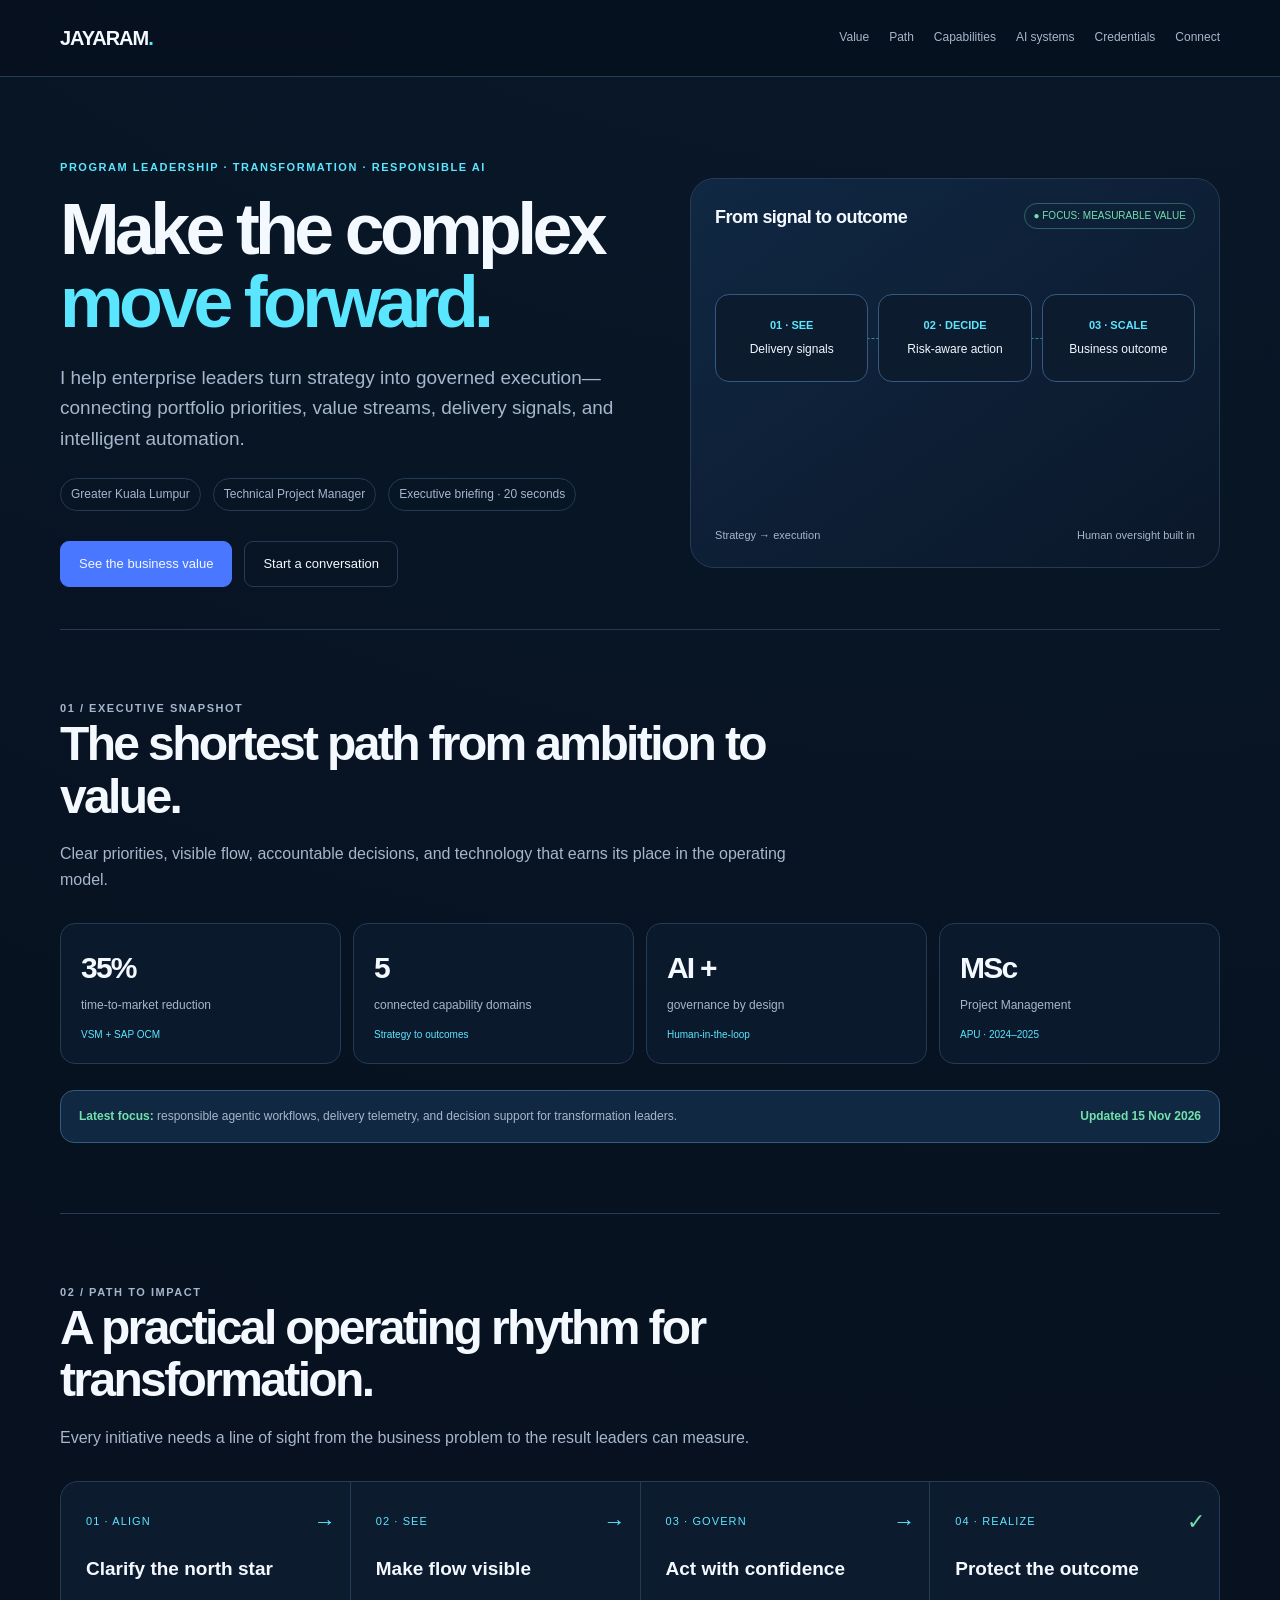
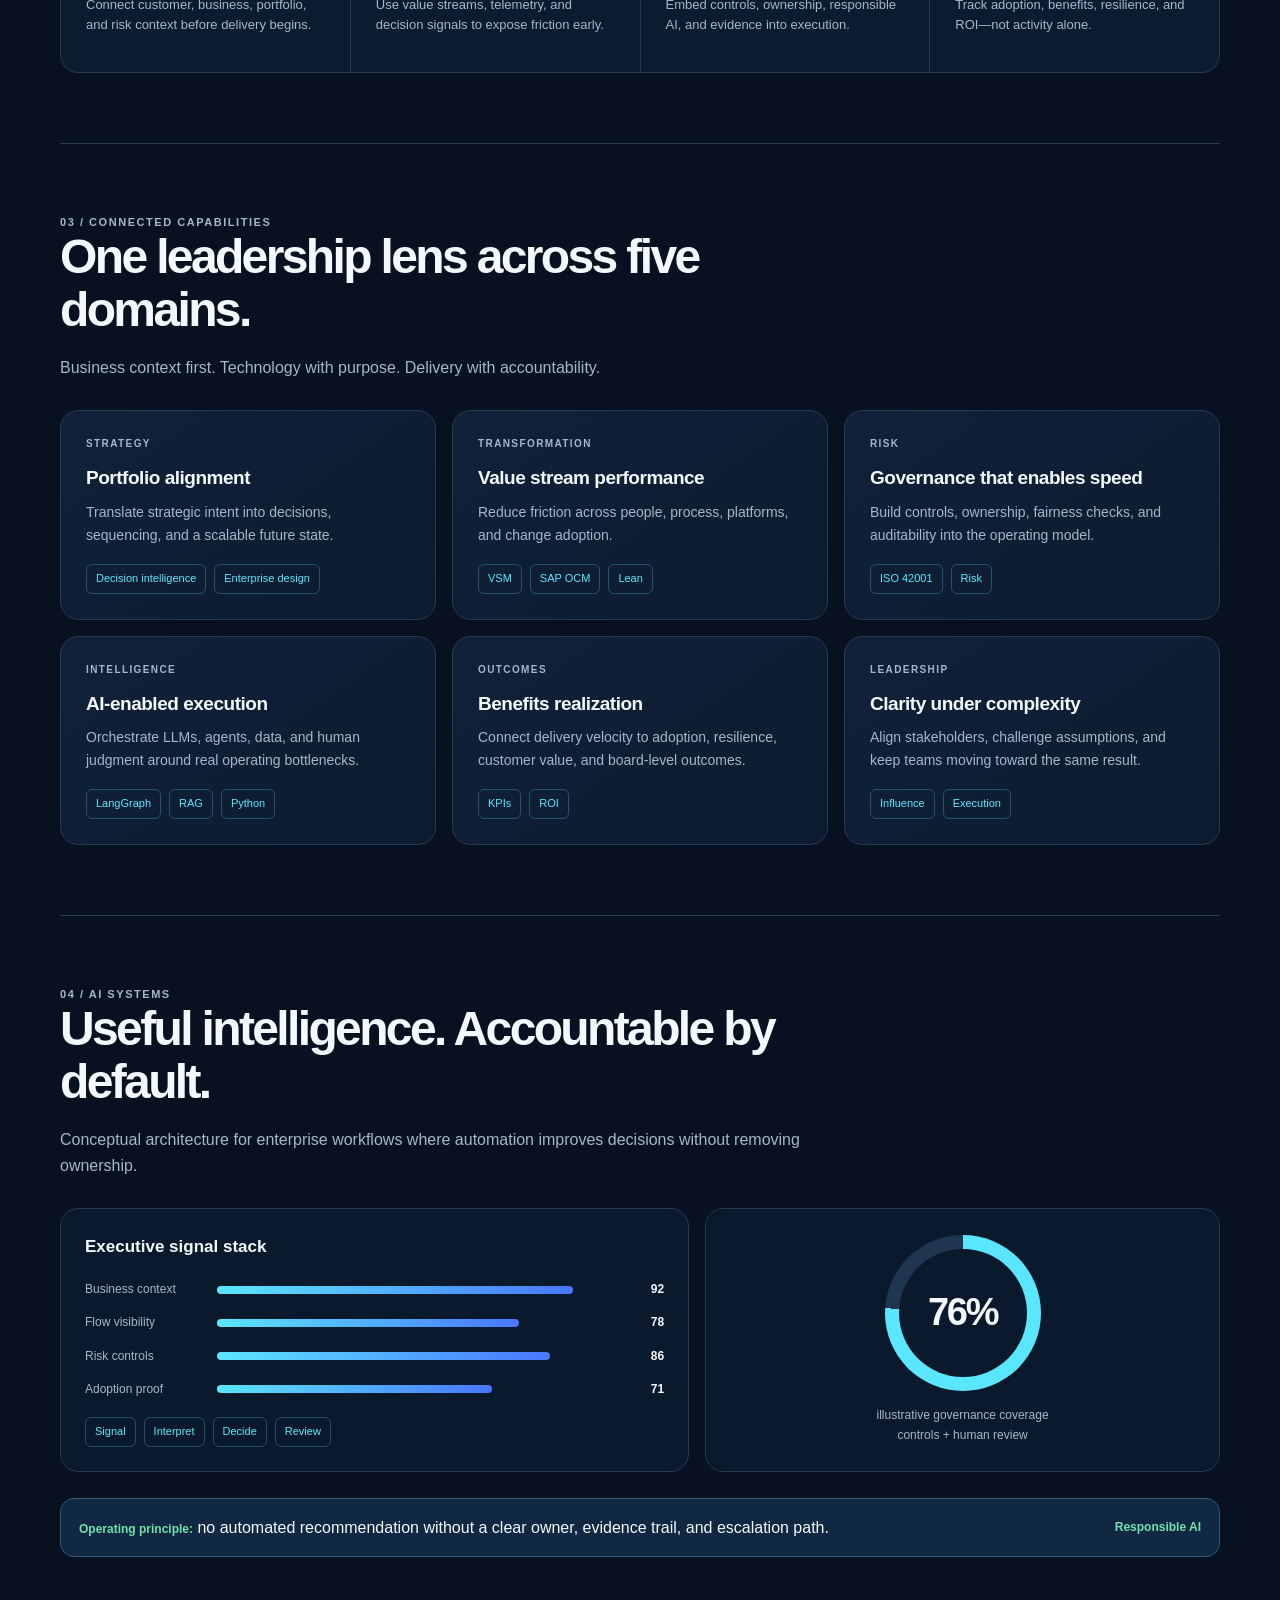
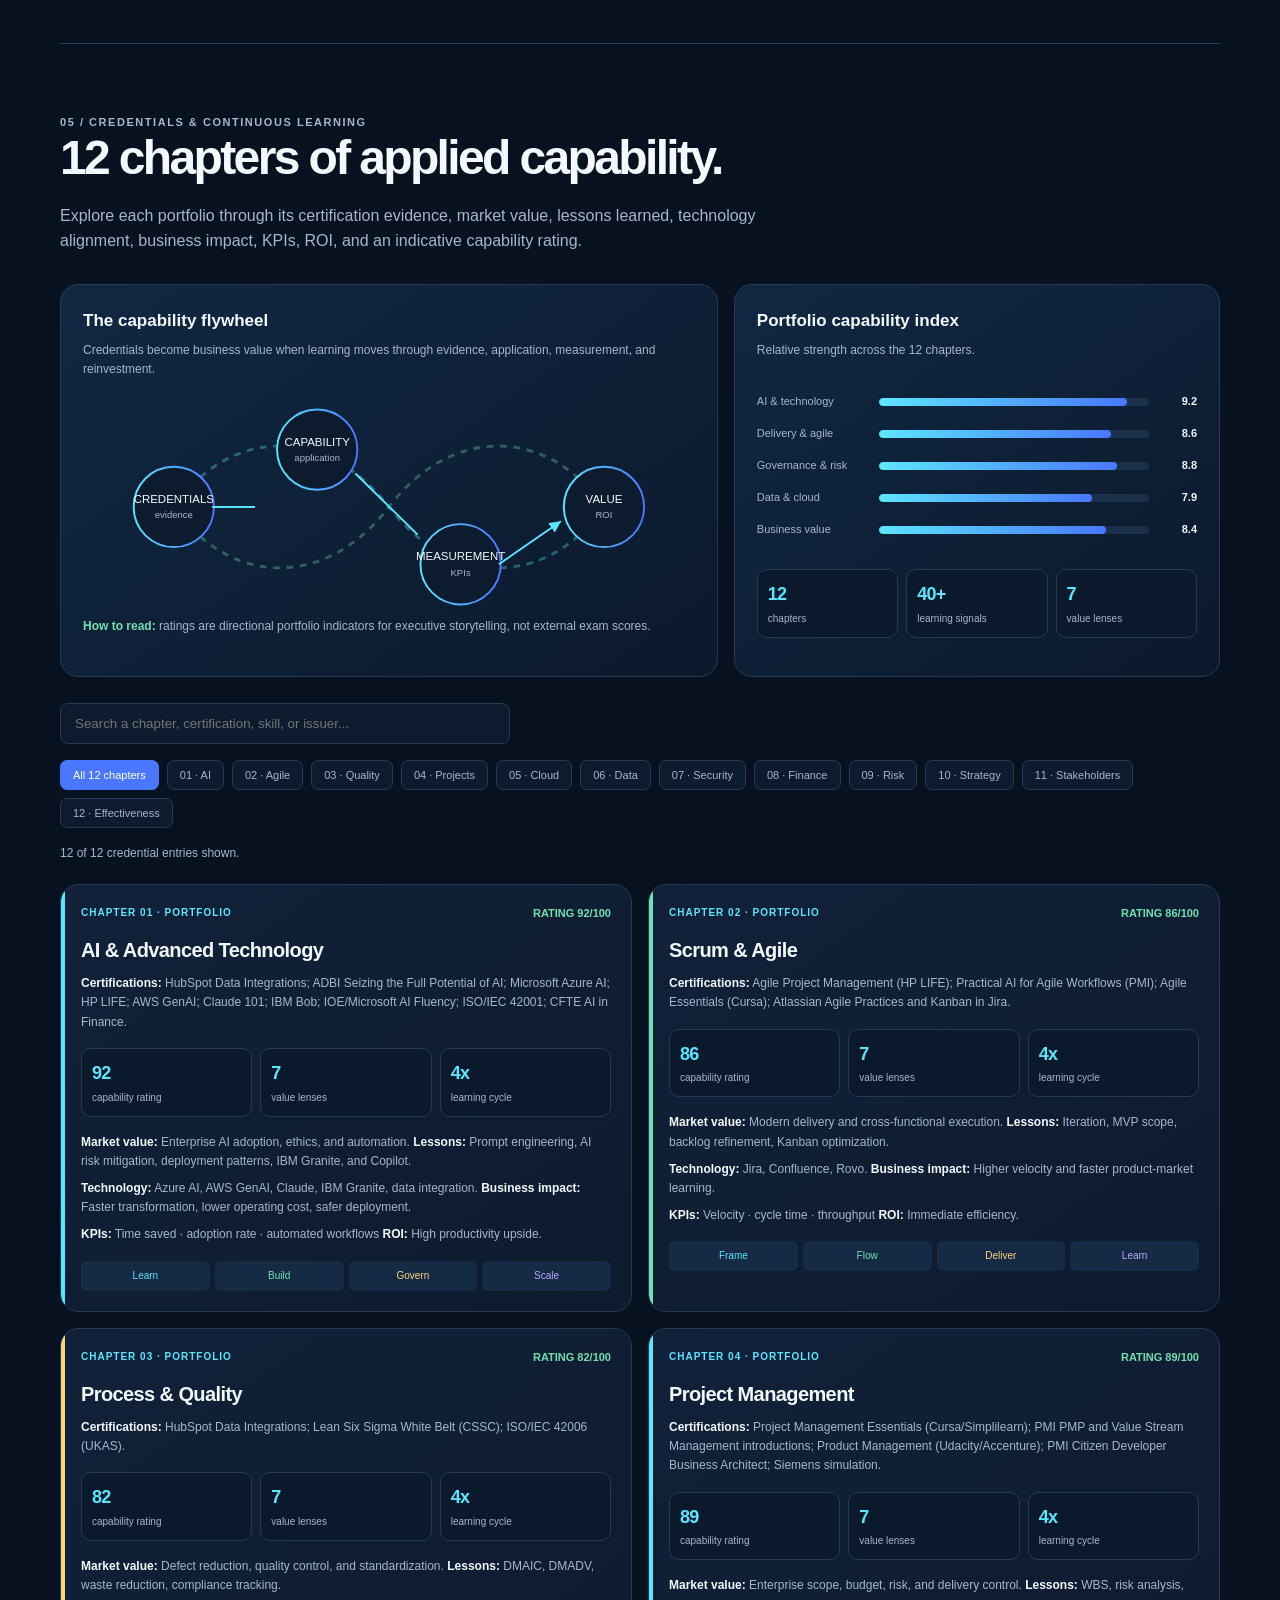
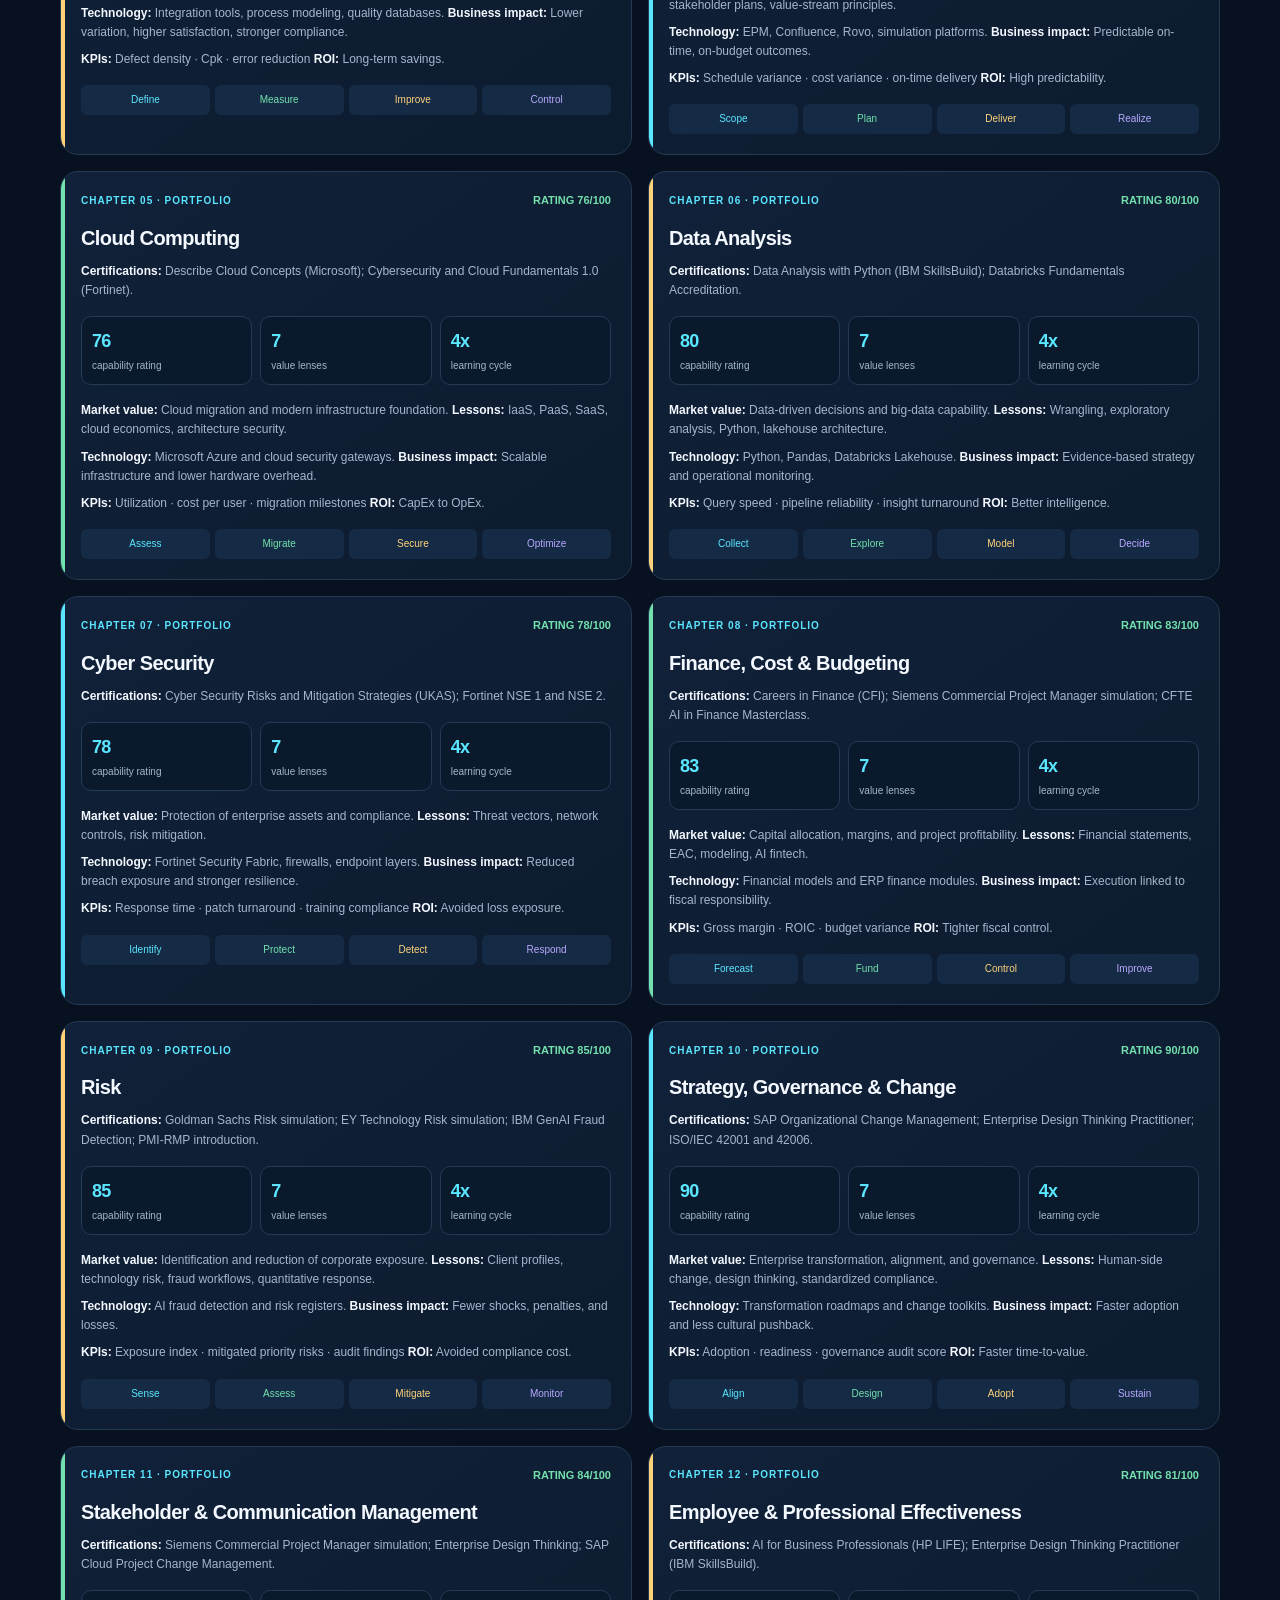
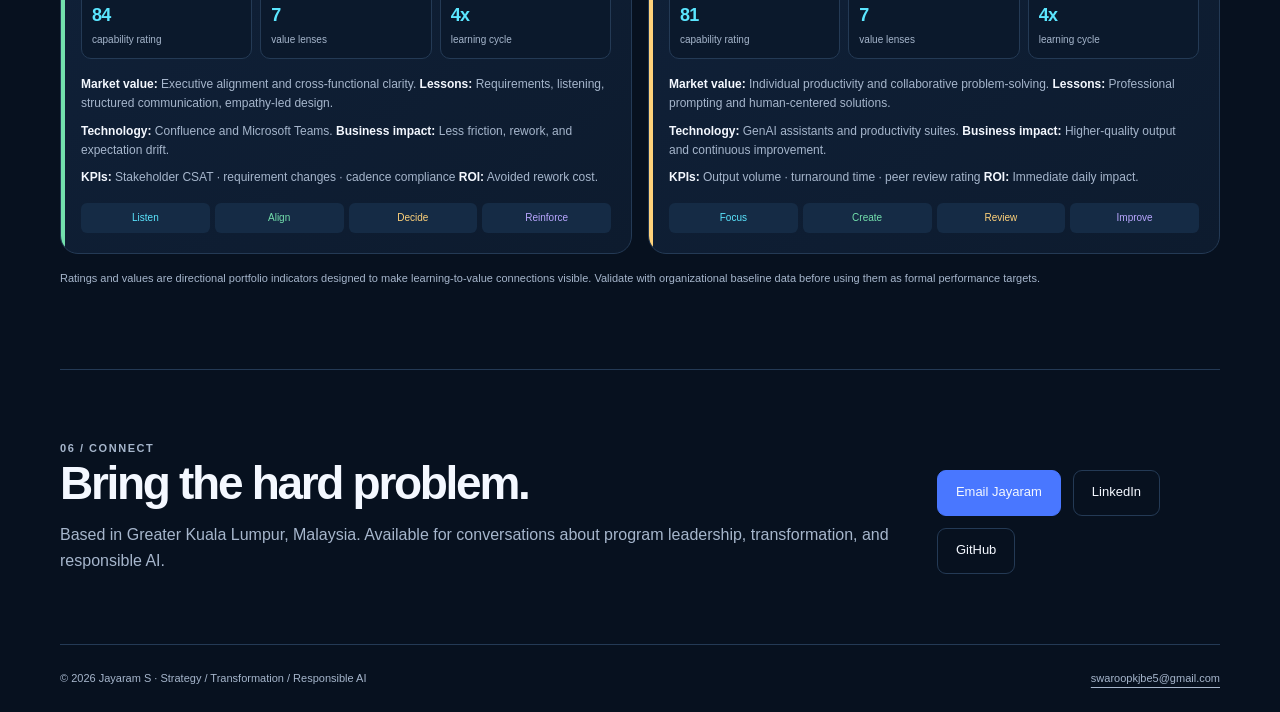
==== index.html @ bb7829cd "Add visual portfolio intelligence to credentials" ====
<!doctype html>
<html lang="en">
<head>
<meta charset="utf-8">
<meta name="viewport" content="width=device-width, initial-scale=1">
<meta name="theme-color" content="#07111f">
<meta name="description" content="Jayaram S — Program and Portfolio Lead helping leaders turn transformation complexity into measurable business value."
>
<meta property="og:type" content="website">
<meta property="og:title" content="Jayaram S | Transformation, Portfolio & Responsible AI">
<meta property="og:description" content="A concise executive view of transformation leadership, value stream performance, and responsible AI execution.">
<link rel="canonical" href="https://jayaramsrk.github.io/">
<title>Jayaram S | Transformation, Portfolio &amp; Responsible AI</title>
<style>
:root{color-scheme:dark;--bg:#07111f;--surface:#0d1b2e;--surface2:#11243c;--ink:#f4f8ff;--muted:#a6b6cc;--line:#243a55;--cyan:#5be6ff;--blue:#4977ff;--green:#73e0ad;--amber:#ffd27a;--radius:18px}*{box-sizing:border-box}html{scroll-behavior:smooth;scroll-padding-top:82px}body{margin:0;background:radial-gradient(circle at 80% -20%,#174b7433,transparent 35%),var(--bg);color:var(--ink);font:16px/1.6 Inter,"Segoe UI",Arial,sans-serif}a{color:inherit;text-underline-offset:5px}a:hover{color:var(--cyan)}a:focus-visible,button:focus-visible,input:focus-visible{outline:2px solid var(--cyan);outline-offset:4px}.wrap{width:min(1160px,calc(100% - 48px));margin:auto}.skip{position:fixed;top:-100px;left:16px;z-index:20;background:#fff;color:#07111f;padding:10px 14px}.skip:focus{top:12px}.top{position:sticky;top:0;z-index:10;background:#07111fe8;backdrop-filter:blur(18px);border-bottom:1px solid var(--line)}.nav{min-height:76px;display:flex;align-items:center;justify-content:space-between;gap:24px}.brand{font-weight:750;letter-spacing:-.05em;text-decoration:none;font-size:20px}.brand b{color:var(--cyan)}nav{display:flex;gap:20px;align-items:center;font-size:12px;white-space:nowrap;overflow:auto}nav a{text-decoration:none;color:var(--muted)}.hero{padding:82px 0 42px;display:grid;grid-template-columns:1.04fr .96fr;gap:56px;align-items:center}.kicker,.eyebrow{font-size:11px;font-weight:700;letter-spacing:.14em;text-transform:uppercase;color:var(--cyan);margin:0 0 16px}.hero h1{font-size:clamp(42px,5.6vw,72px);line-height:1.02;letter-spacing:-.065em;font-weight:650;margin:0 0 24px}.hero h1 em{font-style:normal;color:var(--cyan)}.lead{font-size:19px;color:var(--muted);max-width:620px;margin:0}.hero-meta{display:flex;gap:12px;flex-wrap:wrap;margin-top:24px;color:var(--muted);font-size:12px}.pill{border:1px solid var(--line);border-radius:999px;padding:6px 10px}.buttons{display:flex;gap:12px;flex-wrap:wrap;margin-top:30px}.button{display:inline-flex;align-items:center;justify-content:center;min-height:46px;padding:11px 18px;border:1px solid var(--line);border-radius:9px;text-decoration:none;font-size:13px;transition:transform .2s,background .2s,border-color .2s}.button:hover{transform:translateY(-3px);background:#19304d;color:#fff;border-color:#41648b}.primary{background:var(--blue);border-color:var(--blue)}.signal{border:1px solid var(--line);border-radius:24px;background:linear-gradient(145deg,#102843,#0b1729);padding:24px;min-height:390px;position:relative;overflow:hidden}.signal:before{content:"";position:absolute;inset:0;background:linear-gradient(90deg,transparent 49.5%,#ffffff08 50%,transparent 50.5%),linear-gradient(transparent 49.5%,#ffffff08 50%,transparent 50.5%);background-size:42px 42px;mask-image:linear-gradient(#000,transparent)}.signal-head{position:relative;display:flex;justify-content:space-between;gap:15px;align-items:flex-start}.signal-head strong{font-size:18px;letter-spacing:-.03em}.live{font-size:10px;color:var(--green);border:1px solid #73e0ad55;border-radius:999px;padding:4px 8px;white-space:nowrap}.flow{position:relative;display:grid;grid-template-columns:repeat(3,1fr);gap:10px;align-items:center;margin-top:62px}.flow:before{content:"";position:absolute;left:16%;right:16%;top:50%;border-top:1px dashed #5be6ff88}.flow-node{position:relative;z-index:1;min-height:88px;border:1px solid #345a80;border-radius:14px;background:#0d1b2e;display:grid;place-items:center;text-align:center;padding:12px;font-size:12px}.flow-node b{display:block;color:var(--cyan);font-size:11px;margin-bottom:5px}.signal-foot{position:absolute;left:24px;right:24px;bottom:22px;display:flex;justify-content:space-between;color:var(--muted);font-size:11px}.section{border-top:1px solid var(--line);padding:70px 0}.section-intro{max-width:760px;margin-bottom:30px}.section-intro h2{font-size:clamp(30px,4vw,48px);line-height:1.1;letter-spacing:-.055em;font-weight:600;margin:0 0 18px}.section-intro p{color:var(--muted);margin:0}.proof{display:grid;grid-template-columns:repeat(4,1fr);gap:12px}.proof-card{border:1px solid var(--line);border-radius:15px;background:#0b192c;padding:20px}.proof-card strong{display:block;font-size:30px;letter-spacing:-.06em}.proof-card span{display:block;color:var(--muted);font-size:12px;margin-top:4px}.proof-card small{display:block;color:var(--cyan);font-size:10px;margin-top:12px}.path{display:grid;grid-template-columns:repeat(4,1fr);gap:1px;background:var(--line);border:1px solid var(--line);border-radius:18px;overflow:hidden}.path-step{background:var(--surface);padding:25px;min-height:190px;position:relative}.path-step:after{content:"→";position:absolute;right:14px;top:22px;color:var(--cyan);font-size:22px}.path-step:last-child:after{content:"✓";color:var(--green)}.path-step span{font-size:11px;color:var(--cyan);letter-spacing:.1em}.path-step h3{margin:22px 0 10px;font-size:19px}.path-step p{color:var(--muted);font-size:13px;margin:0}.grid{display:grid;grid-template-columns:repeat(3,minmax(0,1fr));gap:16px}.grid.two{grid-template-columns:repeat(2,minmax(0,1fr))}.card{background:linear-gradient(145deg,#102139,#0d1b2e);border:1px solid var(--line);border-radius:var(--radius);padding:25px}.card h3{font-size:19px;line-height:1.25;letter-spacing:-.025em;margin:0 0 11px}.card p{color:var(--muted);font-size:14px;margin:0}.card .eyebrow{font-size:10px;margin-bottom:14px}.dashboard{display:grid;grid-template-columns:1.1fr .9fr;gap:16px}.chart-card{border:1px solid var(--line);border-radius:var(--radius);background:#0b192c;padding:24px}.chart-card h3{margin:0 0 20px;font-size:17px}.bar{display:grid;grid-template-columns:120px 1fr 48px;align-items:center;gap:12px;margin:14px 0;font-size:12px;color:var(--muted)}.bar i{display:block;height:8px;border-radius:99px;background:linear-gradient(90deg,var(--cyan),var(--blue));transform-origin:left;animation:grow 1.1s both}.bar b{font-size:12px;color:var(--ink);text-align:right}.ring-wrap{display:grid;place-items:center;min-height:220px}.ring{width:156px;height:156px;border-radius:50%;background:conic-gradient(var(--cyan) 0 76%,#203550 76% 100%);display:grid;place-items:center;position:relative}.ring:before{content:"";position:absolute;inset:14px;border-radius:50%;background:#0b192c}.ring strong{position:relative;font-size:38px;letter-spacing:-.06em}.ring-label{text-align:center;color:var(--muted);font-size:12px;margin-top:12px}.tags{display:flex;flex-wrap:wrap;gap:8px;margin-top:18px}.tag{border:1px solid #5be6ff44;color:var(--cyan);border-radius:6px;padding:5px 9px;font-size:11px}.update{display:flex;justify-content:space-between;gap:20px;align-items:center;border:1px solid #345a80;border-radius:14px;padding:16px 18px;background:#102842;margin-top:26px}.update p{font-size:12px;color:var(--muted);margin:0}.update strong{font-size:12px;color:var(--green);white-space:nowrap}.credentials{margin-top:24px}.search{width:100%;max-width:450px;background:var(--surface);border:1px solid var(--line);padding:12px 14px;border-radius:8px;color:#fff}.filters{display:flex;gap:8px;flex-wrap:wrap;margin:16px 0}.filter{border:1px solid var(--line);background:var(--surface);color:var(--muted);padding:8px 12px;border-radius:7px;font-size:11px;cursor:pointer}.filter[aria-pressed=true]{background:var(--blue);color:#fff;border-color:var(--blue)}.status{font-size:12px;color:var(--muted);margin:12px 0 20px}.credential{border:1px solid var(--line);border-radius:12px;padding:19px;background:var(--surface)}.credential h3{font-size:16px;margin:14px 0 8px}.credential p{font-size:12px;color:var(--muted);margin:0}[hidden]{display:none!important}.contact{display:flex;justify-content:space-between;align-items:center;gap:30px}.contact h2{font-size:clamp(30px,4vw,46px);margin:0 0 14px;line-height:1.1;letter-spacing:-.05em}.contact p{color:var(--muted);margin:0}footer{border-top:1px solid var(--line);padding:25px 0;display:flex;justify-content:space-between;gap:20px;color:var(--muted);font-size:11px}.email{overflow-wrap:anywhere}.visually-hidden{position:absolute;width:1px;height:1px;margin:-1px;overflow:hidden;clip:rect(0,0,0,0)}@keyframes grow{from{transform:scaleX(0)}to{transform:scaleX(1)}}@media(max-width:900px){.hero,.dashboard{grid-template-columns:1fr}.proof{grid-template-columns:repeat(2,1fr)}.path{grid-template-columns:repeat(2,1fr)}.grid{grid-template-columns:repeat(2,minmax(0,1fr))}}@media(max-width:650px){.wrap{width:calc(100% - 32px)}.nav{align-items:flex-start;flex-direction:column;padding:14px 0;gap:10px}.hero{padding:54px 0 35px}.hero h1{font-size:44px}.lead{font-size:17px}.signal{min-height:350px}.flow{margin-top:50px;grid-template-columns:1fr}.flow:before{left:50%;right:auto;top:10%;bottom:10%;border-top:0;border-left:1px dashed #5be6ff88}.path,.grid,.grid.two,.proof{grid-template-columns:1fr}.path-step{min-height:auto}.path-step:after{content:"↓";top:auto;right:18px;bottom:10px}.path-step:last-child:after{content:"✓"}.section{padding:52px 0}.contact{align-items:flex-start;flex-direction:column}footer{flex-direction:column}.bar{grid-template-columns:100px 1fr 42px}}@media(prefers-reduced-motion:reduce){html{scroll-behavior:auto}*,*:before,*:after{animation:none!important;transition:none!important}}
 .portfolio-overview{display:grid;grid-template-columns:1.15fr .85fr;gap:16px;margin:26px 0}.visual-panel{border:1px solid var(--line);border-radius:18px;background:linear-gradient(145deg,#102842,#0b192c);padding:22px;overflow:hidden}.visual-panel h3{margin:0 0 7px;font-size:17px}.visual-panel p{color:var(--muted);font-size:12px;margin:0 0 18px}.portfolio-map{width:100%;height:auto;display:block}.portfolio-map text{font-family:Inter,"Segoe UI",Arial,sans-serif}.rating-panel{display:grid;gap:14px}.rating-row{display:grid;grid-template-columns:112px 1fr 38px;align-items:center;gap:10px;font-size:11px;color:var(--muted)}.rating-track{height:8px;background:#1a304a;border-radius:99px;overflow:hidden}.rating-fill{height:100%;border-radius:inherit;background:linear-gradient(90deg,var(--cyan),var(--blue))}.rating-score{color:var(--ink);font-weight:700;text-align:right}.portfolio-grid{display:grid;grid-template-columns:repeat(2,minmax(0,1fr));gap:16px;margin-top:18px}.portfolio-card{border:1px solid var(--line);border-radius:18px;background:linear-gradient(145deg,#102139,#0d1b2e);padding:20px;position:relative;overflow:hidden}.portfolio-card:before{content:"";position:absolute;inset:0 auto 0 0;width:4px;background:var(--cyan)}.portfolio-card:nth-child(3n+2):before{background:var(--green)}.portfolio-card:nth-child(3n):before{background:var(--amber)}.portfolio-card h3{margin:0 0 8px;font-size:20px;letter-spacing:-.03em}.chapter-kicker{display:flex;justify-content:space-between;gap:12px;align-items:center;color:var(--cyan);font-size:10px;font-weight:700;letter-spacing:.1em;text-transform:uppercase;margin-bottom:12px}.chapter-rating{color:var(--green);font-size:11px;letter-spacing:0}.portfolio-card>p{color:var(--muted);font-size:12px;margin:8px 0 0}.portfolio-card strong{color:var(--ink)}.portfolio-metrics{display:grid;grid-template-columns:repeat(3,1fr);gap:8px;margin:16px 0}.portfolio-metric{border:1px solid var(--line);border-radius:10px;background:#0b192c;padding:10px}.portfolio-metric b{display:block;color:var(--cyan);font-size:18px;letter-spacing:-.04em}.portfolio-metric span{display:block;color:var(--muted);font-size:10px;margin-top:2px}.cycle{display:grid;grid-template-columns:repeat(4,1fr);gap:5px;margin-top:16px}.cycle span{padding:7px 4px;border-radius:6px;background:#152b45;text-align:center;color:var(--muted);font-size:10px}.cycle span:nth-child(1){color:var(--cyan)}.cycle span:nth-child(2){color:var(--green)}.cycle span:nth-child(3){color:var(--amber)}.cycle span:nth-child(4){color:#b9a7ff}.portfolio-card[hidden]{display:none!important}.portfolio-note{margin-top:16px;color:var(--muted);font-size:11px}.portfolio-note b{color:var(--green)}@media(max-width:850px){.portfolio-overview,.portfolio-grid{grid-template-columns:1fr}}@media(max-width:560px){.portfolio-metrics{grid-template-columns:1fr 1fr}.rating-row{grid-template-columns:95px 1fr 32px}.cycle{grid-template-columns:repeat(2,1fr)}}</style>
</head>
<body>
<a class="skip" href="#main">Skip to content</a>
<header class="top"><div class="wrap nav"><a class="brand" href="#main">JAYARAM<b>.</b></a><nav aria-label="Main navigation"><a href="#value">Value</a><a href="#path">Path</a><a href="#capabilities">Capabilities</a><a href="#ai">AI systems</a><a href="#credentials">Credentials</a><a href="#contact">Connect</a></nav></div></header>
<main id="main" class="wrap">
<section class="hero"><div><p class="kicker">Program leadership · Transformation · Responsible AI</p><h1>Make the complex<br><em>move forward.</em></h1><p class="lead">I help enterprise leaders turn strategy into governed execution—connecting portfolio priorities, value streams, delivery signals, and intelligent automation.</p><div class="hero-meta"><span class="pill">Greater Kuala Lumpur</span><span class="pill">Technical Project Manager</span><span class="pill">Executive briefing · 20 seconds</span></div><div class="buttons"><a class="button primary" href="#value">See the business value</a><a class="button" href="mailto:swaroopkjbe5@gmail.com">Start a conversation</a></div></div><div class="signal" aria-label="Executive value flow infographic"><div class="signal-head"><strong>From signal to outcome</strong><span class="live">● FOCUS: MEASURABLE VALUE</span></div><div class="flow"><div class="flow-node"><div><b>01 · SEE</b>Delivery signals</div></div><div class="flow-node"><div><b>02 · DECIDE</b>Risk-aware action</div></div><div class="flow-node"><div><b>03 · SCALE</b>Business outcome</div></div></div><div class="signal-foot"><span>Strategy → execution</span><span>Human oversight built in</span></div></div></section>
<section id="value" class="section"><div class="section-intro"><p class="eyebrow">01 / Executive snapshot</p><h2>The shortest path from ambition to value.</h2><p>Clear priorities, visible flow, accountable decisions, and technology that earns its place in the operating model.</p></div><div class="proof"><div class="proof-card"><strong>35%</strong><span>time-to-market reduction</span><small>VSM + SAP OCM</small></div><div class="proof-card"><strong>5</strong><span>connected capability domains</span><small>Strategy to outcomes</small></div><div class="proof-card"><strong>AI +</strong><span>governance by design</span><small>Human-in-the-loop</small></div><div class="proof-card"><strong>MSc</strong><span>Project Management</span><small>APU · 2024–2025</small></div></div><div class="update"><p><strong>Latest focus:</strong> responsible agentic workflows, delivery telemetry, and decision support for transformation leaders.</p><strong>Updated 15 Nov 2026</strong></div></section>
<section id="path" class="section"><div class="section-intro"><p class="eyebrow">02 / Path to impact</p><h2>A practical operating rhythm for transformation.</h2><p>Every initiative needs a line of sight from the business problem to the result leaders can measure.</p></div><div class="path"><article class="path-step"><span>01 · ALIGN</span><h3>Clarify the north star</h3><p>Connect customer, business, portfolio, and risk context before delivery begins.</p></article><article class="path-step"><span>02 · SEE</span><h3>Make flow visible</h3><p>Use value streams, telemetry, and decision signals to expose friction early.</p></article><article class="path-step"><span>03 · GOVERN</span><h3>Act with confidence</h3><p>Embed controls, ownership, responsible AI, and evidence into execution.</p></article><article class="path-step"><span>04 · REALIZE</span><h3>Protect the outcome</h3><p>Track adoption, benefits, resilience, and ROI—not activity alone.</p></article></div></section>
<section id="capabilities" class="section"><div class="section-intro"><p class="eyebrow">03 / Connected capabilities</p><h2>One leadership lens across five domains.</h2><p>Business context first. Technology with purpose. Delivery with accountability.</p></div><div class="grid"><article class="card"><p class="eyebrow">Strategy</p><h3>Portfolio alignment</h3><p>Translate strategic intent into decisions, sequencing, and a scalable future state.</p><div class="tags"><span class="tag">Decision intelligence</span><span class="tag">Enterprise design</span></div></article><article class="card"><p class="eyebrow">Transformation</p><h3>Value stream performance</h3><p>Reduce friction across people, process, platforms, and change adoption.</p><div class="tags"><span class="tag">VSM</span><span class="tag">SAP OCM</span><span class="tag">Lean</span></div></article><article class="card"><p class="eyebrow">Risk</p><h3>Governance that enables speed</h3><p>Build controls, ownership, fairness checks, and auditability into the operating model.</p><div class="tags"><span class="tag">ISO 42001</span><span class="tag">Risk</span></div></article><article class="card"><p class="eyebrow">Intelligence</p><h3>AI-enabled execution</h3><p>Orchestrate LLMs, agents, data, and human judgment around real operating bottlenecks.</p><div class="tags"><span class="tag">LangGraph</span><span class="tag">RAG</span><span class="tag">Python</span></div></article><article class="card"><p class="eyebrow">Outcomes</p><h3>Benefits realization</h3><p>Connect delivery velocity to adoption, resilience, customer value, and board-level outcomes.</p><div class="tags"><span class="tag">KPIs</span><span class="tag">ROI</span></div></article><article class="card"><p class="eyebrow">Leadership</p><h3>Clarity under complexity</h3><p>Align stakeholders, challenge assumptions, and keep teams moving toward the same result.</p><div class="tags"><span class="tag">Influence</span><span class="tag">Execution</span></div></article></div></section>
<section id="ai" class="section"><div class="section-intro"><p class="eyebrow">04 / AI systems</p><h2>Useful intelligence. Accountable by default.</h2><p>Conceptual architecture for enterprise workflows where automation improves decisions without removing ownership.</p></div><div class="dashboard"><div class="chart-card"><h3>Executive signal stack</h3><div class="bar"><span>Business context</span><i style="width:92%"></i><b>92</b></div><div class="bar"><span>Flow visibility</span><i style="width:78%"></i><b>78</b></div><div class="bar"><span>Risk controls</span><i style="width:86%"></i><b>86</b></div><div class="bar"><span>Adoption proof</span><i style="width:71%"></i><b>71</b></div><div class="tags"><span class="tag">Signal</span><span class="tag">Interpret</span><span class="tag">Decide</span><span class="tag">Review</span></div></div><div class="chart-card ring-wrap"><div class="ring"><strong>76%</strong></div><div class="ring-label">illustrative governance coverage<br><span>controls + human review</span></div></div></div><p class="update"><span><strong>Operating principle:</strong> no automated recommendation without a clear owner, evidence trail, and escalation path.</span><strong>Responsible AI</strong></p></section>
<section id="credentials" class="section"><div class="section-intro"><p class="eyebrow">05 / Credentials &amp; continuous learning</p><h2>12 chapters of applied capability.</h2><p>Explore each portfolio through its certification evidence, market value, lessons learned, technology alignment, business impact, KPIs, ROI, and an indicative capability rating.</p></div><div class="portfolio-overview"><div class="visual-panel"><h3>The capability flywheel</h3><p>Credentials become business value when learning moves through evidence, application, measurement, and reinvestment.</p><svg class="portfolio-map" viewBox="0 0 640 230" role="img" aria-label="Capability flywheel from credentials to business value"><defs><linearGradient id="fly" x1="0" x2="1"><stop offset="0" stop-color="#5be6ff"/><stop offset="1" stop-color="#4977ff"/></linearGradient></defs><path d="M95 115 C155 30 255 30 320 115 S485 200 545 115" fill="none" stroke="#5be6ff55" stroke-width="3" stroke-dasharray="7 7"/><path d="M95 115 C155 200 255 200 320 115 S485 30 545 115" fill="none" stroke="#73e0ad55" stroke-width="3" stroke-dasharray="7 7"/><g fill="#0d1b2e" stroke="url(#fly)" stroke-width="2"><circle cx="95" cy="115" r="42"/><circle cx="245" cy="55" r="42"/><circle cx="395" cy="175" r="42"/><circle cx="545" cy="115" r="42"/></g><g fill="#f4f8ff" text-anchor="middle" font-size="12"><text x="95" y="111">CREDENTIALS</text><text x="95" y="127" fill="#a6b6cc" font-size="10">evidence</text><text x="245" y="51">CAPABILITY</text><text x="245" y="67" fill="#a6b6cc" font-size="10">application</text><text x="395" y="171">MEASUREMENT</text><text x="395" y="187" fill="#a6b6cc" font-size="10">KPIs</text><text x="545" y="111">VALUE</text><text x="545" y="127" fill="#a6b6cc" font-size="10">ROI</text></g><path d="M135 115h45M285 80l65 64M435 175l65-45" stroke="#5be6ff" stroke-width="2" marker-end="url(#arrow)"/><defs><marker id="arrow" markerWidth="8" markerHeight="8" refX="6" refY="3" orient="auto"><path d="M0 0L6 3L0 6Z" fill="#5be6ff"/></marker></defs></svg><p class="portfolio-note"><b>How to read:</b> ratings are directional portfolio indicators for executive storytelling, not external exam scores.</p></div><div class="visual-panel rating-panel"><div><h3>Portfolio capability index</h3><p>Relative strength across the 12 chapters.</p></div><div class="rating-row"><span>AI &amp; technology</span><div class="rating-track"><div class="rating-fill" style="width:92%"></div></div><b class="rating-score">9.2</b></div><div class="rating-row"><span>Delivery &amp; agile</span><div class="rating-track"><div class="rating-fill" style="width:86%"></div></div><b class="rating-score">8.6</b></div><div class="rating-row"><span>Governance &amp; risk</span><div class="rating-track"><div class="rating-fill" style="width:88%"></div></div><b class="rating-score">8.8</b></div><div class="rating-row"><span>Data &amp; cloud</span><div class="rating-track"><div class="rating-fill" style="width:79%"></div></div><b class="rating-score">7.9</b></div><div class="rating-row"><span>Business value</span><div class="rating-track"><div class="rating-fill" style="width:84%"></div></div><b class="rating-score">8.4</b></div><div class="portfolio-metrics"><div class="portfolio-metric"><b>12</b><span>chapters</span></div><div class="portfolio-metric"><b>40+</b><span>learning signals</span></div><div class="portfolio-metric"><b>7</b><span>value lenses</span></div></div></div></div><label class="visually-hidden" for="credential-search">Search credentials</label><input class="search" id="credential-search" type="search" placeholder="Search a chapter, certification, skill, or issuer..." autocomplete="off"><div class="filters" role="group" aria-label="Filter credential chapters"><button class="filter" type="button" aria-pressed="true" data-filter="All">All 12 chapters</button><button class="filter" type="button" aria-pressed="false" data-filter="AI &amp; Advanced Technology">01 · AI</button><button class="filter" type="button" aria-pressed="false" data-filter="Scrum &amp; Agile">02 · Agile</button><button class="filter" type="button" aria-pressed="false" data-filter="Process &amp; Quality">03 · Quality</button><button class="filter" type="button" aria-pressed="false" data-filter="Project Management">04 · Projects</button><button class="filter" type="button" aria-pressed="false" data-filter="Cloud Computing">05 · Cloud</button><button class="filter" type="button" aria-pressed="false" data-filter="Data Analysis">06 · Data</button><button class="filter" type="button" aria-pressed="false" data-filter="Cyber Security">07 · Security</button><button class="filter" type="button" aria-pressed="false" data-filter="Finance &amp; Budgeting">08 · Finance</button><button class="filter" type="button" aria-pressed="false" data-filter="Risk">09 · Risk</button><button class="filter" type="button" aria-pressed="false" data-filter="Strategy, Governance &amp; Change">10 · Strategy</button><button class="filter" type="button" aria-pressed="false" data-filter="Stakeholder Management">11 · Stakeholders</button><button class="filter" type="button" aria-pressed="false" data-filter="Professional Effectiveness">12 · Effectiveness</button></div><p class="status" id="credential-status" role="status" aria-live="polite"></p><div class="portfolio-grid" id="credential-grid"><article class="portfolio-card credential" data-category="AI &amp; Advanced Technology" data-search="ai and advanced technology hubspot data integrations; adbi seizing the full potential of ai; microsoft azure ai; hp life; aws genai; claude 101; ibm bob; ioe/microsoft ai fluency; iso/iec 42001; cfte ai in finance. enterprise ai adoption, ethics, and automation. prompt engineering, ai risk mitigation, deployment patterns, ibm granite, and copilot. azure ai, aws genai, claude, ibm granite, data integration. faster transformation, lower operating cost, safer deployment. time saved · adoption rate · automated workflows high productivity upside"><div class="chapter-kicker"><span>Chapter 01 · Portfolio</span><span class="chapter-rating">Rating 92/100</span></div><h3>AI &amp; Advanced Technology</h3><p><strong>Certifications:</strong> HubSpot Data Integrations; ADBI Seizing the Full Potential of AI; Microsoft Azure AI; HP LIFE; AWS GenAI; Claude 101; IBM Bob; IOE/Microsoft AI Fluency; ISO/IEC 42001; CFTE AI in Finance.</p><div class="portfolio-metrics"><div class="portfolio-metric"><b>92</b><span>capability rating</span></div><div class="portfolio-metric"><b>7</b><span>value lenses</span></div><div class="portfolio-metric"><b>4x</b><span>learning cycle</span></div></div><p><strong>Market value:</strong> Enterprise AI adoption, ethics, and automation. <strong>Lessons:</strong> Prompt engineering, AI risk mitigation, deployment patterns, IBM Granite, and Copilot.</p><p><strong>Technology:</strong> Azure AI, AWS GenAI, Claude, IBM Granite, data integration. <strong>Business impact:</strong> Faster transformation, lower operating cost, safer deployment.</p><p><strong>KPIs:</strong> Time saved · adoption rate · automated workflows <strong>ROI:</strong> High productivity upside.</p><div class="cycle" aria-label="Capability cycle"><span>Learn</span><span>Build</span><span>Govern</span><span>Scale</span></div></article><article class="portfolio-card credential" data-category="Scrum &amp; Agile" data-search="scrum and agile agile project management (hp life); practical ai for agile workflows (pmi); agile essentials (cursa); atlassian agile practices and kanban in jira. modern delivery and cross-functional execution. iteration, mvp scope, backlog refinement, kanban optimization. jira, confluence, rovo. higher velocity and faster product-market learning. velocity · cycle time · throughput immediate efficiency"><div class="chapter-kicker"><span>Chapter 02 · Portfolio</span><span class="chapter-rating">Rating 86/100</span></div><h3>Scrum &amp; Agile</h3><p><strong>Certifications:</strong> Agile Project Management (HP LIFE); Practical AI for Agile Workflows (PMI); Agile Essentials (Cursa); Atlassian Agile Practices and Kanban in Jira.</p><div class="portfolio-metrics"><div class="portfolio-metric"><b>86</b><span>capability rating</span></div><div class="portfolio-metric"><b>7</b><span>value lenses</span></div><div class="portfolio-metric"><b>4x</b><span>learning cycle</span></div></div><p><strong>Market value:</strong> Modern delivery and cross-functional execution. <strong>Lessons:</strong> Iteration, MVP scope, backlog refinement, Kanban optimization.</p><p><strong>Technology:</strong> Jira, Confluence, Rovo. <strong>Business impact:</strong> Higher velocity and faster product-market learning.</p><p><strong>KPIs:</strong> Velocity · cycle time · throughput <strong>ROI:</strong> Immediate efficiency.</p><div class="cycle" aria-label="Capability cycle"><span>Frame</span><span>Flow</span><span>Deliver</span><span>Learn</span></div></article><article class="portfolio-card credential" data-category="Process &amp; Quality" data-search="process and quality hubspot data integrations; lean six sigma white belt (cssc); iso/iec 42006 (ukas). defect reduction, quality control, and standardization. dmaic, dmadv, waste reduction, compliance tracking. integration tools, process modeling, quality databases. lower variation, higher satisfaction, stronger compliance. defect density · cpk · error reduction long-term savings"><div class="chapter-kicker"><span>Chapter 03 · Portfolio</span><span class="chapter-rating">Rating 82/100</span></div><h3>Process &amp; Quality</h3><p><strong>Certifications:</strong> HubSpot Data Integrations; Lean Six Sigma White Belt (CSSC); ISO/IEC 42006 (UKAS).</p><div class="portfolio-metrics"><div class="portfolio-metric"><b>82</b><span>capability rating</span></div><div class="portfolio-metric"><b>7</b><span>value lenses</span></div><div class="portfolio-metric"><b>4x</b><span>learning cycle</span></div></div><p><strong>Market value:</strong> Defect reduction, quality control, and standardization. <strong>Lessons:</strong> DMAIC, DMADV, waste reduction, compliance tracking.</p><p><strong>Technology:</strong> Integration tools, process modeling, quality databases. <strong>Business impact:</strong> Lower variation, higher satisfaction, stronger compliance.</p><p><strong>KPIs:</strong> Defect density · Cpk · error reduction <strong>ROI:</strong> Long-term savings.</p><div class="cycle" aria-label="Capability cycle"><span>Define</span><span>Measure</span><span>Improve</span><span>Control</span></div></article><article class="portfolio-card credential" data-category="Project Management" data-search="project management project management essentials (cursa/simplilearn); pmi pmp and value stream management introductions; product management (udacity/accenture); pmi citizen developer business architect; siemens simulation. enterprise scope, budget, risk, and delivery control. wbs, risk analysis, stakeholder plans, value-stream principles. epm, confluence, rovo, simulation platforms. predictable on-time, on-budget outcomes. schedule variance · cost variance · on-time delivery high predictability"><div class="chapter-kicker"><span>Chapter 04 · Portfolio</span><span class="chapter-rating">Rating 89/100</span></div><h3>Project Management</h3><p><strong>Certifications:</strong> Project Management Essentials (Cursa/Simplilearn); PMI PMP and Value Stream Management introductions; Product Management (Udacity/Accenture); PMI Citizen Developer Business Architect; Siemens simulation.</p><div class="portfolio-metrics"><div class="portfolio-metric"><b>89</b><span>capability rating</span></div><div class="portfolio-metric"><b>7</b><span>value lenses</span></div><div class="portfolio-metric"><b>4x</b><span>learning cycle</span></div></div><p><strong>Market value:</strong> Enterprise scope, budget, risk, and delivery control. <strong>Lessons:</strong> WBS, risk analysis, stakeholder plans, value-stream principles.</p><p><strong>Technology:</strong> EPM, Confluence, Rovo, simulation platforms. <strong>Business impact:</strong> Predictable on-time, on-budget outcomes.</p><p><strong>KPIs:</strong> Schedule variance · cost variance · on-time delivery <strong>ROI:</strong> High predictability.</p><div class="cycle" aria-label="Capability cycle"><span>Scope</span><span>Plan</span><span>Deliver</span><span>Realize</span></div></article><article class="portfolio-card credential" data-category="Cloud Computing" data-search="cloud computing describe cloud concepts (microsoft); cybersecurity and cloud fundamentals 1.0 (fortinet). cloud migration and modern infrastructure foundation. iaas, paas, saas, cloud economics, architecture security. microsoft azure and cloud security gateways. scalable infrastructure and lower hardware overhead. utilization · cost per user · migration milestones capex to opex"><div class="chapter-kicker"><span>Chapter 05 · Portfolio</span><span class="chapter-rating">Rating 76/100</span></div><h3>Cloud Computing</h3><p><strong>Certifications:</strong> Describe Cloud Concepts (Microsoft); Cybersecurity and Cloud Fundamentals 1.0 (Fortinet).</p><div class="portfolio-metrics"><div class="portfolio-metric"><b>76</b><span>capability rating</span></div><div class="portfolio-metric"><b>7</b><span>value lenses</span></div><div class="portfolio-metric"><b>4x</b><span>learning cycle</span></div></div><p><strong>Market value:</strong> Cloud migration and modern infrastructure foundation. <strong>Lessons:</strong> IaaS, PaaS, SaaS, cloud economics, architecture security.</p><p><strong>Technology:</strong> Microsoft Azure and cloud security gateways. <strong>Business impact:</strong> Scalable infrastructure and lower hardware overhead.</p><p><strong>KPIs:</strong> Utilization · cost per user · migration milestones <strong>ROI:</strong> CapEx to OpEx.</p><div class="cycle" aria-label="Capability cycle"><span>Assess</span><span>Migrate</span><span>Secure</span><span>Optimize</span></div></article><article class="portfolio-card credential" data-category="Data Analysis" data-search="data analysis data analysis with python (ibm skillsbuild); databricks fundamentals accreditation. data-driven decisions and big-data capability. wrangling, exploratory analysis, python, lakehouse architecture. python, pandas, databricks lakehouse. evidence-based strategy and operational monitoring. query speed · pipeline reliability · insight turnaround better intelligence"><div class="chapter-kicker"><span>Chapter 06 · Portfolio</span><span class="chapter-rating">Rating 80/100</span></div><h3>Data Analysis</h3><p><strong>Certifications:</strong> Data Analysis with Python (IBM SkillsBuild); Databricks Fundamentals Accreditation.</p><div class="portfolio-metrics"><div class="portfolio-metric"><b>80</b><span>capability rating</span></div><div class="portfolio-metric"><b>7</b><span>value lenses</span></div><div class="portfolio-metric"><b>4x</b><span>learning cycle</span></div></div><p><strong>Market value:</strong> Data-driven decisions and big-data capability. <strong>Lessons:</strong> Wrangling, exploratory analysis, Python, lakehouse architecture.</p><p><strong>Technology:</strong> Python, Pandas, Databricks Lakehouse. <strong>Business impact:</strong> Evidence-based strategy and operational monitoring.</p><p><strong>KPIs:</strong> Query speed · pipeline reliability · insight turnaround <strong>ROI:</strong> Better intelligence.</p><div class="cycle" aria-label="Capability cycle"><span>Collect</span><span>Explore</span><span>Model</span><span>Decide</span></div></article><article class="portfolio-card credential" data-category="Cyber Security" data-search="cyber security cyber security risks and mitigation strategies (ukas); fortinet nse 1 and nse 2. protection of enterprise assets and compliance. threat vectors, network controls, risk mitigation. fortinet security fabric, firewalls, endpoint layers. reduced breach exposure and stronger resilience. response time · patch turnaround · training compliance avoided loss exposure"><div class="chapter-kicker"><span>Chapter 07 · Portfolio</span><span class="chapter-rating">Rating 78/100</span></div><h3>Cyber Security</h3><p><strong>Certifications:</strong> Cyber Security Risks and Mitigation Strategies (UKAS); Fortinet NSE 1 and NSE 2.</p><div class="portfolio-metrics"><div class="portfolio-metric"><b>78</b><span>capability rating</span></div><div class="portfolio-metric"><b>7</b><span>value lenses</span></div><div class="portfolio-metric"><b>4x</b><span>learning cycle</span></div></div><p><strong>Market value:</strong> Protection of enterprise assets and compliance. <strong>Lessons:</strong> Threat vectors, network controls, risk mitigation.</p><p><strong>Technology:</strong> Fortinet Security Fabric, firewalls, endpoint layers. <strong>Business impact:</strong> Reduced breach exposure and stronger resilience.</p><p><strong>KPIs:</strong> Response time · patch turnaround · training compliance <strong>ROI:</strong> Avoided loss exposure.</p><div class="cycle" aria-label="Capability cycle"><span>Identify</span><span>Protect</span><span>Detect</span><span>Respond</span></div></article><article class="portfolio-card credential" data-category="Finance &amp; Budgeting" data-search="finance, cost and budgeting careers in finance (cfi); siemens commercial project manager simulation; cfte ai in finance masterclass. capital allocation, margins, and project profitability. financial statements, eac, modeling, ai fintech. financial models and erp finance modules. execution linked to fiscal responsibility. gross margin · roic · budget variance tighter fiscal control"><div class="chapter-kicker"><span>Chapter 08 · Portfolio</span><span class="chapter-rating">Rating 83/100</span></div><h3>Finance, Cost &amp; Budgeting</h3><p><strong>Certifications:</strong> Careers in Finance (CFI); Siemens Commercial Project Manager simulation; CFTE AI in Finance Masterclass.</p><div class="portfolio-metrics"><div class="portfolio-metric"><b>83</b><span>capability rating</span></div><div class="portfolio-metric"><b>7</b><span>value lenses</span></div><div class="portfolio-metric"><b>4x</b><span>learning cycle</span></div></div><p><strong>Market value:</strong> Capital allocation, margins, and project profitability. <strong>Lessons:</strong> Financial statements, EAC, modeling, AI fintech.</p><p><strong>Technology:</strong> Financial models and ERP finance modules. <strong>Business impact:</strong> Execution linked to fiscal responsibility.</p><p><strong>KPIs:</strong> Gross margin · ROIC · budget variance <strong>ROI:</strong> Tighter fiscal control.</p><div class="cycle" aria-label="Capability cycle"><span>Forecast</span><span>Fund</span><span>Control</span><span>Improve</span></div></article><article class="portfolio-card credential" data-category="Risk" data-search="risk goldman sachs risk simulation; ey technology risk simulation; ibm genai fraud detection; pmi-rmp introduction. identification and reduction of corporate exposure. client profiles, technology risk, fraud workflows, quantitative response. ai fraud detection and risk registers. fewer shocks, penalties, and losses. exposure index · mitigated priority risks · audit findings avoided compliance cost"><div class="chapter-kicker"><span>Chapter 09 · Portfolio</span><span class="chapter-rating">Rating 85/100</span></div><h3>Risk</h3><p><strong>Certifications:</strong> Goldman Sachs Risk simulation; EY Technology Risk simulation; IBM GenAI Fraud Detection; PMI-RMP introduction.</p><div class="portfolio-metrics"><div class="portfolio-metric"><b>85</b><span>capability rating</span></div><div class="portfolio-metric"><b>7</b><span>value lenses</span></div><div class="portfolio-metric"><b>4x</b><span>learning cycle</span></div></div><p><strong>Market value:</strong> Identification and reduction of corporate exposure. <strong>Lessons:</strong> Client profiles, technology risk, fraud workflows, quantitative response.</p><p><strong>Technology:</strong> AI fraud detection and risk registers. <strong>Business impact:</strong> Fewer shocks, penalties, and losses.</p><p><strong>KPIs:</strong> Exposure index · mitigated priority risks · audit findings <strong>ROI:</strong> Avoided compliance cost.</p><div class="cycle" aria-label="Capability cycle"><span>Sense</span><span>Assess</span><span>Mitigate</span><span>Monitor</span></div></article><article class="portfolio-card credential" data-category="Strategy, Governance &amp; Change" data-search="strategy, governance and change sap organizational change management; enterprise design thinking practitioner; iso/iec 42001 and 42006. enterprise transformation, alignment, and governance. human-side change, design thinking, standardized compliance. transformation roadmaps and change toolkits. faster adoption and less cultural pushback. adoption · readiness · governance audit score faster time-to-value"><div class="chapter-kicker"><span>Chapter 10 · Portfolio</span><span class="chapter-rating">Rating 90/100</span></div><h3>Strategy, Governance &amp; Change</h3><p><strong>Certifications:</strong> SAP Organizational Change Management; Enterprise Design Thinking Practitioner; ISO/IEC 42001 and 42006.</p><div class="portfolio-metrics"><div class="portfolio-metric"><b>90</b><span>capability rating</span></div><div class="portfolio-metric"><b>7</b><span>value lenses</span></div><div class="portfolio-metric"><b>4x</b><span>learning cycle</span></div></div><p><strong>Market value:</strong> Enterprise transformation, alignment, and governance. <strong>Lessons:</strong> Human-side change, design thinking, standardized compliance.</p><p><strong>Technology:</strong> Transformation roadmaps and change toolkits. <strong>Business impact:</strong> Faster adoption and less cultural pushback.</p><p><strong>KPIs:</strong> Adoption · readiness · governance audit score <strong>ROI:</strong> Faster time-to-value.</p><div class="cycle" aria-label="Capability cycle"><span>Align</span><span>Design</span><span>Adopt</span><span>Sustain</span></div></article><article class="portfolio-card credential" data-category="Stakeholder Management" data-search="stakeholder and communication management siemens commercial project manager simulation; enterprise design thinking; sap cloud project change management. executive alignment and cross-functional clarity. requirements, listening, structured communication, empathy-led design. confluence and microsoft teams. less friction, rework, and expectation drift. stakeholder csat · requirement changes · cadence compliance avoided rework cost"><div class="chapter-kicker"><span>Chapter 11 · Portfolio</span><span class="chapter-rating">Rating 84/100</span></div><h3>Stakeholder &amp; Communication Management</h3><p><strong>Certifications:</strong> Siemens Commercial Project Manager simulation; Enterprise Design Thinking; SAP Cloud Project Change Management.</p><div class="portfolio-metrics"><div class="portfolio-metric"><b>84</b><span>capability rating</span></div><div class="portfolio-metric"><b>7</b><span>value lenses</span></div><div class="portfolio-metric"><b>4x</b><span>learning cycle</span></div></div><p><strong>Market value:</strong> Executive alignment and cross-functional clarity. <strong>Lessons:</strong> Requirements, listening, structured communication, empathy-led design.</p><p><strong>Technology:</strong> Confluence and Microsoft Teams. <strong>Business impact:</strong> Less friction, rework, and expectation drift.</p><p><strong>KPIs:</strong> Stakeholder CSAT · requirement changes · cadence compliance <strong>ROI:</strong> Avoided rework cost.</p><div class="cycle" aria-label="Capability cycle"><span>Listen</span><span>Align</span><span>Decide</span><span>Reinforce</span></div></article><article class="portfolio-card credential" data-category="Professional Effectiveness" data-search="employee and professional effectiveness ai for business professionals (hp life); enterprise design thinking practitioner (ibm skillsbuild). individual productivity and collaborative problem-solving. professional prompting and human-centered solutions. genai assistants and productivity suites. higher-quality output and continuous improvement. output volume · turnaround time · peer review rating immediate daily impact"><div class="chapter-kicker"><span>Chapter 12 · Portfolio</span><span class="chapter-rating">Rating 81/100</span></div><h3>Employee &amp; Professional Effectiveness</h3><p><strong>Certifications:</strong> AI for Business Professionals (HP LIFE); Enterprise Design Thinking Practitioner (IBM SkillsBuild).</p><div class="portfolio-metrics"><div class="portfolio-metric"><b>81</b><span>capability rating</span></div><div class="portfolio-metric"><b>7</b><span>value lenses</span></div><div class="portfolio-metric"><b>4x</b><span>learning cycle</span></div></div><p><strong>Market value:</strong> Individual productivity and collaborative problem-solving. <strong>Lessons:</strong> Professional prompting and human-centered solutions.</p><p><strong>Technology:</strong> GenAI assistants and productivity suites. <strong>Business impact:</strong> Higher-quality output and continuous improvement.</p><p><strong>KPIs:</strong> Output volume · turnaround time · peer review rating <strong>ROI:</strong> Immediate daily impact.</p><div class="cycle" aria-label="Capability cycle"><span>Focus</span><span>Create</span><span>Review</span><span>Improve</span></div></article></div><p class="portfolio-note">Ratings and values are directional portfolio indicators designed to make learning-to-value connections visible. Validate with organizational baseline data before using them as formal performance targets.</p></section>
<section id="contact" class="section contact"><div><p class="eyebrow">06 / Connect</p><h2>Bring the hard problem.</h2><p>Based in Greater Kuala Lumpur, Malaysia. Available for conversations about program leadership, transformation, and responsible AI.</p></div><div class="buttons"><a class="button primary email" href="mailto:swaroopkjbe5@gmail.com">Email Jayaram</a><a class="button" href="https://www.linkedin.com/in/jayaramsreddy/" target="_blank" rel="noopener noreferrer">LinkedIn</a><a class="button" href="https://github.com/JayaramSRK/JayaramSRK.github.io" target="_blank" rel="noopener noreferrer">GitHub</a></div></section>
<footer><span>© 2026 Jayaram S · Strategy / Transformation / Responsible AI</span><a class="email" href="mailto:swaroopkjbe5@gmail.com">swaroopkjbe5@gmail.com</a></footer>
</main>
<script>(function(){var selected="All",input=document.getElementById("credential-search"),cards=Array.from(document.querySelectorAll(".credential")),buttons=Array.from(document.querySelectorAll("[data-filter]")),status=document.getElementById("credential-status");function filter(){var q=input.value.trim().toLowerCase(),count=0;cards.forEach(function(card){var show=(selected==="All"||card.dataset.category===selected)&&card.dataset.search.includes(q);card.hidden=!show;if(show)count++});status.textContent=count+" of "+cards.length+" credential entries shown"+(count===0?". Try another topic or category":".")}buttons.forEach(function(button){button.addEventListener("click",function(){selected=button.dataset.filter;buttons.forEach(function(b){b.setAttribute("aria-pressed",String(b===button))});filter()})});input.addEventListener("input",filter);filter()})();</script>
</body>
</html>
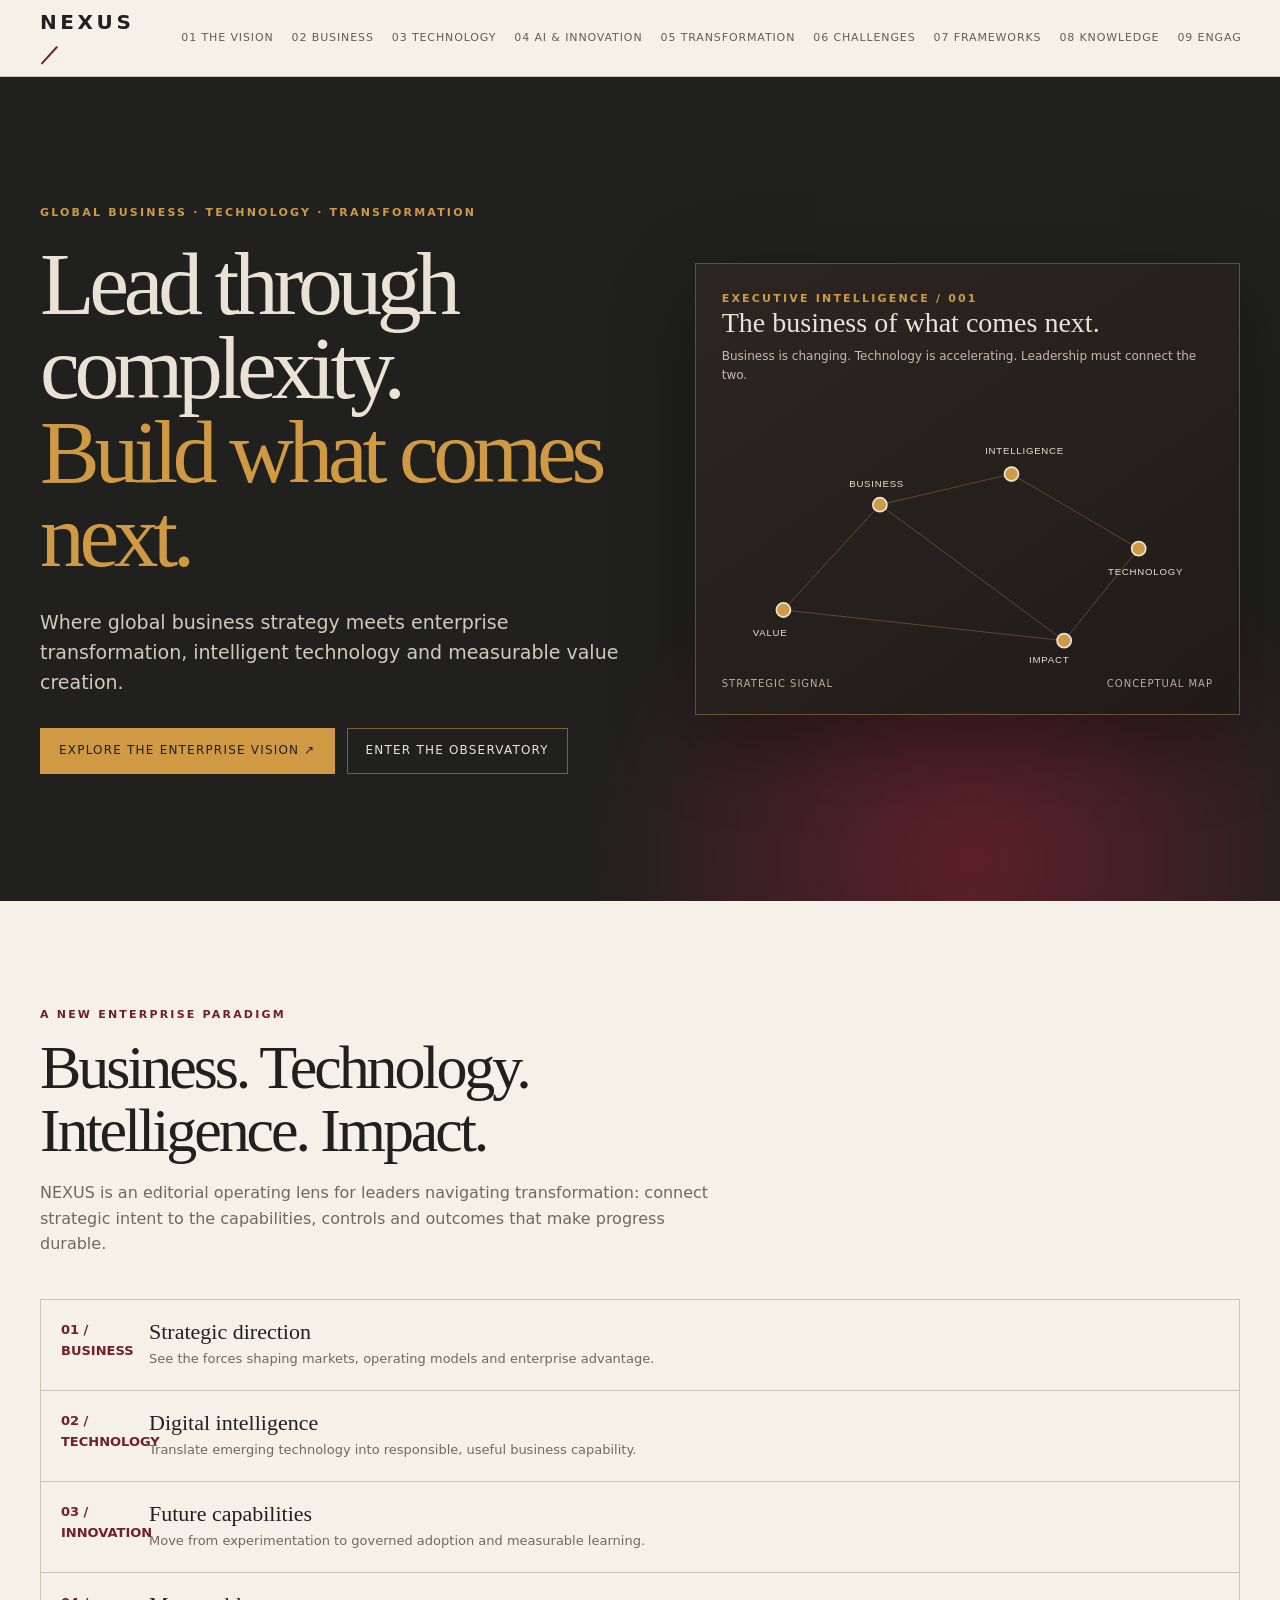
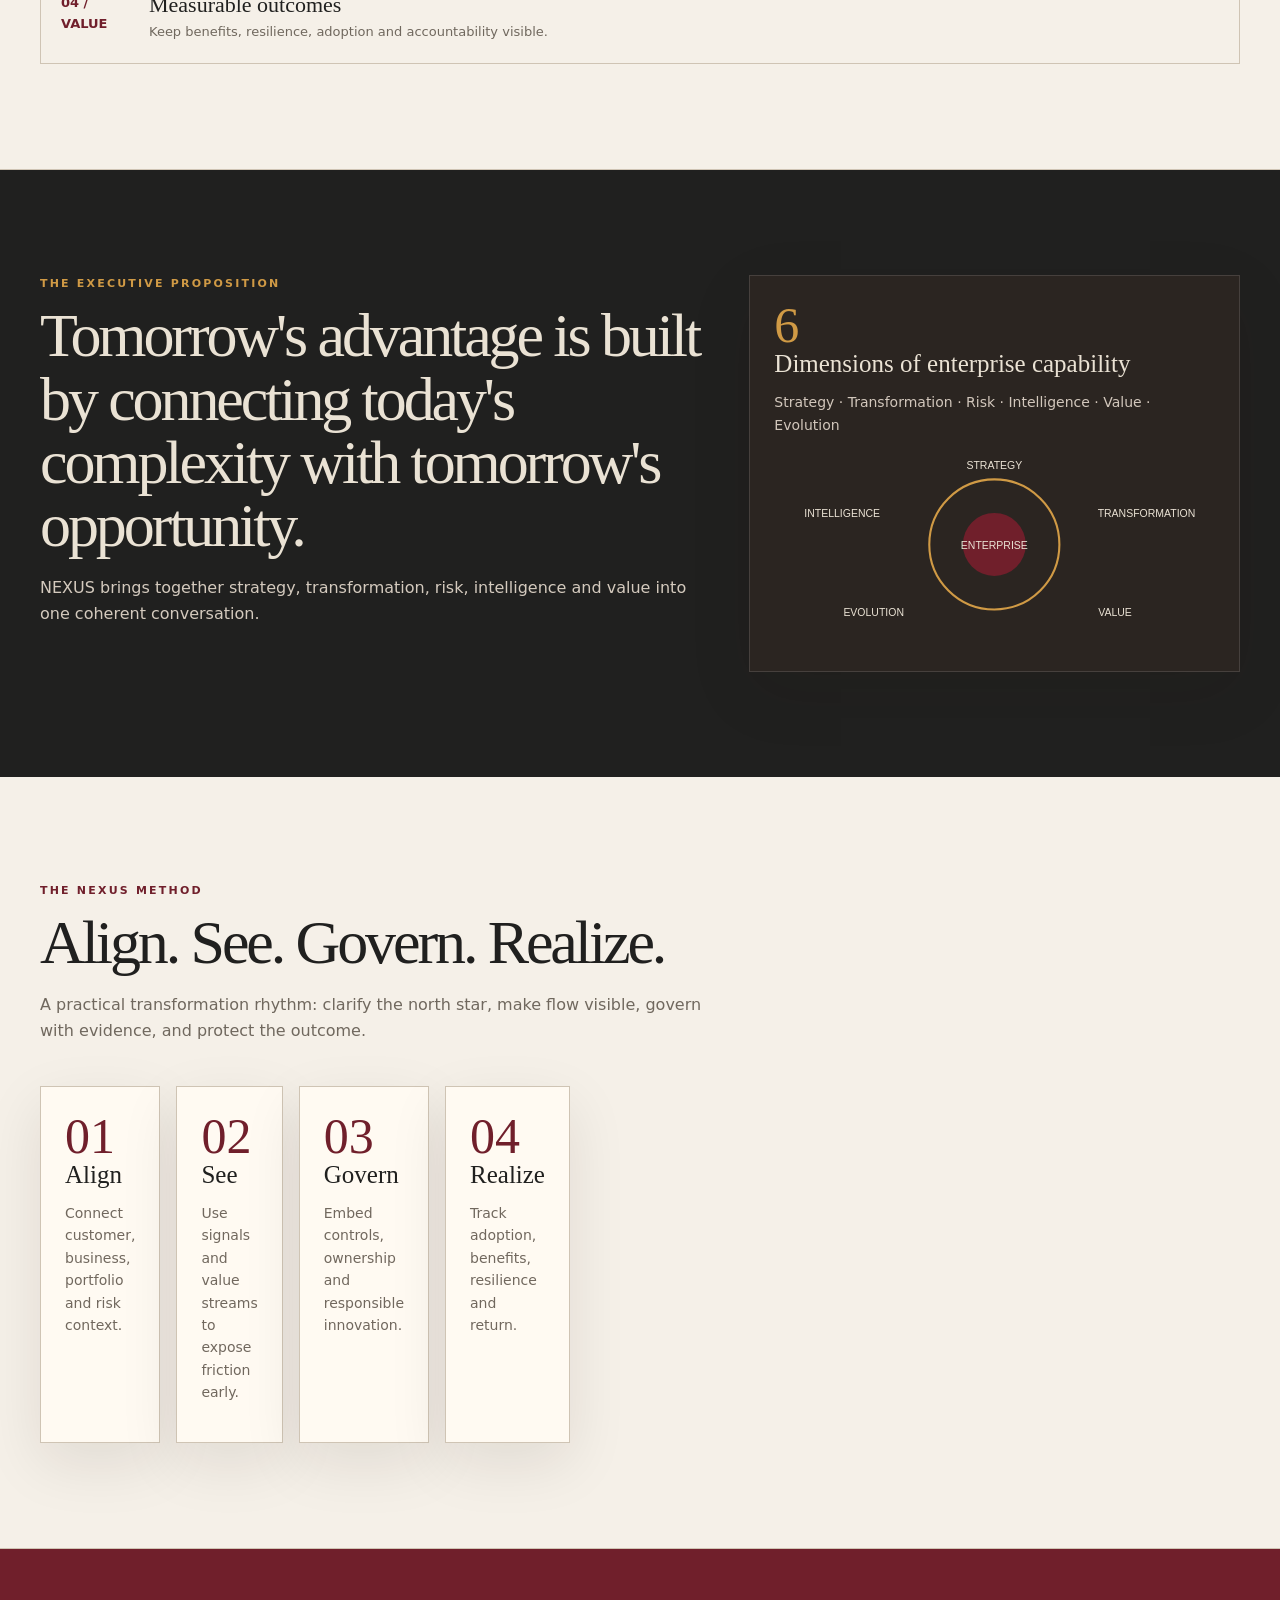
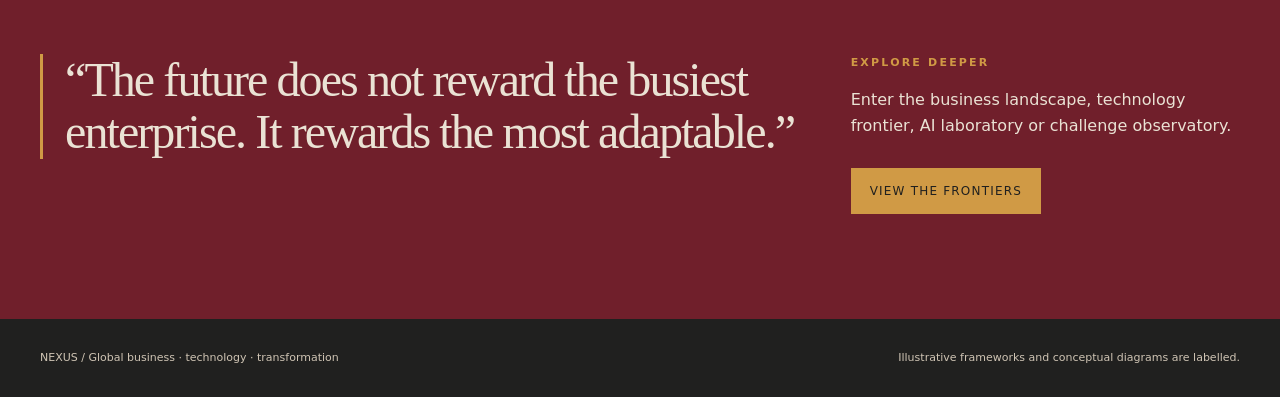
==== commit 941d3113: "Launch NEXUS executive experience" ====
--- a/index.html
+++ b/index.html
@@ -1,33 +1,8 @@
 <!doctype html>
-<html lang="en">
-<head>
-<meta charset="utf-8">
-<meta name="viewport" content="width=device-width, initial-scale=1">
-<meta name="theme-color" content="#07111f">
-<meta name="description" content="Jayaram S — Program and Portfolio Lead helping leaders turn transformation complexity into measurable business value."
->
-<meta property="og:type" content="website">
-<meta property="og:title" content="Jayaram S | Transformation, Portfolio & Responsible AI">
-<meta property="og:description" content="A concise executive view of transformation leadership, value stream performance, and responsible AI execution.">
-<link rel="canonical" href="https://jayaramsrk.github.io/">
-<title>Jayaram S | Transformation, Portfolio &amp; Responsible AI</title>
-<style>
-:root{color-scheme:dark;--bg:#07111f;--surface:#0d1b2e;--surface2:#11243c;--ink:#f4f8ff;--muted:#a6b6cc;--line:#243a55;--cyan:#5be6ff;--blue:#4977ff;--green:#73e0ad;--amber:#ffd27a;--radius:18px}*{box-sizing:border-box}html{scroll-behavior:smooth;scroll-padding-top:82px}body{margin:0;background:radial-gradient(circle at 80% -20%,#174b7433,transparent 35%),var(--bg);color:var(--ink);font:16px/1.6 Inter,"Segoe UI",Arial,sans-serif}a{color:inherit;text-underline-offset:5px}a:hover{color:var(--cyan)}a:focus-visible,button:focus-visible,input:focus-visible{outline:2px solid var(--cyan);outline-offset:4px}.wrap{width:min(1160px,calc(100% - 48px));margin:auto}.skip{position:fixed;top:-100px;left:16px;z-index:20;background:#fff;color:#07111f;padding:10px 14px}.skip:focus{top:12px}.top{position:sticky;top:0;z-index:10;background:#07111fe8;backdrop-filter:blur(18px);border-bottom:1px solid var(--line)}.nav{min-height:76px;display:flex;align-items:center;justify-content:space-between;gap:24px}.brand{font-weight:750;letter-spacing:-.05em;text-decoration:none;font-size:20px}.brand b{color:var(--cyan)}nav{display:flex;gap:20px;align-items:center;font-size:12px;white-space:nowrap;overflow:auto}nav a{text-decoration:none;color:var(--muted)}.hero{padding:82px 0 42px;display:grid;grid-template-columns:1.04fr .96fr;gap:56px;align-items:center}.kicker,.eyebrow{font-size:11px;font-weight:700;letter-spacing:.14em;text-transform:uppercase;color:var(--cyan);margin:0 0 16px}.hero h1{font-size:clamp(42px,5.6vw,72px);line-height:1.02;letter-spacing:-.065em;font-weight:650;margin:0 0 24px}.hero h1 em{font-style:normal;color:var(--cyan)}.lead{font-size:19px;color:var(--muted);max-width:620px;margin:0}.hero-meta{display:flex;gap:12px;flex-wrap:wrap;margin-top:24px;color:var(--muted);font-size:12px}.pill{border:1px solid var(--line);border-radius:999px;padding:6px 10px}.buttons{display:flex;gap:12px;flex-wrap:wrap;margin-top:30px}.button{display:inline-flex;align-items:center;justify-content:center;min-height:46px;padding:11px 18px;border:1px solid var(--line);border-radius:9px;text-decoration:none;font-size:13px;transition:transform .2s,background .2s,border-color .2s}.button:hover{transform:translateY(-3px);background:#19304d;color:#fff;border-color:#41648b}.primary{background:var(--blue);border-color:var(--blue)}.signal{border:1px solid var(--line);border-radius:24px;background:linear-gradient(145deg,#102843,#0b1729);padding:24px;min-height:390px;position:relative;overflow:hidden}.signal:before{content:"";position:absolute;inset:0;background:linear-gradient(90deg,transparent 49.5%,#ffffff08 50%,transparent 50.5%),linear-gradient(transparent 49.5%,#ffffff08 50%,transparent 50.5%);background-size:42px 42px;mask-image:linear-gradient(#000,transparent)}.signal-head{position:relative;display:flex;justify-content:space-between;gap:15px;align-items:flex-start}.signal-head strong{font-size:18px;letter-spacing:-.03em}.live{font-size:10px;color:var(--green);border:1px solid #73e0ad55;border-radius:999px;padding:4px 8px;white-space:nowrap}.flow{position:relative;display:grid;grid-template-columns:repeat(3,1fr);gap:10px;align-items:center;margin-top:62px}.flow:before{content:"";position:absolute;left:16%;right:16%;top:50%;border-top:1px dashed #5be6ff88}.flow-node{position:relative;z-index:1;min-height:88px;border:1px solid #345a80;border-radius:14px;background:#0d1b2e;display:grid;place-items:center;text-align:center;padding:12px;font-size:12px}.flow-node b{display:block;color:var(--cyan);font-size:11px;margin-bottom:5px}.signal-foot{position:absolute;left:24px;right:24px;bottom:22px;display:flex;justify-content:space-between;color:var(--muted);font-size:11px}.section{border-top:1px solid var(--line);padding:70px 0}.section-intro{max-width:760px;margin-bottom:30px}.section-intro h2{font-size:clamp(30px,4vw,48px);line-height:1.1;letter-spacing:-.055em;font-weight:600;margin:0 0 18px}.section-intro p{color:var(--muted);margin:0}.proof{display:grid;grid-template-columns:repeat(4,1fr);gap:12px}.proof-card{border:1px solid var(--line);border-radius:15px;background:#0b192c;padding:20px}.proof-card strong{display:block;font-size:30px;letter-spacing:-.06em}.proof-card span{display:block;color:var(--muted);font-size:12px;margin-top:4px}.proof-card small{display:block;color:var(--cyan);font-size:10px;margin-top:12px}.path{display:grid;grid-template-columns:repeat(4,1fr);gap:1px;background:var(--line);border:1px solid var(--line);border-radius:18px;overflow:hidden}.path-step{background:var(--surface);padding:25px;min-height:190px;position:relative}.path-step:after{content:"→";position:absolute;right:14px;top:22px;color:var(--cyan);font-size:22px}.path-step:last-child:after{content:"✓";color:var(--green)}.path-step span{font-size:11px;color:var(--cyan);letter-spacing:.1em}.path-step h3{margin:22px 0 10px;font-size:19px}.path-step p{color:var(--muted);font-size:13px;margin:0}.grid{display:grid;grid-template-columns:repeat(3,minmax(0,1fr));gap:16px}.grid.two{grid-template-columns:repeat(2,minmax(0,1fr))}.card{background:linear-gradient(145deg,#102139,#0d1b2e);border:1px solid var(--line);border-radius:var(--radius);padding:25px}.card h3{font-size:19px;line-height:1.25;letter-spacing:-.025em;margin:0 0 11px}.card p{color:var(--muted);font-size:14px;margin:0}.card .eyebrow{font-size:10px;margin-bottom:14px}.dashboard{display:grid;grid-template-columns:1.1fr .9fr;gap:16px}.chart-card{border:1px solid var(--line);border-radius:var(--radius);background:#0b192c;padding:24px}.chart-card h3{margin:0 0 20px;font-size:17px}.bar{display:grid;grid-template-columns:120px 1fr 48px;align-items:center;gap:12px;margin:14px 0;font-size:12px;color:var(--muted)}.bar i{display:block;height:8px;border-radius:99px;background:linear-gradient(90deg,var(--cyan),var(--blue));transform-origin:left;animation:grow 1.1s both}.bar b{font-size:12px;color:var(--ink);text-align:right}.ring-wrap{display:grid;place-items:center;min-height:220px}.ring{width:156px;height:156px;border-radius:50%;background:conic-gradient(var(--cyan) 0 76%,#203550 76% 100%);display:grid;place-items:center;position:relative}.ring:before{content:"";position:absolute;inset:14px;border-radius:50%;background:#0b192c}.ring strong{position:relative;font-size:38px;letter-spacing:-.06em}.ring-label{text-align:center;color:var(--muted);font-size:12px;margin-top:12px}.tags{display:flex;flex-wrap:wrap;gap:8px;margin-top:18px}.tag{border:1px solid #5be6ff44;color:var(--cyan);border-radius:6px;padding:5px 9px;font-size:11px}.update{display:flex;justify-content:space-between;gap:20px;align-items:center;border:1px solid #345a80;border-radius:14px;padding:16px 18px;background:#102842;margin-top:26px}.update p{font-size:12px;color:var(--muted);margin:0}.update strong{font-size:12px;color:var(--green);white-space:nowrap}.credentials{margin-top:24px}.search{width:100%;max-width:450px;background:var(--surface);border:1px solid var(--line);padding:12px 14px;border-radius:8px;color:#fff}.filters{display:flex;gap:8px;flex-wrap:wrap;margin:16px 0}.filter{border:1px solid var(--line);background:var(--surface);color:var(--muted);padding:8px 12px;border-radius:7px;font-size:11px;cursor:pointer}.filter[aria-pressed=true]{background:var(--blue);color:#fff;border-color:var(--blue)}.status{font-size:12px;color:var(--muted);margin:12px 0 20px}.credential{border:1px solid var(--line);border-radius:12px;padding:19px;background:var(--surface)}.credential h3{font-size:16px;margin:14px 0 8px}.credential p{font-size:12px;color:var(--muted);margin:0}[hidden]{display:none!important}.contact{display:flex;justify-content:space-between;align-items:center;gap:30px}.contact h2{font-size:clamp(30px,4vw,46px);margin:0 0 14px;line-height:1.1;letter-spacing:-.05em}.contact p{color:var(--muted);margin:0}footer{border-top:1px solid var(--line);padding:25px 0;display:flex;justify-content:space-between;gap:20px;color:var(--muted);font-size:11px}.email{overflow-wrap:anywhere}.visually-hidden{position:absolute;width:1px;height:1px;margin:-1px;overflow:hidden;clip:rect(0,0,0,0)}@keyframes grow{from{transform:scaleX(0)}to{transform:scaleX(1)}}@media(max-width:900px){.hero,.dashboard{grid-template-columns:1fr}.proof{grid-template-columns:repeat(2,1fr)}.path{grid-template-columns:repeat(2,1fr)}.grid{grid-template-columns:repeat(2,minmax(0,1fr))}}@media(max-width:650px){.wrap{width:calc(100% - 32px)}.nav{align-items:flex-start;flex-direction:column;padding:14px 0;gap:10px}.hero{padding:54px 0 35px}.hero h1{font-size:44px}.lead{font-size:17px}.signal{min-height:350px}.flow{margin-top:50px;grid-template-columns:1fr}.flow:before{left:50%;right:auto;top:10%;bottom:10%;border-top:0;border-left:1px dashed #5be6ff88}.path,.grid,.grid.two,.proof{grid-template-columns:1fr}.path-step{min-height:auto}.path-step:after{content:"↓";top:auto;right:18px;bottom:10px}.path-step:last-child:after{content:"✓"}.section{padding:52px 0}.contact{align-items:flex-start;flex-direction:column}footer{flex-direction:column}.bar{grid-template-columns:100px 1fr 42px}}@media(prefers-reduced-motion:reduce){html{scroll-behavior:auto}*,*:before,*:after{animation:none!important;transition:none!important}}
- .portfolio-overview{display:grid;grid-template-columns:1.15fr .85fr;gap:16px;margin:26px 0}.visual-panel{border:1px solid var(--line);border-radius:18px;background:linear-gradient(145deg,#102842,#0b192c);padding:22px;overflow:hidden}.visual-panel h3{margin:0 0 7px;font-size:17px}.visual-panel p{color:var(--muted);font-size:12px;margin:0 0 18px}.portfolio-map{width:100%;height:auto;display:block}.portfolio-map text{font-family:Inter,"Segoe UI",Arial,sans-serif}.rating-panel{display:grid;gap:14px}.rating-row{display:grid;grid-template-columns:112px 1fr 38px;align-items:center;gap:10px;font-size:11px;color:var(--muted)}.rating-track{height:8px;background:#1a304a;border-radius:99px;overflow:hidden}.rating-fill{height:100%;border-radius:inherit;background:linear-gradient(90deg,var(--cyan),var(--blue))}.rating-score{color:var(--ink);font-weight:700;text-align:right}.portfolio-grid{display:grid;grid-template-columns:repeat(2,minmax(0,1fr));gap:16px;margin-top:18px}.portfolio-card{border:1px solid var(--line);border-radius:18px;background:linear-gradient(145deg,#102139,#0d1b2e);padding:20px;position:relative;overflow:hidden}.portfolio-card:before{content:"";position:absolute;inset:0 auto 0 0;width:4px;background:var(--cyan)}.portfolio-card:nth-child(3n+2):before{background:var(--green)}.portfolio-card:nth-child(3n):before{background:var(--amber)}.portfolio-card h3{margin:0 0 8px;font-size:20px;letter-spacing:-.03em}.chapter-kicker{display:flex;justify-content:space-between;gap:12px;align-items:center;color:var(--cyan);font-size:10px;font-weight:700;letter-spacing:.1em;text-transform:uppercase;margin-bottom:12px}.chapter-rating{color:var(--green);font-size:11px;letter-spacing:0}.portfolio-card>p{color:var(--muted);font-size:12px;margin:8px 0 0}.portfolio-card strong{color:var(--ink)}.portfolio-metrics{display:grid;grid-template-columns:repeat(3,1fr);gap:8px;margin:16px 0}.portfolio-metric{border:1px solid var(--line);border-radius:10px;background:#0b192c;padding:10px}.portfolio-metric b{display:block;color:var(--cyan);font-size:18px;letter-spacing:-.04em}.portfolio-metric span{display:block;color:var(--muted);font-size:10px;margin-top:2px}.cycle{display:grid;grid-template-columns:repeat(4,1fr);gap:5px;margin-top:16px}.cycle span{padding:7px 4px;border-radius:6px;background:#152b45;text-align:center;color:var(--muted);font-size:10px}.cycle span:nth-child(1){color:var(--cyan)}.cycle span:nth-child(2){color:var(--green)}.cycle span:nth-child(3){color:var(--amber)}.cycle span:nth-child(4){color:#b9a7ff}.portfolio-card[hidden]{display:none!important}.portfolio-note{margin-top:16px;color:var(--muted);font-size:11px}.portfolio-note b{color:var(--green)}@media(max-width:850px){.portfolio-overview,.portfolio-grid{grid-template-columns:1fr}}@media(max-width:560px){.portfolio-metrics{grid-template-columns:1fr 1fr}.rating-row{grid-template-columns:95px 1fr 32px}.cycle{grid-template-columns:repeat(2,1fr)}}</style>
-</head>
-<body>
-<a class="skip" href="#main">Skip to content</a>
-<header class="top"><div class="wrap nav"><a class="brand" href="#main">JAYARAM<b>.</b></a><nav aria-label="Main navigation"><a href="#value">Value</a><a href="#path">Path</a><a href="#capabilities">Capabilities</a><a href="#ai">AI systems</a><a href="#credentials">Credentials</a><a href="#contact">Connect</a></nav></div></header>
-<main id="main" class="wrap">
-<section class="hero"><div><p class="kicker">Program leadership · Transformation · Responsible AI</p><h1>Make the complex<br><em>move forward.</em></h1><p class="lead">I help enterprise leaders turn strategy into governed execution—connecting portfolio priorities, value streams, delivery signals, and intelligent automation.</p><div class="hero-meta"><span class="pill">Greater Kuala Lumpur</span><span class="pill">Technical Project Manager</span><span class="pill">Executive briefing · 20 seconds</span></div><div class="buttons"><a class="button primary" href="#value">See the business value</a><a class="button" href="mailto:swaroopkjbe5@gmail.com">Start a conversation</a></div></div><div class="signal" aria-label="Executive value flow infographic"><div class="signal-head"><strong>From signal to outcome</strong><span class="live">● FOCUS: MEASURABLE VALUE</span></div><div class="flow"><div class="flow-node"><div><b>01 · SEE</b>Delivery signals</div></div><div class="flow-node"><div><b>02 · DECIDE</b>Risk-aware action</div></div><div class="flow-node"><div><b>03 · SCALE</b>Business outcome</div></div></div><div class="signal-foot"><span>Strategy → execution</span><span>Human oversight built in</span></div></div></section>
-<section id="value" class="section"><div class="section-intro"><p class="eyebrow">01 / Executive snapshot</p><h2>The shortest path from ambition to value.</h2><p>Clear priorities, visible flow, accountable decisions, and technology that earns its place in the operating model.</p></div><div class="proof"><div class="proof-card"><strong>35%</strong><span>time-to-market reduction</span><small>VSM + SAP OCM</small></div><div class="proof-card"><strong>5</strong><span>connected capability domains</span><small>Strategy to outcomes</small></div><div class="proof-card"><strong>AI +</strong><span>governance by design</span><small>Human-in-the-loop</small></div><div class="proof-card"><strong>MSc</strong><span>Project Management</span><small>APU · 2024–2025</small></div></div><div class="update"><p><strong>Latest focus:</strong> responsible agentic workflows, delivery telemetry, and decision support for transformation leaders.</p><strong>Updated 15 Nov 2026</strong></div></section>
-<section id="path" class="section"><div class="section-intro"><p class="eyebrow">02 / Path to impact</p><h2>A practical operating rhythm for transformation.</h2><p>Every initiative needs a line of sight from the business problem to the result leaders can measure.</p></div><div class="path"><article class="path-step"><span>01 · ALIGN</span><h3>Clarify the north star</h3><p>Connect customer, business, portfolio, and risk context before delivery begins.</p></article><article class="path-step"><span>02 · SEE</span><h3>Make flow visible</h3><p>Use value streams, telemetry, and decision signals to expose friction early.</p></article><article class="path-step"><span>03 · GOVERN</span><h3>Act with confidence</h3><p>Embed controls, ownership, responsible AI, and evidence into execution.</p></article><article class="path-step"><span>04 · REALIZE</span><h3>Protect the outcome</h3><p>Track adoption, benefits, resilience, and ROI—not activity alone.</p></article></div></section>
-<section id="capabilities" class="section"><div class="section-intro"><p class="eyebrow">03 / Connected capabilities</p><h2>One leadership lens across five domains.</h2><p>Business context first. Technology with purpose. Delivery with accountability.</p></div><div class="grid"><article class="card"><p class="eyebrow">Strategy</p><h3>Portfolio alignment</h3><p>Translate strategic intent into decisions, sequencing, and a scalable future state.</p><div class="tags"><span class="tag">Decision intelligence</span><span class="tag">Enterprise design</span></div></article><article class="card"><p class="eyebrow">Transformation</p><h3>Value stream performance</h3><p>Reduce friction across people, process, platforms, and change adoption.</p><div class="tags"><span class="tag">VSM</span><span class="tag">SAP OCM</span><span class="tag">Lean</span></div></article><article class="card"><p class="eyebrow">Risk</p><h3>Governance that enables speed</h3><p>Build controls, ownership, fairness checks, and auditability into the operating model.</p><div class="tags"><span class="tag">ISO 42001</span><span class="tag">Risk</span></div></article><article class="card"><p class="eyebrow">Intelligence</p><h3>AI-enabled execution</h3><p>Orchestrate LLMs, agents, data, and human judgment around real operating bottlenecks.</p><div class="tags"><span class="tag">LangGraph</span><span class="tag">RAG</span><span class="tag">Python</span></div></article><article class="card"><p class="eyebrow">Outcomes</p><h3>Benefits realization</h3><p>Connect delivery velocity to adoption, resilience, customer value, and board-level outcomes.</p><div class="tags"><span class="tag">KPIs</span><span class="tag">ROI</span></div></article><article class="card"><p class="eyebrow">Leadership</p><h3>Clarity under complexity</h3><p>Align stakeholders, challenge assumptions, and keep teams moving toward the same result.</p><div class="tags"><span class="tag">Influence</span><span class="tag">Execution</span></div></article></div></section>
-<section id="ai" class="section"><div class="section-intro"><p class="eyebrow">04 / AI systems</p><h2>Useful intelligence. Accountable by default.</h2><p>Conceptual architecture for enterprise workflows where automation improves decisions without removing ownership.</p></div><div class="dashboard"><div class="chart-card"><h3>Executive signal stack</h3><div class="bar"><span>Business context</span><i style="width:92%"></i><b>92</b></div><div class="bar"><span>Flow visibility</span><i style="width:78%"></i><b>78</b></div><div class="bar"><span>Risk controls</span><i style="width:86%"></i><b>86</b></div><div class="bar"><span>Adoption proof</span><i style="width:71%"></i><b>71</b></div><div class="tags"><span class="tag">Signal</span><span class="tag">Interpret</span><span class="tag">Decide</span><span class="tag">Review</span></div></div><div class="chart-card ring-wrap"><div class="ring"><strong>76%</strong></div><div class="ring-label">illustrative governance coverage<br><span>controls + human review</span></div></div></div><p class="update"><span><strong>Operating principle:</strong> no automated recommendation without a clear owner, evidence trail, and escalation path.</span><strong>Responsible AI</strong></p></section>
-<section id="credentials" class="section"><div class="section-intro"><p class="eyebrow">05 / Credentials &amp; continuous learning</p><h2>12 chapters of applied capability.</h2><p>Explore each portfolio through its certification evidence, market value, lessons learned, technology alignment, business impact, KPIs, ROI, and an indicative capability rating.</p></div><div class="portfolio-overview"><div class="visual-panel"><h3>The capability flywheel</h3><p>Credentials become business value when learning moves through evidence, application, measurement, and reinvestment.</p><svg class="portfolio-map" viewBox="0 0 640 230" role="img" aria-label="Capability flywheel from credentials to business value"><defs><linearGradient id="fly" x1="0" x2="1"><stop offset="0" stop-color="#5be6ff"/><stop offset="1" stop-color="#4977ff"/></linearGradient></defs><path d="M95 115 C155 30 255 30 320 115 S485 200 545 115" fill="none" stroke="#5be6ff55" stroke-width="3" stroke-dasharray="7 7"/><path d="M95 115 C155 200 255 200 320 115 S485 30 545 115" fill="none" stroke="#73e0ad55" stroke-width="3" stroke-dasharray="7 7"/><g fill="#0d1b2e" stroke="url(#fly)" stroke-width="2"><circle cx="95" cy="115" r="42"/><circle cx="245" cy="55" r="42"/><circle cx="395" cy="175" r="42"/><circle cx="545" cy="115" r="42"/></g><g fill="#f4f8ff" text-anchor="middle" font-size="12"><text x="95" y="111">CREDENTIALS</text><text x="95" y="127" fill="#a6b6cc" font-size="10">evidence</text><text x="245" y="51">CAPABILITY</text><text x="245" y="67" fill="#a6b6cc" font-size="10">application</text><text x="395" y="171">MEASUREMENT</text><text x="395" y="187" fill="#a6b6cc" font-size="10">KPIs</text><text x="545" y="111">VALUE</text><text x="545" y="127" fill="#a6b6cc" font-size="10">ROI</text></g><path d="M135 115h45M285 80l65 64M435 175l65-45" stroke="#5be6ff" stroke-width="2" marker-end="url(#arrow)"/><defs><marker id="arrow" markerWidth="8" markerHeight="8" refX="6" refY="3" orient="auto"><path d="M0 0L6 3L0 6Z" fill="#5be6ff"/></marker></defs></svg><p class="portfolio-note"><b>How to read:</b> ratings are directional portfolio indicators for executive storytelling, not external exam scores.</p></div><div class="visual-panel rating-panel"><div><h3>Portfolio capability index</h3><p>Relative strength across the 12 chapters.</p></div><div class="rating-row"><span>AI &amp; technology</span><div class="rating-track"><div class="rating-fill" style="width:92%"></div></div><b class="rating-score">9.2</b></div><div class="rating-row"><span>Delivery &amp; agile</span><div class="rating-track"><div class="rating-fill" style="width:86%"></div></div><b class="rating-score">8.6</b></div><div class="rating-row"><span>Governance &amp; risk</span><div class="rating-track"><div class="rating-fill" style="width:88%"></div></div><b class="rating-score">8.8</b></div><div class="rating-row"><span>Data &amp; cloud</span><div class="rating-track"><div class="rating-fill" style="width:79%"></div></div><b class="rating-score">7.9</b></div><div class="rating-row"><span>Business value</span><div class="rating-track"><div class="rating-fill" style="width:84%"></div></div><b class="rating-score">8.4</b></div><div class="portfolio-metrics"><div class="portfolio-metric"><b>12</b><span>chapters</span></div><div class="portfolio-metric"><b>40+</b><span>learning signals</span></div><div class="portfolio-metric"><b>7</b><span>value lenses</span></div></div></div></div><label class="visually-hidden" for="credential-search">Search credentials</label><input class="search" id="credential-search" type="search" placeholder="Search a chapter, certification, skill, or issuer..." autocomplete="off"><div class="filters" role="group" aria-label="Filter credential chapters"><button class="filter" type="button" aria-pressed="true" data-filter="All">All 12 chapters</button><button class="filter" type="button" aria-pressed="false" data-filter="AI &amp; Advanced Technology">01 · AI</button><button class="filter" type="button" aria-pressed="false" data-filter="Scrum &amp; Agile">02 · Agile</button><button class="filter" type="button" aria-pressed="false" data-filter="Process &amp; Quality">03 · Quality</button><button class="filter" type="button" aria-pressed="false" data-filter="Project Management">04 · Projects</button><button class="filter" type="button" aria-pressed="false" data-filter="Cloud Computing">05 · Cloud</button><button class="filter" type="button" aria-pressed="false" data-filter="Data Analysis">06 · Data</button><button class="filter" type="button" aria-pressed="false" data-filter="Cyber Security">07 · Security</button><button class="filter" type="button" aria-pressed="false" data-filter="Finance &amp; Budgeting">08 · Finance</button><button class="filter" type="button" aria-pressed="false" data-filter="Risk">09 · Risk</button><button class="filter" type="button" aria-pressed="false" data-filter="Strategy, Governance &amp; Change">10 · Strategy</button><button class="filter" type="button" aria-pressed="false" data-filter="Stakeholder Management">11 · Stakeholders</button><button class="filter" type="button" aria-pressed="false" data-filter="Professional Effectiveness">12 · Effectiveness</button></div><p class="status" id="credential-status" role="status" aria-live="polite"></p><div class="portfolio-grid" id="credential-grid"><article class="portfolio-card credential" data-category="AI &amp; Advanced Technology" data-search="ai and advanced technology hubspot data integrations; adbi seizing the full potential of ai; microsoft azure ai; hp life; aws genai; claude 101; ibm bob; ioe/microsoft ai fluency; iso/iec 42001; cfte ai in finance. enterprise ai adoption, ethics, and automation. prompt engineering, ai risk mitigation, deployment patterns, ibm granite, and copilot. azure ai, aws genai, claude, ibm granite, data integration. faster transformation, lower operating cost, safer deployment. time saved · adoption rate · automated workflows high productivity upside"><div class="chapter-kicker"><span>Chapter 01 · Portfolio</span><span class="chapter-rating">Rating 92/100</span></div><h3>AI &amp; Advanced Technology</h3><p><strong>Certifications:</strong> HubSpot Data Integrations; ADBI Seizing the Full Potential of AI; Microsoft Azure AI; HP LIFE; AWS GenAI; Claude 101; IBM Bob; IOE/Microsoft AI Fluency; ISO/IEC 42001; CFTE AI in Finance.</p><div class="portfolio-metrics"><div class="portfolio-metric"><b>92</b><span>capability rating</span></div><div class="portfolio-metric"><b>7</b><span>value lenses</span></div><div class="portfolio-metric"><b>4x</b><span>learning cycle</span></div></div><p><strong>Market value:</strong> Enterprise AI adoption, ethics, and automation. <strong>Lessons:</strong> Prompt engineering, AI risk mitigation, deployment patterns, IBM Granite, and Copilot.</p><p><strong>Technology:</strong> Azure AI, AWS GenAI, Claude, IBM Granite, data integration. <strong>Business impact:</strong> Faster transformation, lower operating cost, safer deployment.</p><p><strong>KPIs:</strong> Time saved · adoption rate · automated workflows <strong>ROI:</strong> High productivity upside.</p><div class="cycle" aria-label="Capability cycle"><span>Learn</span><span>Build</span><span>Govern</span><span>Scale</span></div></article><article class="portfolio-card credential" data-category="Scrum &amp; Agile" data-search="scrum and agile agile project management (hp life); practical ai for agile workflows (pmi); agile essentials (cursa); atlassian agile practices and kanban in jira. modern delivery and cross-functional execution. iteration, mvp scope, backlog refinement, kanban optimization. jira, confluence, rovo. higher velocity and faster product-market learning. velocity · cycle time · throughput immediate efficiency"><div class="chapter-kicker"><span>Chapter 02 · Portfolio</span><span class="chapter-rating">Rating 86/100</span></div><h3>Scrum &amp; Agile</h3><p><strong>Certifications:</strong> Agile Project Management (HP LIFE); Practical AI for Agile Workflows (PMI); Agile Essentials (Cursa); Atlassian Agile Practices and Kanban in Jira.</p><div class="portfolio-metrics"><div class="portfolio-metric"><b>86</b><span>capability rating</span></div><div class="portfolio-metric"><b>7</b><span>value lenses</span></div><div class="portfolio-metric"><b>4x</b><span>learning cycle</span></div></div><p><strong>Market value:</strong> Modern delivery and cross-functional execution. <strong>Lessons:</strong> Iteration, MVP scope, backlog refinement, Kanban optimization.</p><p><strong>Technology:</strong> Jira, Confluence, Rovo. <strong>Business impact:</strong> Higher velocity and faster product-market learning.</p><p><strong>KPIs:</strong> Velocity · cycle time · throughput <strong>ROI:</strong> Immediate efficiency.</p><div class="cycle" aria-label="Capability cycle"><span>Frame</span><span>Flow</span><span>Deliver</span><span>Learn</span></div></article><article class="portfolio-card credential" data-category="Process &amp; Quality" data-search="process and quality hubspot data integrations; lean six sigma white belt (cssc); iso/iec 42006 (ukas). defect reduction, quality control, and standardization. dmaic, dmadv, waste reduction, compliance tracking. integration tools, process modeling, quality databases. lower variation, higher satisfaction, stronger compliance. defect density · cpk · error reduction long-term savings"><div class="chapter-kicker"><span>Chapter 03 · Portfolio</span><span class="chapter-rating">Rating 82/100</span></div><h3>Process &amp; Quality</h3><p><strong>Certifications:</strong> HubSpot Data Integrations; Lean Six Sigma White Belt (CSSC); ISO/IEC 42006 (UKAS).</p><div class="portfolio-metrics"><div class="portfolio-metric"><b>82</b><span>capability rating</span></div><div class="portfolio-metric"><b>7</b><span>value lenses</span></div><div class="portfolio-metric"><b>4x</b><span>learning cycle</span></div></div><p><strong>Market value:</strong> Defect reduction, quality control, and standardization. <strong>Lessons:</strong> DMAIC, DMADV, waste reduction, compliance tracking.</p><p><strong>Technology:</strong> Integration tools, process modeling, quality databases. <strong>Business impact:</strong> Lower variation, higher satisfaction, stronger compliance.</p><p><strong>KPIs:</strong> Defect density · Cpk · error reduction <strong>ROI:</strong> Long-term savings.</p><div class="cycle" aria-label="Capability cycle"><span>Define</span><span>Measure</span><span>Improve</span><span>Control</span></div></article><article class="portfolio-card credential" data-category="Project Management" data-search="project management project management essentials (cursa/simplilearn); pmi pmp and value stream management introductions; product management (udacity/accenture); pmi citizen developer business architect; siemens simulation. enterprise scope, budget, risk, and delivery control. wbs, risk analysis, stakeholder plans, value-stream principles. epm, confluence, rovo, simulation platforms. predictable on-time, on-budget outcomes. schedule variance · cost variance · on-time delivery high predictability"><div class="chapter-kicker"><span>Chapter 04 · Portfolio</span><span class="chapter-rating">Rating 89/100</span></div><h3>Project Management</h3><p><strong>Certifications:</strong> Project Management Essentials (Cursa/Simplilearn); PMI PMP and Value Stream Management introductions; Product Management (Udacity/Accenture); PMI Citizen Developer Business Architect; Siemens simulation.</p><div class="portfolio-metrics"><div class="portfolio-metric"><b>89</b><span>capability rating</span></div><div class="portfolio-metric"><b>7</b><span>value lenses</span></div><div class="portfolio-metric"><b>4x</b><span>learning cycle</span></div></div><p><strong>Market value:</strong> Enterprise scope, budget, risk, and delivery control. <strong>Lessons:</strong> WBS, risk analysis, stakeholder plans, value-stream principles.</p><p><strong>Technology:</strong> EPM, Confluence, Rovo, simulation platforms. <strong>Business impact:</strong> Predictable on-time, on-budget outcomes.</p><p><strong>KPIs:</strong> Schedule variance · cost variance · on-time delivery <strong>ROI:</strong> High predictability.</p><div class="cycle" aria-label="Capability cycle"><span>Scope</span><span>Plan</span><span>Deliver</span><span>Realize</span></div></article><article class="portfolio-card credential" data-category="Cloud Computing" data-search="cloud computing describe cloud concepts (microsoft); cybersecurity and cloud fundamentals 1.0 (fortinet). cloud migration and modern infrastructure foundation. iaas, paas, saas, cloud economics, architecture security. microsoft azure and cloud security gateways. scalable infrastructure and lower hardware overhead. utilization · cost per user · migration milestones capex to opex"><div class="chapter-kicker"><span>Chapter 05 · Portfolio</span><span class="chapter-rating">Rating 76/100</span></div><h3>Cloud Computing</h3><p><strong>Certifications:</strong> Describe Cloud Concepts (Microsoft); Cybersecurity and Cloud Fundamentals 1.0 (Fortinet).</p><div class="portfolio-metrics"><div class="portfolio-metric"><b>76</b><span>capability rating</span></div><div class="portfolio-metric"><b>7</b><span>value lenses</span></div><div class="portfolio-metric"><b>4x</b><span>learning cycle</span></div></div><p><strong>Market value:</strong> Cloud migration and modern infrastructure foundation. <strong>Lessons:</strong> IaaS, PaaS, SaaS, cloud economics, architecture security.</p><p><strong>Technology:</strong> Microsoft Azure and cloud security gateways. <strong>Business impact:</strong> Scalable infrastructure and lower hardware overhead.</p><p><strong>KPIs:</strong> Utilization · cost per user · migration milestones <strong>ROI:</strong> CapEx to OpEx.</p><div class="cycle" aria-label="Capability cycle"><span>Assess</span><span>Migrate</span><span>Secure</span><span>Optimize</span></div></article><article class="portfolio-card credential" data-category="Data Analysis" data-search="data analysis data analysis with python (ibm skillsbuild); databricks fundamentals accreditation. data-driven decisions and big-data capability. wrangling, exploratory analysis, python, lakehouse architecture. python, pandas, databricks lakehouse. evidence-based strategy and operational monitoring. query speed · pipeline reliability · insight turnaround better intelligence"><div class="chapter-kicker"><span>Chapter 06 · Portfolio</span><span class="chapter-rating">Rating 80/100</span></div><h3>Data Analysis</h3><p><strong>Certifications:</strong> Data Analysis with Python (IBM SkillsBuild); Databricks Fundamentals Accreditation.</p><div class="portfolio-metrics"><div class="portfolio-metric"><b>80</b><span>capability rating</span></div><div class="portfolio-metric"><b>7</b><span>value lenses</span></div><div class="portfolio-metric"><b>4x</b><span>learning cycle</span></div></div><p><strong>Market value:</strong> Data-driven decisions and big-data capability. <strong>Lessons:</strong> Wrangling, exploratory analysis, Python, lakehouse architecture.</p><p><strong>Technology:</strong> Python, Pandas, Databricks Lakehouse. <strong>Business impact:</strong> Evidence-based strategy and operational monitoring.</p><p><strong>KPIs:</strong> Query speed · pipeline reliability · insight turnaround <strong>ROI:</strong> Better intelligence.</p><div class="cycle" aria-label="Capability cycle"><span>Collect</span><span>Explore</span><span>Model</span><span>Decide</span></div></article><article class="portfolio-card credential" data-category="Cyber Security" data-search="cyber security cyber security risks and mitigation strategies (ukas); fortinet nse 1 and nse 2. protection of enterprise assets and compliance. threat vectors, network controls, risk mitigation. fortinet security fabric, firewalls, endpoint layers. reduced breach exposure and stronger resilience. response time · patch turnaround · training compliance avoided loss exposure"><div class="chapter-kicker"><span>Chapter 07 · Portfolio</span><span class="chapter-rating">Rating 78/100</span></div><h3>Cyber Security</h3><p><strong>Certifications:</strong> Cyber Security Risks and Mitigation Strategies (UKAS); Fortinet NSE 1 and NSE 2.</p><div class="portfolio-metrics"><div class="portfolio-metric"><b>78</b><span>capability rating</span></div><div class="portfolio-metric"><b>7</b><span>value lenses</span></div><div class="portfolio-metric"><b>4x</b><span>learning cycle</span></div></div><p><strong>Market value:</strong> Protection of enterprise assets and compliance. <strong>Lessons:</strong> Threat vectors, network controls, risk mitigation.</p><p><strong>Technology:</strong> Fortinet Security Fabric, firewalls, endpoint layers. <strong>Business impact:</strong> Reduced breach exposure and stronger resilience.</p><p><strong>KPIs:</strong> Response time · patch turnaround · training compliance <strong>ROI:</strong> Avoided loss exposure.</p><div class="cycle" aria-label="Capability cycle"><span>Identify</span><span>Protect</span><span>Detect</span><span>Respond</span></div></article><article class="portfolio-card credential" data-category="Finance &amp; Budgeting" data-search="finance, cost and budgeting careers in finance (cfi); siemens commercial project manager simulation; cfte ai in finance masterclass. capital allocation, margins, and project profitability. financial statements, eac, modeling, ai fintech. financial models and erp finance modules. execution linked to fiscal responsibility. gross margin · roic · budget variance tighter fiscal control"><div class="chapter-kicker"><span>Chapter 08 · Portfolio</span><span class="chapter-rating">Rating 83/100</span></div><h3>Finance, Cost &amp; Budgeting</h3><p><strong>Certifications:</strong> Careers in Finance (CFI); Siemens Commercial Project Manager simulation; CFTE AI in Finance Masterclass.</p><div class="portfolio-metrics"><div class="portfolio-metric"><b>83</b><span>capability rating</span></div><div class="portfolio-metric"><b>7</b><span>value lenses</span></div><div class="portfolio-metric"><b>4x</b><span>learning cycle</span></div></div><p><strong>Market value:</strong> Capital allocation, margins, and project profitability. <strong>Lessons:</strong> Financial statements, EAC, modeling, AI fintech.</p><p><strong>Technology:</strong> Financial models and ERP finance modules. <strong>Business impact:</strong> Execution linked to fiscal responsibility.</p><p><strong>KPIs:</strong> Gross margin · ROIC · budget variance <strong>ROI:</strong> Tighter fiscal control.</p><div class="cycle" aria-label="Capability cycle"><span>Forecast</span><span>Fund</span><span>Control</span><span>Improve</span></div></article><article class="portfolio-card credential" data-category="Risk" data-search="risk goldman sachs risk simulation; ey technology risk simulation; ibm genai fraud detection; pmi-rmp introduction. identification and reduction of corporate exposure. client profiles, technology risk, fraud workflows, quantitative response. ai fraud detection and risk registers. fewer shocks, penalties, and losses. exposure index · mitigated priority risks · audit findings avoided compliance cost"><div class="chapter-kicker"><span>Chapter 09 · Portfolio</span><span class="chapter-rating">Rating 85/100</span></div><h3>Risk</h3><p><strong>Certifications:</strong> Goldman Sachs Risk simulation; EY Technology Risk simulation; IBM GenAI Fraud Detection; PMI-RMP introduction.</p><div class="portfolio-metrics"><div class="portfolio-metric"><b>85</b><span>capability rating</span></div><div class="portfolio-metric"><b>7</b><span>value lenses</span></div><div class="portfolio-metric"><b>4x</b><span>learning cycle</span></div></div><p><strong>Market value:</strong> Identification and reduction of corporate exposure. <strong>Lessons:</strong> Client profiles, technology risk, fraud workflows, quantitative response.</p><p><strong>Technology:</strong> AI fraud detection and risk registers. <strong>Business impact:</strong> Fewer shocks, penalties, and losses.</p><p><strong>KPIs:</strong> Exposure index · mitigated priority risks · audit findings <strong>ROI:</strong> Avoided compliance cost.</p><div class="cycle" aria-label="Capability cycle"><span>Sense</span><span>Assess</span><span>Mitigate</span><span>Monitor</span></div></article><article class="portfolio-card credential" data-category="Strategy, Governance &amp; Change" data-search="strategy, governance and change sap organizational change management; enterprise design thinking practitioner; iso/iec 42001 and 42006. enterprise transformation, alignment, and governance. human-side change, design thinking, standardized compliance. transformation roadmaps and change toolkits. faster adoption and less cultural pushback. adoption · readiness · governance audit score faster time-to-value"><div class="chapter-kicker"><span>Chapter 10 · Portfolio</span><span class="chapter-rating">Rating 90/100</span></div><h3>Strategy, Governance &amp; Change</h3><p><strong>Certifications:</strong> SAP Organizational Change Management; Enterprise Design Thinking Practitioner; ISO/IEC 42001 and 42006.</p><div class="portfolio-metrics"><div class="portfolio-metric"><b>90</b><span>capability rating</span></div><div class="portfolio-metric"><b>7</b><span>value lenses</span></div><div class="portfolio-metric"><b>4x</b><span>learning cycle</span></div></div><p><strong>Market value:</strong> Enterprise transformation, alignment, and governance. <strong>Lessons:</strong> Human-side change, design thinking, standardized compliance.</p><p><strong>Technology:</strong> Transformation roadmaps and change toolkits. <strong>Business impact:</strong> Faster adoption and less cultural pushback.</p><p><strong>KPIs:</strong> Adoption · readiness · governance audit score <strong>ROI:</strong> Faster time-to-value.</p><div class="cycle" aria-label="Capability cycle"><span>Align</span><span>Design</span><span>Adopt</span><span>Sustain</span></div></article><article class="portfolio-card credential" data-category="Stakeholder Management" data-search="stakeholder and communication management siemens commercial project manager simulation; enterprise design thinking; sap cloud project change management. executive alignment and cross-functional clarity. requirements, listening, structured communication, empathy-led design. confluence and microsoft teams. less friction, rework, and expectation drift. stakeholder csat · requirement changes · cadence compliance avoided rework cost"><div class="chapter-kicker"><span>Chapter 11 · Portfolio</span><span class="chapter-rating">Rating 84/100</span></div><h3>Stakeholder &amp; Communication Management</h3><p><strong>Certifications:</strong> Siemens Commercial Project Manager simulation; Enterprise Design Thinking; SAP Cloud Project Change Management.</p><div class="portfolio-metrics"><div class="portfolio-metric"><b>84</b><span>capability rating</span></div><div class="portfolio-metric"><b>7</b><span>value lenses</span></div><div class="portfolio-metric"><b>4x</b><span>learning cycle</span></div></div><p><strong>Market value:</strong> Executive alignment and cross-functional clarity. <strong>Lessons:</strong> Requirements, listening, structured communication, empathy-led design.</p><p><strong>Technology:</strong> Confluence and Microsoft Teams. <strong>Business impact:</strong> Less friction, rework, and expectation drift.</p><p><strong>KPIs:</strong> Stakeholder CSAT · requirement changes · cadence compliance <strong>ROI:</strong> Avoided rework cost.</p><div class="cycle" aria-label="Capability cycle"><span>Listen</span><span>Align</span><span>Decide</span><span>Reinforce</span></div></article><article class="portfolio-card credential" data-category="Professional Effectiveness" data-search="employee and professional effectiveness ai for business professionals (hp life); enterprise design thinking practitioner (ibm skillsbuild). individual productivity and collaborative problem-solving. professional prompting and human-centered solutions. genai assistants and productivity suites. higher-quality output and continuous improvement. output volume · turnaround time · peer review rating immediate daily impact"><div class="chapter-kicker"><span>Chapter 12 · Portfolio</span><span class="chapter-rating">Rating 81/100</span></div><h3>Employee &amp; Professional Effectiveness</h3><p><strong>Certifications:</strong> AI for Business Professionals (HP LIFE); Enterprise Design Thinking Practitioner (IBM SkillsBuild).</p><div class="portfolio-metrics"><div class="portfolio-metric"><b>81</b><span>capability rating</span></div><div class="portfolio-metric"><b>7</b><span>value lenses</span></div><div class="portfolio-metric"><b>4x</b><span>learning cycle</span></div></div><p><strong>Market value:</strong> Individual productivity and collaborative problem-solving. <strong>Lessons:</strong> Professional prompting and human-centered solutions.</p><p><strong>Technology:</strong> GenAI assistants and productivity suites. <strong>Business impact:</strong> Higher-quality output and continuous improvement.</p><p><strong>KPIs:</strong> Output volume · turnaround time · peer review rating <strong>ROI:</strong> Immediate daily impact.</p><div class="cycle" aria-label="Capability cycle"><span>Focus</span><span>Create</span><span>Review</span><span>Improve</span></div></article></div><p class="portfolio-note">Ratings and values are directional portfolio indicators designed to make learning-to-value connections visible. Validate with organizational baseline data before using them as formal performance targets.</p></section>
-<section id="contact" class="section contact"><div><p class="eyebrow">06 / Connect</p><h2>Bring the hard problem.</h2><p>Based in Greater Kuala Lumpur, Malaysia. Available for conversations about program leadership, transformation, and responsible AI.</p></div><div class="buttons"><a class="button primary email" href="mailto:swaroopkjbe5@gmail.com">Email Jayaram</a><a class="button" href="https://www.linkedin.com/in/jayaramsreddy/" target="_blank" rel="noopener noreferrer">LinkedIn</a><a class="button" href="https://github.com/JayaramSRK/JayaramSRK.github.io" target="_blank" rel="noopener noreferrer">GitHub</a></div></section>
-<footer><span>© 2026 Jayaram S · Strategy / Transformation / Responsible AI</span><a class="email" href="mailto:swaroopkjbe5@gmail.com">swaroopkjbe5@gmail.com</a></footer>
-</main>
-<script>(function(){var selected="All",input=document.getElementById("credential-search"),cards=Array.from(document.querySelectorAll(".credential")),buttons=Array.from(document.querySelectorAll("[data-filter]")),status=document.getElementById("credential-status");function filter(){var q=input.value.trim().toLowerCase(),count=0;cards.forEach(function(card){var show=(selected==="All"||card.dataset.category===selected)&&card.dataset.search.includes(q);card.hidden=!show;if(show)count++});status.textContent=count+" of "+cards.length+" credential entries shown"+(count===0?". Try another topic or category":".")}buttons.forEach(function(button){button.addEventListener("click",function(){selected=button.dataset.filter;buttons.forEach(function(b){b.setAttribute("aria-pressed",String(b===button))});filter()})});input.addEventListener("input",filter);filter()})();</script>
-</body>
-</html>
+<html lang="en"><head><meta charset="utf-8"><meta name="viewport" content="width=device-width,initial-scale=1"><meta name="description" content="NEXUS — global business, technology and transformation intelligence."><meta property="og:title" content="NEXUS | The business of what comes next"><meta property="og:description" content="Strategic intelligence, enterprise transformation and responsible innovation."><link rel="stylesheet" href="styles.css"><title>NEXUS | The business of what comes next</title></head>
+<body data-page="vision"><header class="masthead"><div class="shell nav"><a class="brand" href="index.html">NEXUS<span>／</span></a><button class="menu" aria-label="Open navigation">MENU</button><nav class="navlinks"><a data-page="vision" href="index.html">01 The Vision</a><a data-page="business" href="business.html">02 Business</a><a data-page="technology" href="technology.html">03 Technology</a><a data-page="ai" href="ai.html">04 AI &amp; Innovation</a><a data-page="transformation" href="transformation.html">05 Transformation</a><a data-page="challenges" href="challenges.html">06 Challenges</a><a data-page="frameworks" href="frameworks.html">07 Frameworks</a><a data-page="knowledge" href="knowledge.html">08 Knowledge</a><a data-page="engagement" href="engagement.html">09 Engagement</a></nav></div></header>
+<main><section class="hero"><div class="shell hero-inner"><div><div class="overline">Global business · technology · transformation</div><h1>Lead through complexity.<br><em>Build what comes next.</em></h1><p>Where global business strategy meets enterprise transformation, intelligent technology and measurable value creation.</p><div class="hero-actions"><a class="button gold" href="business.html">Explore the enterprise vision ↗</a><a class="button dark" href="challenges.html">Enter the observatory</a></div></div><div class="signal"><div class="overline">Executive intelligence / 001</div><h2>The business of what comes next.</h2><p>Business is changing. Technology is accelerating. Leadership must connect the two.</p><svg class="network" viewBox="0 0 560 300" role="img" aria-label="Global enterprise network diagram"><line x1="70" y1="220" x2="180" y2="100"/><line x1="180" y1="100" x2="330" y2="65"/><line x1="330" y1="65" x2="475" y2="150"/><line x1="475" y1="150" x2="390" y2="255"/><line x1="390" y1="255" x2="70" y2="220"/><line x1="180" y1="100" x2="390" y2="255"/><circle cx="70" cy="220" r="8"/><circle cx="180" cy="100" r="8"/><circle cx="330" cy="65" r="8"/><circle cx="475" cy="150" r="8"/><circle cx="390" cy="255" r="8"/><text x="35" y="250">VALUE</text><text x="145" y="80">BUSINESS</text><text x="300" y="42">INTELLIGENCE</text><text x="440" y="180">TECHNOLOGY</text><text x="350" y="280">IMPACT</text></svg><div class="signal-foot"><span>Strategic signal</span><span>Conceptual map</span></div></div></div></section>
+<section class="section"><div class="shell"><div class="intro"><div class="overline">A new enterprise paradigm</div><h2>Business. Technology. Intelligence. Impact.</h2><p>NEXUS is an editorial operating lens for leaders navigating transformation: connect strategic intent to the capabilities, controls and outcomes that make progress durable.</p></div><div class="feature-list"><article><strong>01 / BUSINESS</strong><div><h3>Strategic direction</h3><p>See the forces shaping markets, operating models and enterprise advantage.</p></div></article><article><strong>02 / TECHNOLOGY</strong><div><h3>Digital intelligence</h3><p>Translate emerging technology into responsible, useful business capability.</p></div></article><article><strong>03 / INNOVATION</strong><div><h3>Future capabilities</h3><p>Move from experimentation to governed adoption and measurable learning.</p></div></article><article><strong>04 / VALUE</strong><div><h3>Measurable outcomes</h3><p>Keep benefits, resilience, adoption and accountability visible.</p></div></article></div></div></section>
+<section class="section dark"><div class="shell"><div class="grid"><div class="span-7"><div class="intro"><div class="overline">The executive proposition</div><h2>Tomorrow's advantage is built by connecting today's complexity with tomorrow's opportunity.</h2><p>NEXUS brings together strategy, transformation, risk, intelligence and value into one coherent conversation.</p></div></div><div class="span-5 panel"><div class="number">6</div><h3>Dimensions of enterprise capability</h3><p>Strategy · Transformation · Risk · Intelligence · Value · Evolution</p><svg class="diagram" viewBox="0 0 420 180"><circle cx="210" cy="90" r="62" fill="none" stroke="#d09a45" stroke-width="2"/><circle cx="210" cy="90" r="30" fill="#701f2b"/><g fill="#eae2d4" font-size="10" text-anchor="middle"><text x="210" y="94">ENTERPRISE</text><text x="210" y="18">STRATEGY</text><text x="355" y="64">TRANSFORMATION</text><text x="325" y="158">VALUE</text><text x="95" y="158">EVOLUTION</text><text x="65" y="64">INTELLIGENCE</text></g></svg></div></div></div></section>
+<section class="section"><div class="shell"><div class="intro"><div class="overline">The NEXUS method</div><h2>Align. See. Govern. Realize.</h2><p>A practical transformation rhythm: clarify the north star, make flow visible, govern with evidence, and protect the outcome.</p></div><div class="grid"><div class="span-3 panel"><div class="number">01</div><h3>Align</h3><p>Connect customer, business, portfolio and risk context.</p></div><div class="span-3 panel"><div class="number">02</div><h3>See</h3><p>Use signals and value streams to expose friction early.</p></div><div class="span-3 panel"><div class="number">03</div><h3>Govern</h3><p>Embed controls, ownership and responsible innovation.</p></div><div class="span-3 panel"><div class="number">04</div><h3>Realize</h3><p>Track adoption, benefits, resilience and return.</p></div></div></div></section>
+<section class="section burgundy"><div class="shell"><div class="grid"><div class="span-8"><div class="quote">“The future does not reward the busiest enterprise. It rewards the most adaptable.”</div></div><div class="span-4"><div class="overline">Explore deeper</div><p>Enter the business landscape, technology frontier, AI laboratory or challenge observatory.</p><div class="hero-actions"><a class="button gold" href="technology.html">View the frontiers</a></div></div></div></div></section></main><footer class="footer"><div class="shell footer-inner"><span>NEXUS / Global business · technology · transformation</span><span>Illustrative frameworks and conceptual diagrams are labelled.</span></div></footer><script src="app.js"></script></body></html>
--- a/styles.css
+++ b/styles.css
@@ -0,0 +1,2 @@
+:root{--burgundy:#701f2b;--gold:#d09a45;--verm:#d65a32;--green:#536b50;--ink:#20201f;--ivory:#eae2d4;--stone:#b9aea0;--paper:#f5f0e8;--line:#cfc4b4;--shadow:0 20px 60px #20150e18}
+*{box-sizing:border-box}html{scroll-behavior:smooth;scroll-padding-top:80px}body{margin:0;background:var(--paper);color:var(--ink);font:16px/1.6 Inter,ui-sans-serif,system-ui,-apple-system,"Segoe UI",sans-serif}a{color:inherit;text-underline-offset:4px}a:hover{color:var(--burgundy)}button{font:inherit}.shell{width:min(1200px,calc(100% - 48px));margin:auto}.masthead{position:sticky;top:0;z-index:10;background:#f5f0e8ee;border-bottom:1px solid var(--line);backdrop-filter:blur(16px)}.nav{min-height:76px;display:flex;align-items:center;justify-content:space-between;gap:28px}.brand{font-size:20px;letter-spacing:.18em;font-weight:800;text-decoration:none}.brand span{color:var(--burgundy)}.navlinks{display:flex;gap:18px;align-items:center;overflow:auto;white-space:nowrap;font-size:11px;text-transform:uppercase;letter-spacing:.08em}.navlinks a{text-decoration:none;color:#665d53}.navlinks a:hover,.navlinks a.active{color:var(--burgundy)}.menu{display:none;border:1px solid var(--line);background:transparent;padding:7px 10px}.hero{background:var(--ink);color:var(--ivory);min-height:calc(100vh - 76px);display:grid;align-items:center;overflow:hidden;position:relative}.hero:after{content:"";position:absolute;inset:auto -12% -40% 40%;height:90%;background:radial-gradient(circle,#701f2b 0,transparent 65%);opacity:.75}.hero-inner{position:relative;z-index:1;padding:90px 0;display:grid;grid-template-columns:1.04fr .96fr;gap:64px;align-items:center}.overline{color:var(--gold);font-size:11px;letter-spacing:.2em;text-transform:uppercase;font-weight:800}.hero h1{font:500 clamp(48px,7vw,94px)/.94 Georgia,serif;letter-spacing:-.06em;margin:20px 0 28px;max-width:760px}.hero h1 em{font-style:normal;color:var(--gold)}.hero p{color:#d3c9bd;max-width:610px;font-size:19px}.hero-actions{display:flex;gap:12px;flex-wrap:wrap;margin-top:30px}.button{display:inline-flex;align-items:center;justify-content:center;min-height:46px;padding:11px 18px;border:1px solid var(--gold);text-decoration:none;font-size:12px;text-transform:uppercase;letter-spacing:.1em}.button.gold{background:var(--gold);color:var(--ink);border-color:var(--gold)}.button.dark{border-color:#d09a4588;color:var(--ivory)}.signal{min-height:430px;border:1px solid #d09a4566;background:linear-gradient(145deg,#2c2622,#201b19);position:relative;padding:26px;box-shadow:0 25px 80px #0005}.signal h2{font:500 28px/1.1 Georgia,serif;margin:0}.signal p{font-size:12px;margin:8px 0;color:#c7b9aa}.network{width:100%;height:auto;margin-top:24px}.network line{stroke:#d09a4560;stroke-width:1}.network circle{fill:#d09a45;stroke:#eae2d4;stroke-width:2}.network text{fill:#eae2d4;font:11px Inter,sans-serif;letter-spacing:.08em}.signal-foot{position:absolute;bottom:22px;left:26px;right:26px;display:flex;justify-content:space-between;color:#b9aea0;font-size:10px;text-transform:uppercase;letter-spacing:.1em}.section{padding:105px 0;border-bottom:1px solid var(--line)}.section.dark{background:var(--ink);color:var(--ivory);border:0}.section.burgundy{background:var(--burgundy);color:var(--ivory);border:0}.intro{max-width:760px;margin-bottom:42px}.intro .overline{color:var(--burgundy)}.dark .intro .overline,.burgundy .intro .overline{color:var(--gold)}.intro h2{font:500 clamp(34px,5vw,62px)/1.02 Georgia,serif;letter-spacing:-.05em;margin:12px 0 18px}.intro p{color:#70685e;max-width:680px}.dark .intro p,.burgundy .intro p{color:#d4cabe}.eyebrow{font-size:11px;letter-spacing:.16em;text-transform:uppercase;color:var(--burgundy);font-weight:800}.dark .eyebrow,.burgundy .eyebrow{color:var(--gold)}.grid{display:grid;grid-template-columns:repeat(12,1fr);gap:16px}.panel{background:#fffaf2;border:1px solid var(--line);padding:24px;box-shadow:var(--shadow)}.dark .panel{background:#2b2521;border-color:#ffffff20}.burgundy .panel{background:#7f2b37;border-color:#ffffff30}.span-4{grid-column:span 4}.span-5{grid-column:span 5}.span-6{grid-column:span 6}.span-7{grid-column:span 7}.span-8{grid-column:span 8}.span-12{grid-column:span 12}.panel h3{margin:0 0 9px;font:500 25px/1.1 Georgia,serif}.panel p{color:#71685e;font-size:14px}.dark .panel p,.burgundy .panel p{color:#d2c7bc}.number{font:500 50px/1 Georgia,serif;color:var(--burgundy)}.dark .number,.burgundy .number{color:var(--gold)}.tag{display:inline-block;border:1px solid var(--line);padding:4px 8px;font-size:10px;text-transform:uppercase;letter-spacing:.08em;color:#6b6258;margin:3px}.dark .tag,.burgundy .tag{border-color:#ffffff35;color:#e0d4c7}.feature-list{display:grid;gap:1px;background:var(--line);border:1px solid var(--line)}.feature-list article{background:var(--paper);padding:20px;display:grid;grid-template-columns:70px 1fr;gap:18px}.feature-list article strong{color:var(--burgundy);font-size:13px}.feature-list h3{margin:0;font:500 22px/1.1 Georgia,serif}.feature-list p{margin:5px 0 0;color:#70685e;font-size:13px}.dark .feature-list,.dark .feature-list article{background:#2b2521;border-color:#ffffff20}.dark .feature-list article strong{color:var(--gold)}.dark .feature-list p{color:#d2c7bc}.quote{font:500 clamp(28px,4vw,48px)/1.1 Georgia,serif;letter-spacing:-.04em;border-left:3px solid var(--gold);padding-left:22px}.diagram{width:100%;height:auto}.diagram text{font-family:Inter,Arial,sans-serif}.bar{margin:15px 0}.bar-head{display:flex;justify-content:space-between;font-size:12px;margin-bottom:6px}.track{height:9px;background:#d8cdbf;overflow:hidden}.fill{height:100%;background:linear-gradient(90deg,var(--burgundy),var(--gold))}.dark .track{background:#51483f}.footer{background:var(--ink);color:#cfc4b4;padding:30px 0;font-size:11px}.footer-inner{display:flex;justify-content:space-between;gap:20px}.page-hero{background:var(--ink);color:var(--ivory);padding:90px 0 80px}.page-hero h1{font:500 clamp(44px,7vw,80px)/.95 Georgia,serif;max-width:850px;margin:14px 0 20px}.page-hero p{max-width:680px;color:#d4cabe;font-size:18px}.pill-nav{display:flex;gap:8px;flex-wrap:wrap;margin-top:28px}.pill-nav a{border:1px solid #d09a4566;color:var(--ivory);padding:8px 12px;text-decoration:none;font-size:11px;text-transform:uppercase;letter-spacing:.08em}.kpi{font:500 34px Georgia,serif;color:var(--burgundy)}.dark .kpi,.burgundy .kpi{color:var(--gold)}.source{font-size:10px;color:#867b70;text-transform:uppercase;letter-spacing:.08em}.tabs{display:flex;gap:8px;flex-wrap:wrap;margin-bottom:24px}.tab{border:1px solid var(--line);background:transparent;color:#665d53;padding:9px 13px;cursor:pointer;font-size:11px;text-transform:uppercase;letter-spacing:.08em}.tab.active,.tab:hover{background:var(--burgundy);color:var(--ivory);border-color:var(--burgundy)}.tab-panel{display:none}.tab-panel.active{display:block}.matrix{display:grid;grid-template-columns:repeat(4,1fr);gap:5px}.matrix span{min-height:54px;padding:10px;background:#d8cdbf;font-size:11px}.matrix span:nth-child(3n){background:#bcae9c}.matrix span:nth-child(5n){background:#d09a45}.mobile-only{display:none}@media(max-width:850px){.hero-inner{grid-template-columns:1fr}.signal{min-height:360px}.span-4,.span-5,.span-6,.span-7,.span-8{grid-column:span 6}.navlinks{display:none}.menu{display:block}.nav.open .navlinks{display:flex;position:absolute;top:76px;left:0;right:0;background:var(--paper);padding:18px 24px;flex-direction:column;align-items:flex-start;border-bottom:1px solid var(--line)}.mobile-only{display:block}}@media(max-width:560px){.shell{width:calc(100% - 32px)}.hero h1{font-size:52px}.section{padding:70px 0}.span-4,.span-5,.span-6,.span-7,.span-8,.span-12{grid-column:span 12}.feature-list article{grid-template-columns:1fr}.footer-inner{flex-direction:column}.matrix{grid-template-columns:repeat(2,1fr)}}@media(prefers-reduced-motion:reduce){html{scroll-behavior:auto}*,*:before,*:after{animation:none!important;transition:none!important}}
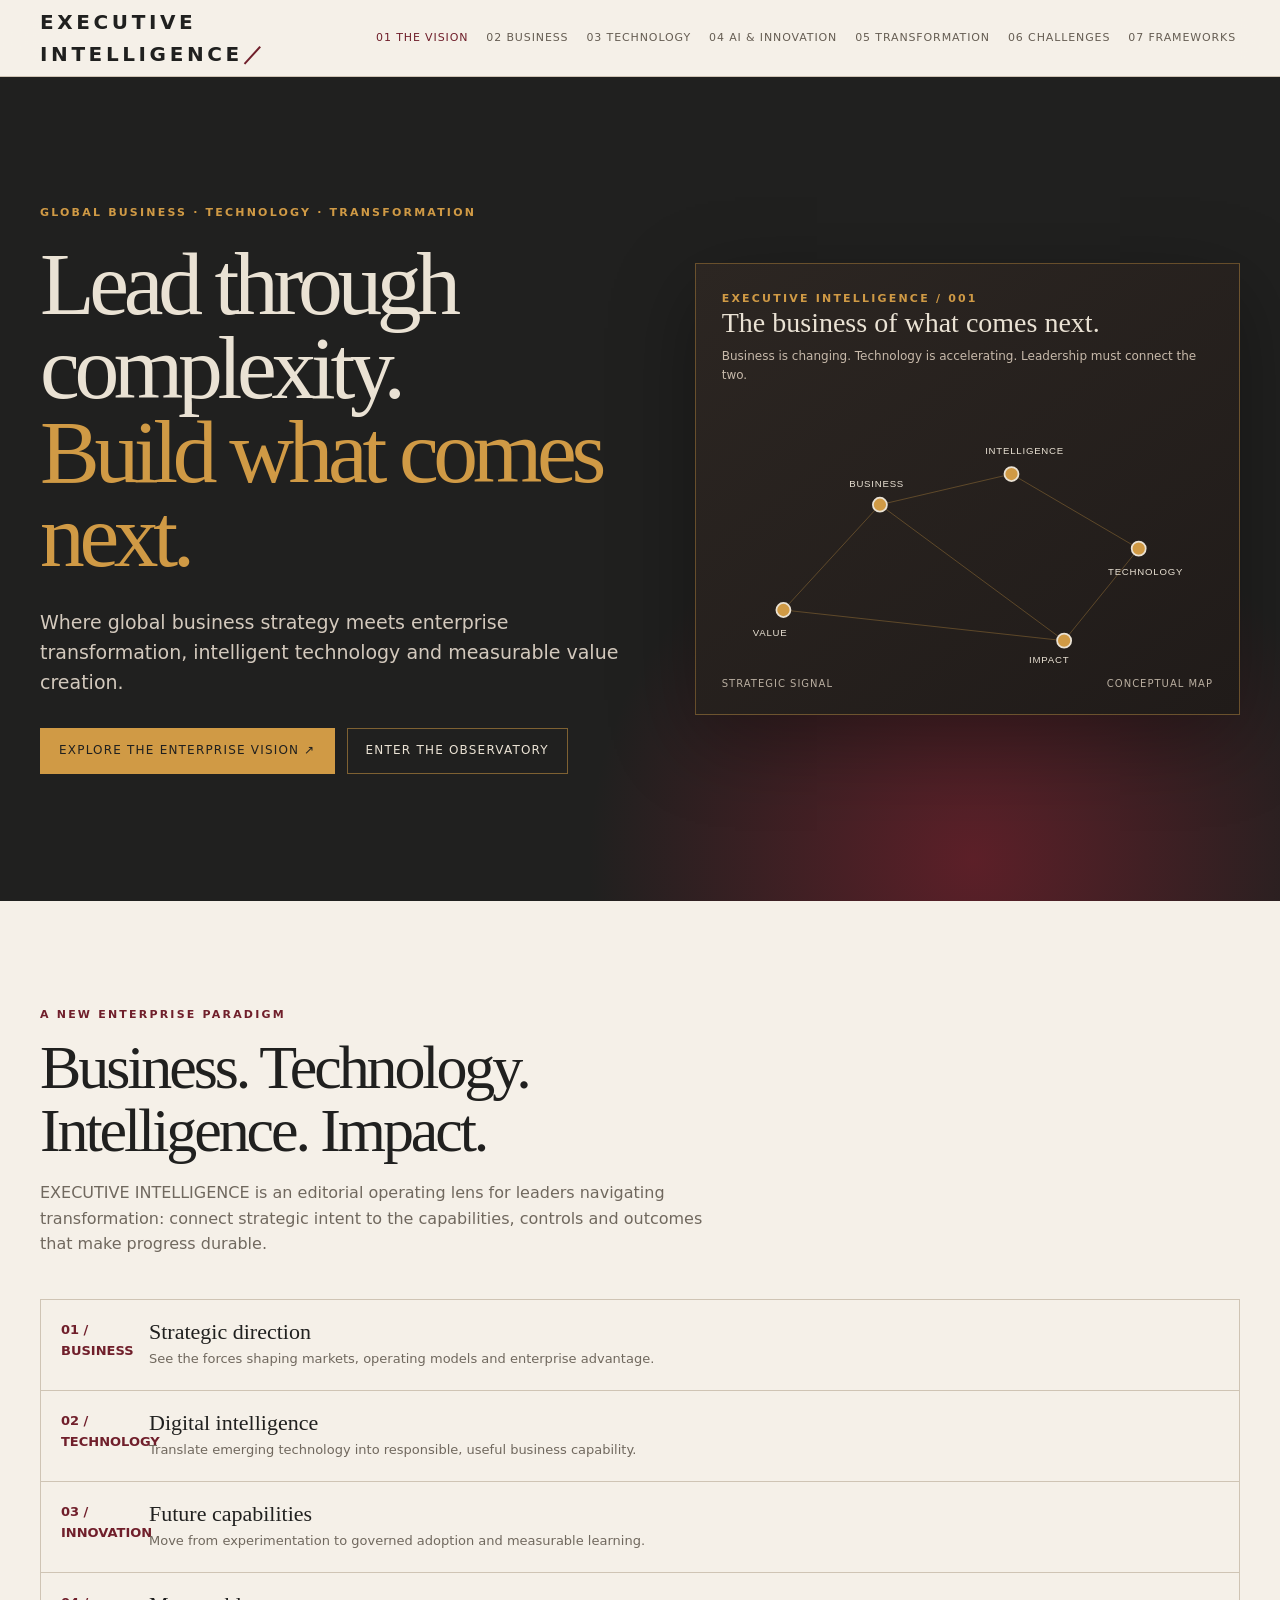
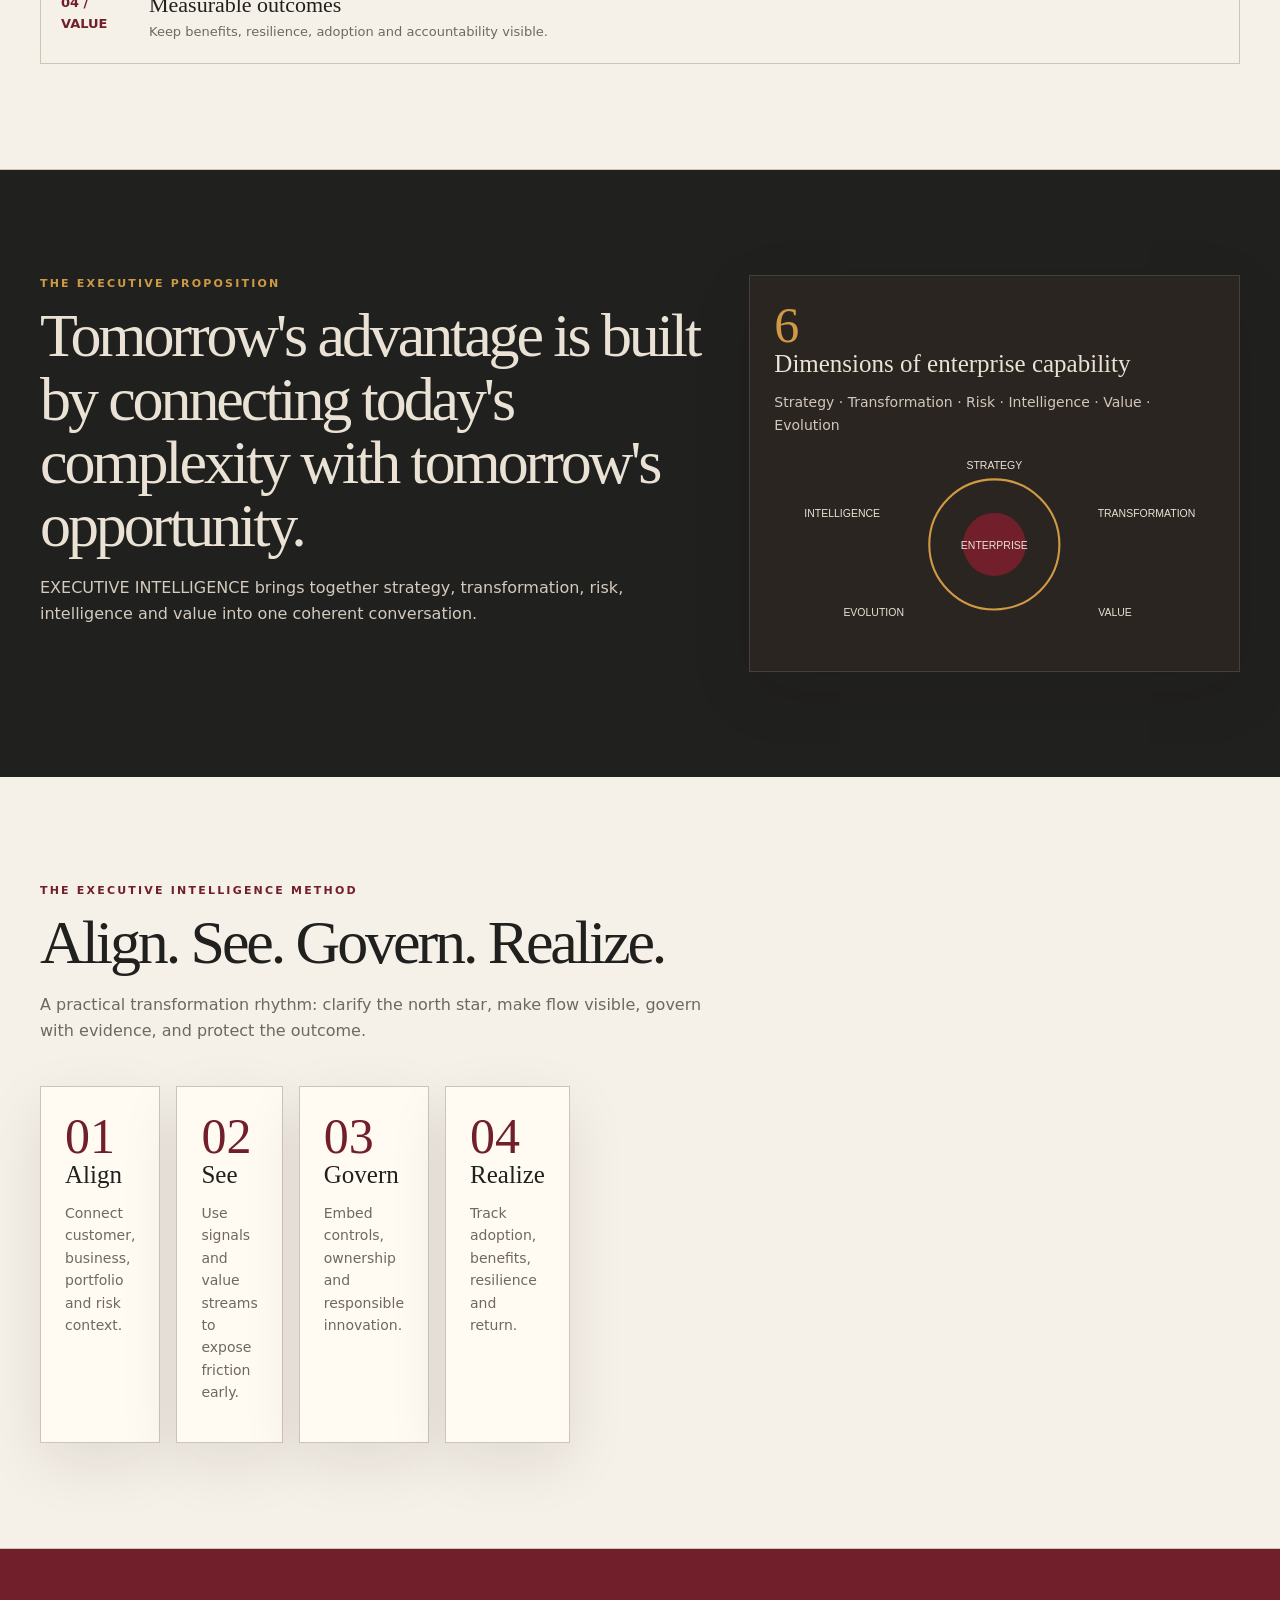
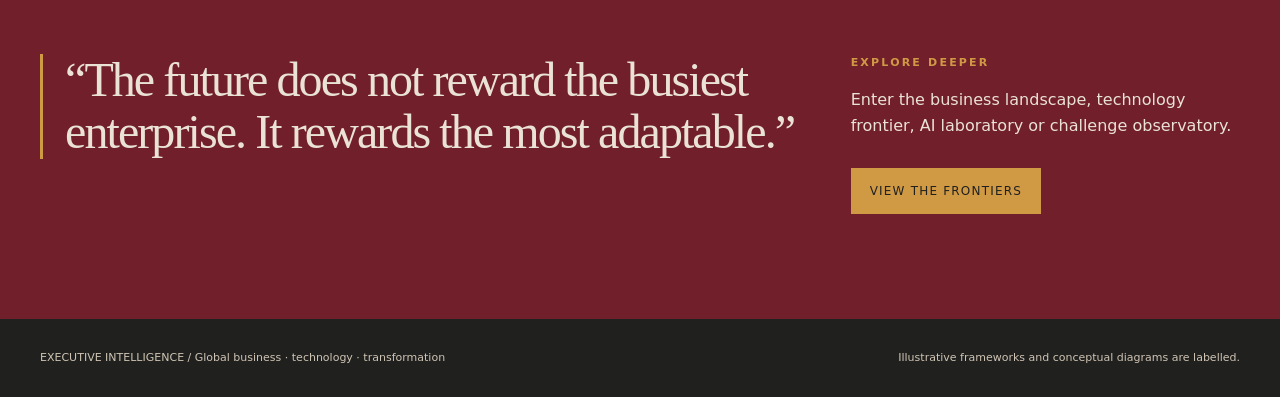
==== commit 47781cdd: "Remove brand and update certification portfolio index.html" ====
--- a/index.html
+++ b/index.html
@@ -1,8 +1,8 @@
 <!doctype html>
-<html lang="en"><head><meta charset="utf-8"><meta name="viewport" content="width=device-width,initial-scale=1"><meta name="description" content="NEXUS — global business, technology and transformation intelligence."><meta property="og:title" content="NEXUS | The business of what comes next"><meta property="og:description" content="Strategic intelligence, enterprise transformation and responsible innovation."><link rel="stylesheet" href="styles.css"><title>NEXUS | The business of what comes next</title></head>
-<body data-page="vision"><header class="masthead"><div class="shell nav"><a class="brand" href="index.html">NEXUS<span>／</span></a><button class="menu" aria-label="Open navigation">MENU</button><nav class="navlinks"><a data-page="vision" href="index.html">01 The Vision</a><a data-page="business" href="business.html">02 Business</a><a data-page="technology" href="technology.html">03 Technology</a><a data-page="ai" href="ai.html">04 AI &amp; Innovation</a><a data-page="transformation" href="transformation.html">05 Transformation</a><a data-page="challenges" href="challenges.html">06 Challenges</a><a data-page="frameworks" href="frameworks.html">07 Frameworks</a><a data-page="knowledge" href="knowledge.html">08 Knowledge</a><a data-page="engagement" href="engagement.html">09 Engagement</a></nav></div></header>
+<html lang="en"><head><meta charset="utf-8"><meta name="viewport" content="width=device-width,initial-scale=1"><meta name="description" content="EXECUTIVE INTELLIGENCE — global business, technology and transformation intelligence."><meta property="og:title" content="EXECUTIVE INTELLIGENCE | The business of what comes next"><meta property="og:description" content="Strategic intelligence, enterprise transformation and responsible innovation."><link rel="stylesheet" href="styles.css"><title>EXECUTIVE INTELLIGENCE | The business of what comes next</title></head>
+<body data-page="vision"><header class="masthead"><div class="shell nav"><a class="brand" href="index.html">EXECUTIVE INTELLIGENCE<span>／</span></a><button class="menu" aria-label="Open navigation">MENU</button><nav class="navlinks"><a data-page="vision" href="index.html">01 The Vision</a><a data-page="business" href="business.html">02 Business</a><a data-page="technology" href="technology.html">03 Technology</a><a data-page="ai" href="ai.html">04 AI &amp; Innovation</a><a data-page="transformation" href="transformation.html">05 Transformation</a><a data-page="challenges" href="challenges.html">06 Challenges</a><a data-page="frameworks" href="frameworks.html">07 Frameworks</a><a data-page="knowledge" href="knowledge.html">08 Knowledge</a><a data-page="engagement" href="engagement.html">09 Engagement</a></nav></div></header>
 <main><section class="hero"><div class="shell hero-inner"><div><div class="overline">Global business · technology · transformation</div><h1>Lead through complexity.<br><em>Build what comes next.</em></h1><p>Where global business strategy meets enterprise transformation, intelligent technology and measurable value creation.</p><div class="hero-actions"><a class="button gold" href="business.html">Explore the enterprise vision ↗</a><a class="button dark" href="challenges.html">Enter the observatory</a></div></div><div class="signal"><div class="overline">Executive intelligence / 001</div><h2>The business of what comes next.</h2><p>Business is changing. Technology is accelerating. Leadership must connect the two.</p><svg class="network" viewBox="0 0 560 300" role="img" aria-label="Global enterprise network diagram"><line x1="70" y1="220" x2="180" y2="100"/><line x1="180" y1="100" x2="330" y2="65"/><line x1="330" y1="65" x2="475" y2="150"/><line x1="475" y1="150" x2="390" y2="255"/><line x1="390" y1="255" x2="70" y2="220"/><line x1="180" y1="100" x2="390" y2="255"/><circle cx="70" cy="220" r="8"/><circle cx="180" cy="100" r="8"/><circle cx="330" cy="65" r="8"/><circle cx="475" cy="150" r="8"/><circle cx="390" cy="255" r="8"/><text x="35" y="250">VALUE</text><text x="145" y="80">BUSINESS</text><text x="300" y="42">INTELLIGENCE</text><text x="440" y="180">TECHNOLOGY</text><text x="350" y="280">IMPACT</text></svg><div class="signal-foot"><span>Strategic signal</span><span>Conceptual map</span></div></div></div></section>
-<section class="section"><div class="shell"><div class="intro"><div class="overline">A new enterprise paradigm</div><h2>Business. Technology. Intelligence. Impact.</h2><p>NEXUS is an editorial operating lens for leaders navigating transformation: connect strategic intent to the capabilities, controls and outcomes that make progress durable.</p></div><div class="feature-list"><article><strong>01 / BUSINESS</strong><div><h3>Strategic direction</h3><p>See the forces shaping markets, operating models and enterprise advantage.</p></div></article><article><strong>02 / TECHNOLOGY</strong><div><h3>Digital intelligence</h3><p>Translate emerging technology into responsible, useful business capability.</p></div></article><article><strong>03 / INNOVATION</strong><div><h3>Future capabilities</h3><p>Move from experimentation to governed adoption and measurable learning.</p></div></article><article><strong>04 / VALUE</strong><div><h3>Measurable outcomes</h3><p>Keep benefits, resilience, adoption and accountability visible.</p></div></article></div></div></section>
-<section class="section dark"><div class="shell"><div class="grid"><div class="span-7"><div class="intro"><div class="overline">The executive proposition</div><h2>Tomorrow's advantage is built by connecting today's complexity with tomorrow's opportunity.</h2><p>NEXUS brings together strategy, transformation, risk, intelligence and value into one coherent conversation.</p></div></div><div class="span-5 panel"><div class="number">6</div><h3>Dimensions of enterprise capability</h3><p>Strategy · Transformation · Risk · Intelligence · Value · Evolution</p><svg class="diagram" viewBox="0 0 420 180"><circle cx="210" cy="90" r="62" fill="none" stroke="#d09a45" stroke-width="2"/><circle cx="210" cy="90" r="30" fill="#701f2b"/><g fill="#eae2d4" font-size="10" text-anchor="middle"><text x="210" y="94">ENTERPRISE</text><text x="210" y="18">STRATEGY</text><text x="355" y="64">TRANSFORMATION</text><text x="325" y="158">VALUE</text><text x="95" y="158">EVOLUTION</text><text x="65" y="64">INTELLIGENCE</text></g></svg></div></div></div></section>
-<section class="section"><div class="shell"><div class="intro"><div class="overline">The NEXUS method</div><h2>Align. See. Govern. Realize.</h2><p>A practical transformation rhythm: clarify the north star, make flow visible, govern with evidence, and protect the outcome.</p></div><div class="grid"><div class="span-3 panel"><div class="number">01</div><h3>Align</h3><p>Connect customer, business, portfolio and risk context.</p></div><div class="span-3 panel"><div class="number">02</div><h3>See</h3><p>Use signals and value streams to expose friction early.</p></div><div class="span-3 panel"><div class="number">03</div><h3>Govern</h3><p>Embed controls, ownership and responsible innovation.</p></div><div class="span-3 panel"><div class="number">04</div><h3>Realize</h3><p>Track adoption, benefits, resilience and return.</p></div></div></div></section>
-<section class="section burgundy"><div class="shell"><div class="grid"><div class="span-8"><div class="quote">“The future does not reward the busiest enterprise. It rewards the most adaptable.”</div></div><div class="span-4"><div class="overline">Explore deeper</div><p>Enter the business landscape, technology frontier, AI laboratory or challenge observatory.</p><div class="hero-actions"><a class="button gold" href="technology.html">View the frontiers</a></div></div></div></div></section></main><footer class="footer"><div class="shell footer-inner"><span>NEXUS / Global business · technology · transformation</span><span>Illustrative frameworks and conceptual diagrams are labelled.</span></div></footer><script src="app.js"></script></body></html>
+<section class="section"><div class="shell"><div class="intro"><div class="overline">A new enterprise paradigm</div><h2>Business. Technology. Intelligence. Impact.</h2><p>EXECUTIVE INTELLIGENCE is an editorial operating lens for leaders navigating transformation: connect strategic intent to the capabilities, controls and outcomes that make progress durable.</p></div><div class="feature-list"><article><strong>01 / BUSINESS</strong><div><h3>Strategic direction</h3><p>See the forces shaping markets, operating models and enterprise advantage.</p></div></article><article><strong>02 / TECHNOLOGY</strong><div><h3>Digital intelligence</h3><p>Translate emerging technology into responsible, useful business capability.</p></div></article><article><strong>03 / INNOVATION</strong><div><h3>Future capabilities</h3><p>Move from experimentation to governed adoption and measurable learning.</p></div></article><article><strong>04 / VALUE</strong><div><h3>Measurable outcomes</h3><p>Keep benefits, resilience, adoption and accountability visible.</p></div></article></div></div></section>
+<section class="section dark"><div class="shell"><div class="grid"><div class="span-7"><div class="intro"><div class="overline">The executive proposition</div><h2>Tomorrow's advantage is built by connecting today's complexity with tomorrow's opportunity.</h2><p>EXECUTIVE INTELLIGENCE brings together strategy, transformation, risk, intelligence and value into one coherent conversation.</p></div></div><div class="span-5 panel"><div class="number">6</div><h3>Dimensions of enterprise capability</h3><p>Strategy · Transformation · Risk · Intelligence · Value · Evolution</p><svg class="diagram" viewBox="0 0 420 180"><circle cx="210" cy="90" r="62" fill="none" stroke="#d09a45" stroke-width="2"/><circle cx="210" cy="90" r="30" fill="#701f2b"/><g fill="#eae2d4" font-size="10" text-anchor="middle"><text x="210" y="94">ENTERPRISE</text><text x="210" y="18">STRATEGY</text><text x="355" y="64">TRANSFORMATION</text><text x="325" y="158">VALUE</text><text x="95" y="158">EVOLUTION</text><text x="65" y="64">INTELLIGENCE</text></g></svg></div></div></div></section>
+<section class="section"><div class="shell"><div class="intro"><div class="overline">The EXECUTIVE INTELLIGENCE method</div><h2>Align. See. Govern. Realize.</h2><p>A practical transformation rhythm: clarify the north star, make flow visible, govern with evidence, and protect the outcome.</p></div><div class="grid"><div class="span-3 panel"><div class="number">01</div><h3>Align</h3><p>Connect customer, business, portfolio and risk context.</p></div><div class="span-3 panel"><div class="number">02</div><h3>See</h3><p>Use signals and value streams to expose friction early.</p></div><div class="span-3 panel"><div class="number">03</div><h3>Govern</h3><p>Embed controls, ownership and responsible innovation.</p></div><div class="span-3 panel"><div class="number">04</div><h3>Realize</h3><p>Track adoption, benefits, resilience and return.</p></div></div></div></section>
+<section class="section burgundy"><div class="shell"><div class="grid"><div class="span-8"><div class="quote">“The future does not reward the busiest enterprise. It rewards the most adaptable.”</div></div><div class="span-4"><div class="overline">Explore deeper</div><p>Enter the business landscape, technology frontier, AI laboratory or challenge observatory.</p><div class="hero-actions"><a class="button gold" href="technology.html">View the frontiers</a></div></div></div></div></section></main><footer class="footer"><div class="shell footer-inner"><span>EXECUTIVE INTELLIGENCE / Global business · technology · transformation</span><span>Illustrative frameworks and conceptual diagrams are labelled.</span></div></footer><script src="app.js"></script></body></html>
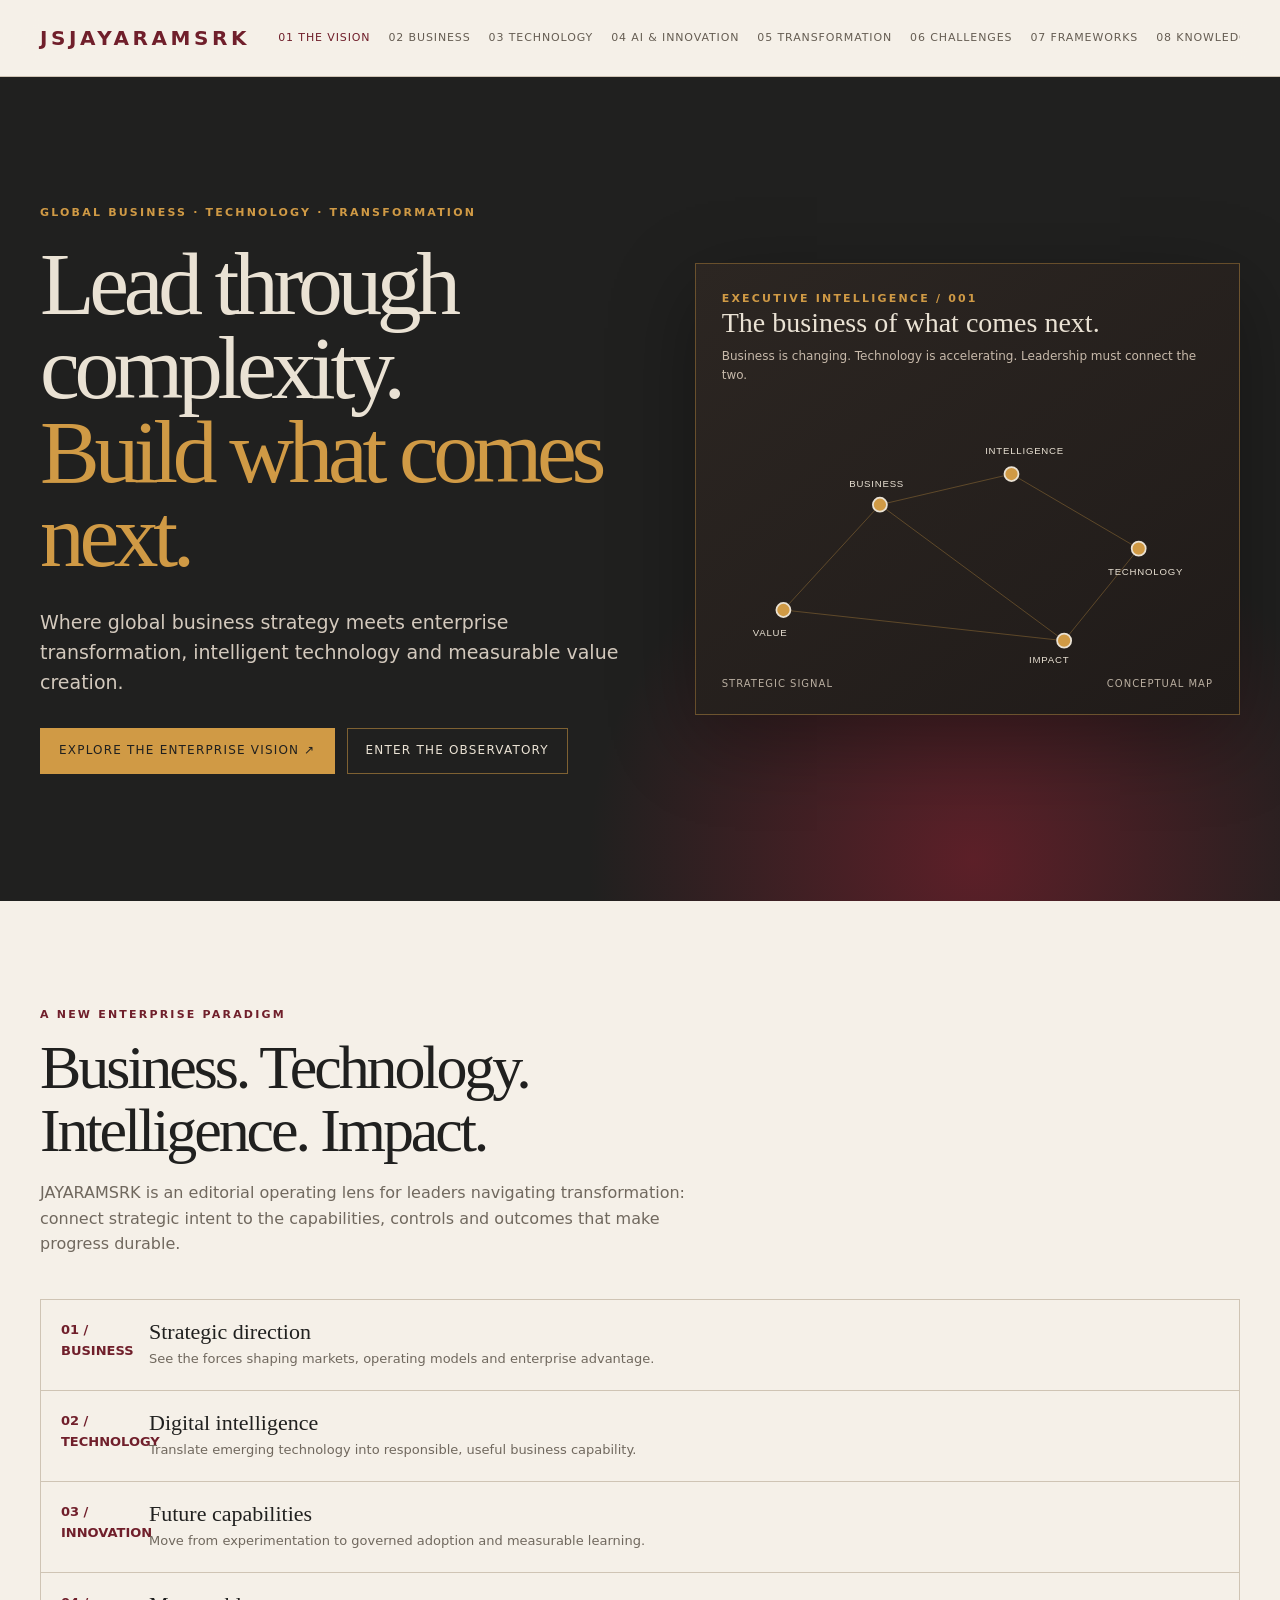
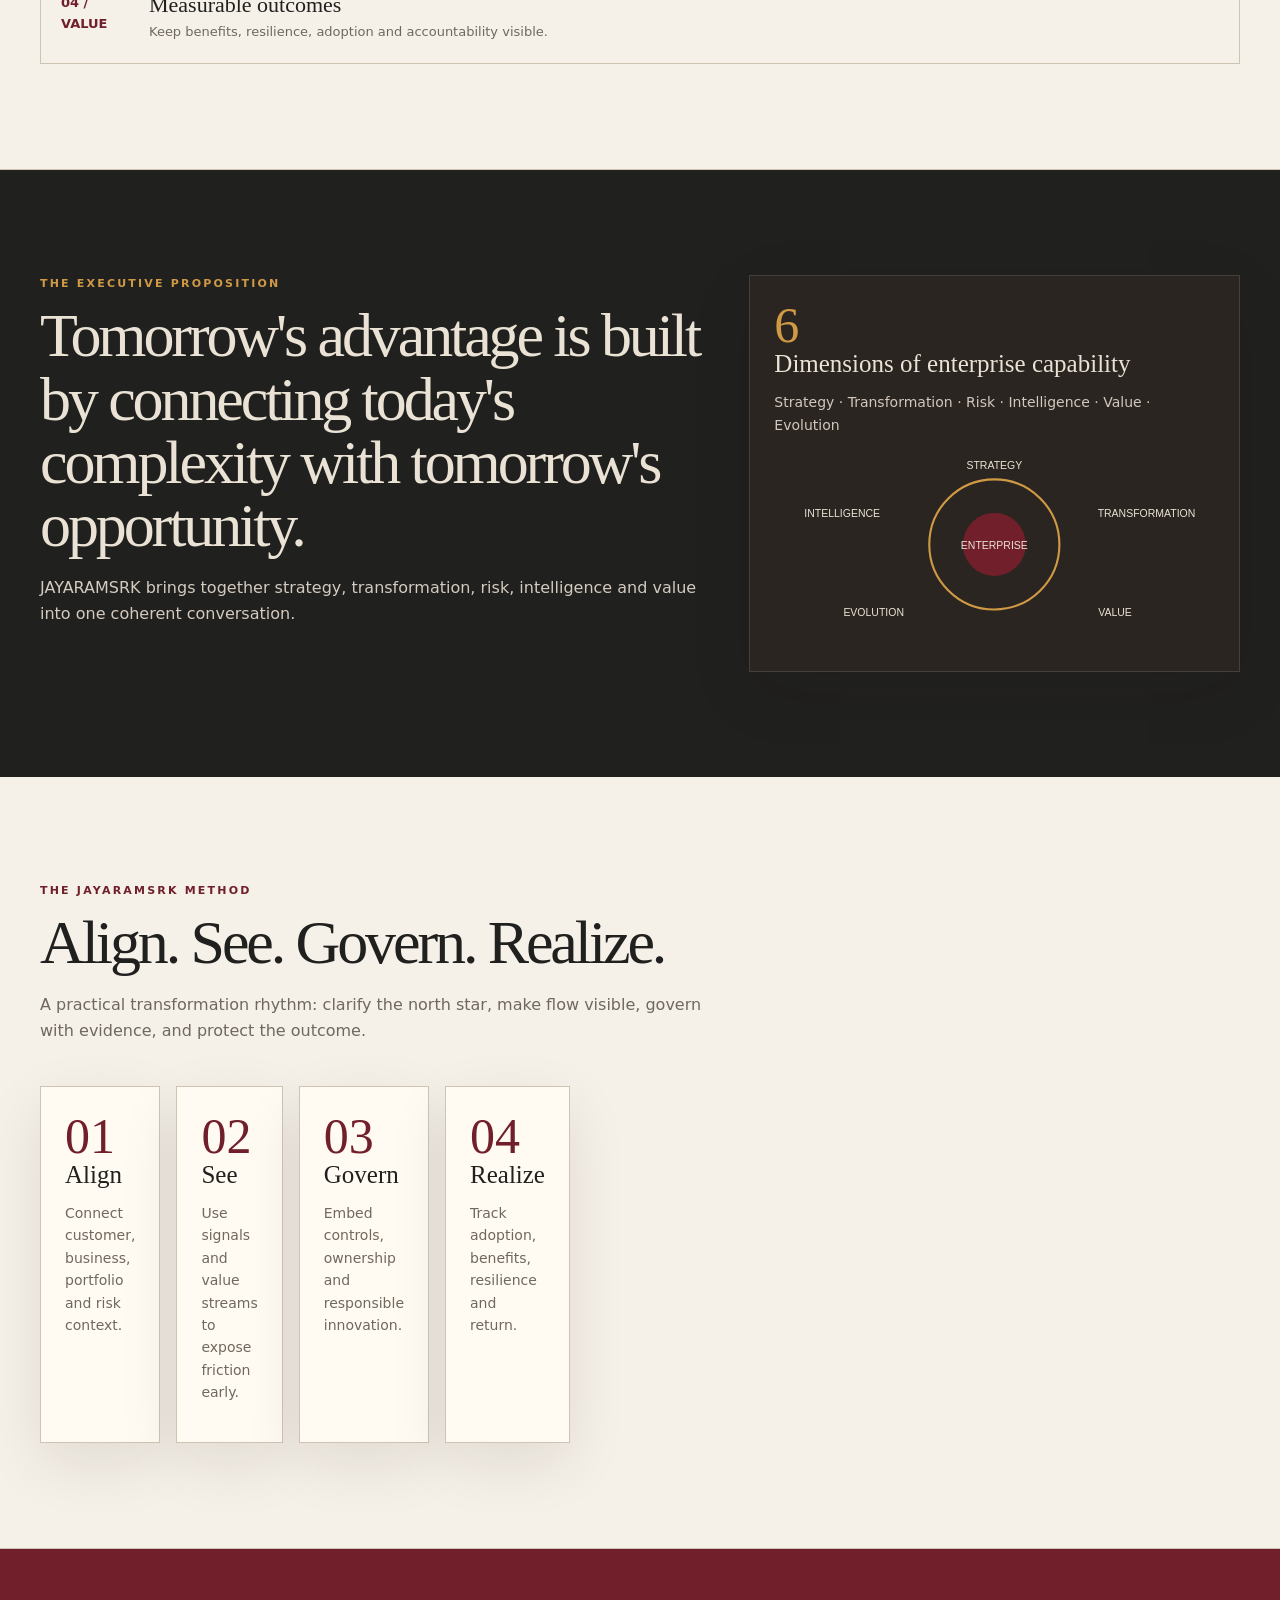
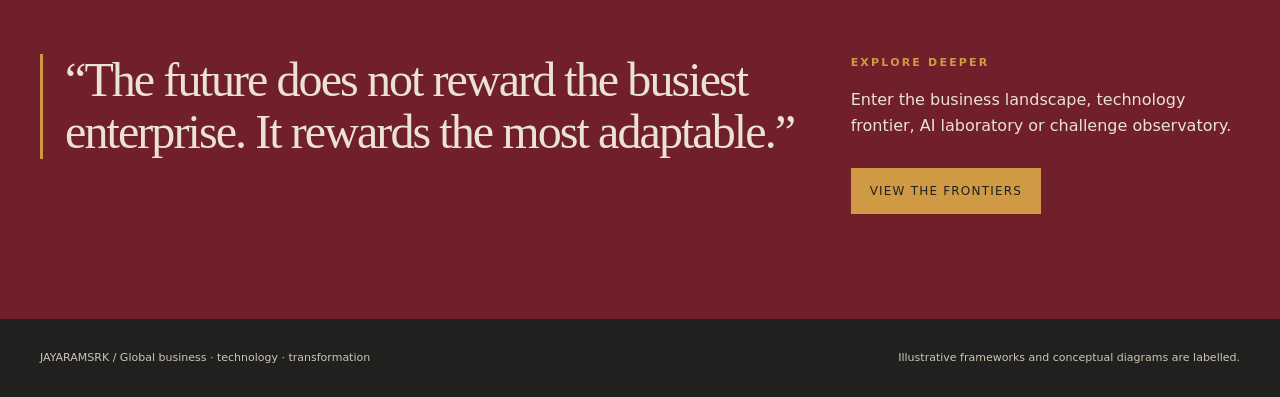
==== commit fb080a93: "Add JAYARAMSRK stamps and real issuer logos index.html" ====
--- a/index.html
+++ b/index.html
@@ -1,8 +1,8 @@
 <!doctype html>
-<html lang="en"><head><meta charset="utf-8"><meta name="viewport" content="width=device-width,initial-scale=1"><meta name="description" content="EXECUTIVE INTELLIGENCE — global business, technology and transformation intelligence."><meta property="og:title" content="EXECUTIVE INTELLIGENCE | The business of what comes next"><meta property="og:description" content="Strategic intelligence, enterprise transformation and responsible innovation."><link rel="stylesheet" href="styles.css"><title>EXECUTIVE INTELLIGENCE | The business of what comes next</title></head>
-<body data-page="vision"><header class="masthead"><div class="shell nav"><a class="brand" href="index.html">EXECUTIVE INTELLIGENCE<span>／</span></a><button class="menu" aria-label="Open navigation">MENU</button><nav class="navlinks"><a data-page="vision" href="index.html">01 The Vision</a><a data-page="business" href="business.html">02 Business</a><a data-page="technology" href="technology.html">03 Technology</a><a data-page="ai" href="ai.html">04 AI &amp; Innovation</a><a data-page="transformation" href="transformation.html">05 Transformation</a><a data-page="challenges" href="challenges.html">06 Challenges</a><a data-page="frameworks" href="frameworks.html">07 Frameworks</a><a data-page="knowledge" href="knowledge.html">08 Knowledge</a><a data-page="engagement" href="engagement.html">09 Engagement</a></nav></div></header>
+<html lang="en"><head><meta charset="utf-8"><meta name="viewport" content="width=device-width,initial-scale=1"><meta name="description" content="JAYARAMSRK — global business, technology and transformation intelligence."><meta property="og:title" content="JAYARAMSRK | The business of what comes next"><meta property="og:description" content="Strategic intelligence, enterprise transformation and responsible innovation."><link rel="stylesheet" href="styles.css"><title>JAYARAMSRK | The business of what comes next</title></head>
+<body data-page="vision"><header class="masthead"><div class="shell nav"><a class="brand" href="index.html"><span class="brand-stamp" aria-label="JAYARAMSRK logo"><b>JS</b><span>JAYARAMSRK</span></span></a><button class="menu" aria-label="Open navigation">MENU</button><nav class="navlinks"><a data-page="vision" href="index.html">01 The Vision</a><a data-page="business" href="business.html">02 Business</a><a data-page="technology" href="technology.html">03 Technology</a><a data-page="ai" href="ai.html">04 AI &amp; Innovation</a><a data-page="transformation" href="transformation.html">05 Transformation</a><a data-page="challenges" href="challenges.html">06 Challenges</a><a data-page="frameworks" href="frameworks.html">07 Frameworks</a><a data-page="knowledge" href="knowledge.html">08 Knowledge</a><a data-page="engagement" href="engagement.html">09 Engagement</a></nav></div></header>
 <main><section class="hero"><div class="shell hero-inner"><div><div class="overline">Global business · technology · transformation</div><h1>Lead through complexity.<br><em>Build what comes next.</em></h1><p>Where global business strategy meets enterprise transformation, intelligent technology and measurable value creation.</p><div class="hero-actions"><a class="button gold" href="business.html">Explore the enterprise vision ↗</a><a class="button dark" href="challenges.html">Enter the observatory</a></div></div><div class="signal"><div class="overline">Executive intelligence / 001</div><h2>The business of what comes next.</h2><p>Business is changing. Technology is accelerating. Leadership must connect the two.</p><svg class="network" viewBox="0 0 560 300" role="img" aria-label="Global enterprise network diagram"><line x1="70" y1="220" x2="180" y2="100"/><line x1="180" y1="100" x2="330" y2="65"/><line x1="330" y1="65" x2="475" y2="150"/><line x1="475" y1="150" x2="390" y2="255"/><line x1="390" y1="255" x2="70" y2="220"/><line x1="180" y1="100" x2="390" y2="255"/><circle cx="70" cy="220" r="8"/><circle cx="180" cy="100" r="8"/><circle cx="330" cy="65" r="8"/><circle cx="475" cy="150" r="8"/><circle cx="390" cy="255" r="8"/><text x="35" y="250">VALUE</text><text x="145" y="80">BUSINESS</text><text x="300" y="42">INTELLIGENCE</text><text x="440" y="180">TECHNOLOGY</text><text x="350" y="280">IMPACT</text></svg><div class="signal-foot"><span>Strategic signal</span><span>Conceptual map</span></div></div></div></section>
-<section class="section"><div class="shell"><div class="intro"><div class="overline">A new enterprise paradigm</div><h2>Business. Technology. Intelligence. Impact.</h2><p>EXECUTIVE INTELLIGENCE is an editorial operating lens for leaders navigating transformation: connect strategic intent to the capabilities, controls and outcomes that make progress durable.</p></div><div class="feature-list"><article><strong>01 / BUSINESS</strong><div><h3>Strategic direction</h3><p>See the forces shaping markets, operating models and enterprise advantage.</p></div></article><article><strong>02 / TECHNOLOGY</strong><div><h3>Digital intelligence</h3><p>Translate emerging technology into responsible, useful business capability.</p></div></article><article><strong>03 / INNOVATION</strong><div><h3>Future capabilities</h3><p>Move from experimentation to governed adoption and measurable learning.</p></div></article><article><strong>04 / VALUE</strong><div><h3>Measurable outcomes</h3><p>Keep benefits, resilience, adoption and accountability visible.</p></div></article></div></div></section>
-<section class="section dark"><div class="shell"><div class="grid"><div class="span-7"><div class="intro"><div class="overline">The executive proposition</div><h2>Tomorrow's advantage is built by connecting today's complexity with tomorrow's opportunity.</h2><p>EXECUTIVE INTELLIGENCE brings together strategy, transformation, risk, intelligence and value into one coherent conversation.</p></div></div><div class="span-5 panel"><div class="number">6</div><h3>Dimensions of enterprise capability</h3><p>Strategy · Transformation · Risk · Intelligence · Value · Evolution</p><svg class="diagram" viewBox="0 0 420 180"><circle cx="210" cy="90" r="62" fill="none" stroke="#d09a45" stroke-width="2"/><circle cx="210" cy="90" r="30" fill="#701f2b"/><g fill="#eae2d4" font-size="10" text-anchor="middle"><text x="210" y="94">ENTERPRISE</text><text x="210" y="18">STRATEGY</text><text x="355" y="64">TRANSFORMATION</text><text x="325" y="158">VALUE</text><text x="95" y="158">EVOLUTION</text><text x="65" y="64">INTELLIGENCE</text></g></svg></div></div></div></section>
-<section class="section"><div class="shell"><div class="intro"><div class="overline">The EXECUTIVE INTELLIGENCE method</div><h2>Align. See. Govern. Realize.</h2><p>A practical transformation rhythm: clarify the north star, make flow visible, govern with evidence, and protect the outcome.</p></div><div class="grid"><div class="span-3 panel"><div class="number">01</div><h3>Align</h3><p>Connect customer, business, portfolio and risk context.</p></div><div class="span-3 panel"><div class="number">02</div><h3>See</h3><p>Use signals and value streams to expose friction early.</p></div><div class="span-3 panel"><div class="number">03</div><h3>Govern</h3><p>Embed controls, ownership and responsible innovation.</p></div><div class="span-3 panel"><div class="number">04</div><h3>Realize</h3><p>Track adoption, benefits, resilience and return.</p></div></div></div></section>
-<section class="section burgundy"><div class="shell"><div class="grid"><div class="span-8"><div class="quote">“The future does not reward the busiest enterprise. It rewards the most adaptable.”</div></div><div class="span-4"><div class="overline">Explore deeper</div><p>Enter the business landscape, technology frontier, AI laboratory or challenge observatory.</p><div class="hero-actions"><a class="button gold" href="technology.html">View the frontiers</a></div></div></div></div></section></main><footer class="footer"><div class="shell footer-inner"><span>EXECUTIVE INTELLIGENCE / Global business · technology · transformation</span><span>Illustrative frameworks and conceptual diagrams are labelled.</span></div></footer><script src="app.js"></script></body></html>
+<section class="section"><div class="shell"><div class="intro"><div class="overline">A new enterprise paradigm</div><h2>Business. Technology. Intelligence. Impact.</h2><p>JAYARAMSRK is an editorial operating lens for leaders navigating transformation: connect strategic intent to the capabilities, controls and outcomes that make progress durable.</p></div><div class="feature-list"><article><strong>01 / BUSINESS</strong><div><h3>Strategic direction</h3><p>See the forces shaping markets, operating models and enterprise advantage.</p></div></article><article><strong>02 / TECHNOLOGY</strong><div><h3>Digital intelligence</h3><p>Translate emerging technology into responsible, useful business capability.</p></div></article><article><strong>03 / INNOVATION</strong><div><h3>Future capabilities</h3><p>Move from experimentation to governed adoption and measurable learning.</p></div></article><article><strong>04 / VALUE</strong><div><h3>Measurable outcomes</h3><p>Keep benefits, resilience, adoption and accountability visible.</p></div></article></div></div></section>
+<section class="section dark"><div class="shell"><div class="grid"><div class="span-7"><div class="intro"><div class="overline">The executive proposition</div><h2>Tomorrow's advantage is built by connecting today's complexity with tomorrow's opportunity.</h2><p>JAYARAMSRK brings together strategy, transformation, risk, intelligence and value into one coherent conversation.</p></div></div><div class="span-5 panel"><div class="number">6</div><h3>Dimensions of enterprise capability</h3><p>Strategy · Transformation · Risk · Intelligence · Value · Evolution</p><svg class="diagram" viewBox="0 0 420 180"><circle cx="210" cy="90" r="62" fill="none" stroke="#d09a45" stroke-width="2"/><circle cx="210" cy="90" r="30" fill="#701f2b"/><g fill="#eae2d4" font-size="10" text-anchor="middle"><text x="210" y="94">ENTERPRISE</text><text x="210" y="18">STRATEGY</text><text x="355" y="64">TRANSFORMATION</text><text x="325" y="158">VALUE</text><text x="95" y="158">EVOLUTION</text><text x="65" y="64">INTELLIGENCE</text></g></svg></div></div></div></section>
+<section class="section"><div class="shell"><div class="intro"><div class="overline">The JAYARAMSRK method</div><h2>Align. See. Govern. Realize.</h2><p>A practical transformation rhythm: clarify the north star, make flow visible, govern with evidence, and protect the outcome.</p></div><div class="grid"><div class="span-3 panel"><div class="number">01</div><h3>Align</h3><p>Connect customer, business, portfolio and risk context.</p></div><div class="span-3 panel"><div class="number">02</div><h3>See</h3><p>Use signals and value streams to expose friction early.</p></div><div class="span-3 panel"><div class="number">03</div><h3>Govern</h3><p>Embed controls, ownership and responsible innovation.</p></div><div class="span-3 panel"><div class="number">04</div><h3>Realize</h3><p>Track adoption, benefits, resilience and return.</p></div></div></div></section>
+<section class="section burgundy"><div class="shell"><div class="grid"><div class="span-8"><div class="quote">“The future does not reward the busiest enterprise. It rewards the most adaptable.”</div></div><div class="span-4"><div class="overline">Explore deeper</div><p>Enter the business landscape, technology frontier, AI laboratory or challenge observatory.</p><div class="hero-actions"><a class="button gold" href="technology.html">View the frontiers</a></div></div></div></div></section></main><footer class="footer"><div class="shell footer-inner"><span>JAYARAMSRK / Global business · technology · transformation</span><span>Illustrative frameworks and conceptual diagrams are labelled.</span></div></footer><script src="app.js"></script></body></html>
--- a/styles.css
+++ b/styles.css
@@ -1,2 +1,3 @@
 :root{--burgundy:#701f2b;--gold:#d09a45;--verm:#d65a32;--green:#536b50;--ink:#20201f;--ivory:#eae2d4;--stone:#b9aea0;--paper:#f5f0e8;--line:#cfc4b4;--shadow:0 20px 60px #20150e18}
 *{box-sizing:border-box}html{scroll-behavior:smooth;scroll-padding-top:80px}body{margin:0;background:var(--paper);color:var(--ink);font:16px/1.6 Inter,ui-sans-serif,system-ui,-apple-system,"Segoe UI",sans-serif}a{color:inherit;text-underline-offset:4px}a:hover{color:var(--burgundy)}button{font:inherit}.shell{width:min(1200px,calc(100% - 48px));margin:auto}.masthead{position:sticky;top:0;z-index:10;background:#f5f0e8ee;border-bottom:1px solid var(--line);backdrop-filter:blur(16px)}.nav{min-height:76px;display:flex;align-items:center;justify-content:space-between;gap:28px}.brand{font-size:20px;letter-spacing:.18em;font-weight:800;text-decoration:none}.brand span{color:var(--burgundy)}.navlinks{display:flex;gap:18px;align-items:center;overflow:auto;white-space:nowrap;font-size:11px;text-transform:uppercase;letter-spacing:.08em}.navlinks a{text-decoration:none;color:#665d53}.navlinks a:hover,.navlinks a.active{color:var(--burgundy)}.menu{display:none;border:1px solid var(--line);background:transparent;padding:7px 10px}.hero{background:var(--ink);color:var(--ivory);min-height:calc(100vh - 76px);display:grid;align-items:center;overflow:hidden;position:relative}.hero:after{content:"";position:absolute;inset:auto -12% -40% 40%;height:90%;background:radial-gradient(circle,#701f2b 0,transparent 65%);opacity:.75}.hero-inner{position:relative;z-index:1;padding:90px 0;display:grid;grid-template-columns:1.04fr .96fr;gap:64px;align-items:center}.overline{color:var(--gold);font-size:11px;letter-spacing:.2em;text-transform:uppercase;font-weight:800}.hero h1{font:500 clamp(48px,7vw,94px)/.94 Georgia,serif;letter-spacing:-.06em;margin:20px 0 28px;max-width:760px}.hero h1 em{font-style:normal;color:var(--gold)}.hero p{color:#d3c9bd;max-width:610px;font-size:19px}.hero-actions{display:flex;gap:12px;flex-wrap:wrap;margin-top:30px}.button{display:inline-flex;align-items:center;justify-content:center;min-height:46px;padding:11px 18px;border:1px solid var(--gold);text-decoration:none;font-size:12px;text-transform:uppercase;letter-spacing:.1em}.button.gold{background:var(--gold);color:var(--ink);border-color:var(--gold)}.button.dark{border-color:#d09a4588;color:var(--ivory)}.signal{min-height:430px;border:1px solid #d09a4566;background:linear-gradient(145deg,#2c2622,#201b19);position:relative;padding:26px;box-shadow:0 25px 80px #0005}.signal h2{font:500 28px/1.1 Georgia,serif;margin:0}.signal p{font-size:12px;margin:8px 0;color:#c7b9aa}.network{width:100%;height:auto;margin-top:24px}.network line{stroke:#d09a4560;stroke-width:1}.network circle{fill:#d09a45;stroke:#eae2d4;stroke-width:2}.network text{fill:#eae2d4;font:11px Inter,sans-serif;letter-spacing:.08em}.signal-foot{position:absolute;bottom:22px;left:26px;right:26px;display:flex;justify-content:space-between;color:#b9aea0;font-size:10px;text-transform:uppercase;letter-spacing:.1em}.section{padding:105px 0;border-bottom:1px solid var(--line)}.section.dark{background:var(--ink);color:var(--ivory);border:0}.section.burgundy{background:var(--burgundy);color:var(--ivory);border:0}.intro{max-width:760px;margin-bottom:42px}.intro .overline{color:var(--burgundy)}.dark .intro .overline,.burgundy .intro .overline{color:var(--gold)}.intro h2{font:500 clamp(34px,5vw,62px)/1.02 Georgia,serif;letter-spacing:-.05em;margin:12px 0 18px}.intro p{color:#70685e;max-width:680px}.dark .intro p,.burgundy .intro p{color:#d4cabe}.eyebrow{font-size:11px;letter-spacing:.16em;text-transform:uppercase;color:var(--burgundy);font-weight:800}.dark .eyebrow,.burgundy .eyebrow{color:var(--gold)}.grid{display:grid;grid-template-columns:repeat(12,1fr);gap:16px}.panel{background:#fffaf2;border:1px solid var(--line);padding:24px;box-shadow:var(--shadow)}.dark .panel{background:#2b2521;border-color:#ffffff20}.burgundy .panel{background:#7f2b37;border-color:#ffffff30}.span-4{grid-column:span 4}.span-5{grid-column:span 5}.span-6{grid-column:span 6}.span-7{grid-column:span 7}.span-8{grid-column:span 8}.span-12{grid-column:span 12}.panel h3{margin:0 0 9px;font:500 25px/1.1 Georgia,serif}.panel p{color:#71685e;font-size:14px}.dark .panel p,.burgundy .panel p{color:#d2c7bc}.number{font:500 50px/1 Georgia,serif;color:var(--burgundy)}.dark .number,.burgundy .number{color:var(--gold)}.tag{display:inline-block;border:1px solid var(--line);padding:4px 8px;font-size:10px;text-transform:uppercase;letter-spacing:.08em;color:#6b6258;margin:3px}.dark .tag,.burgundy .tag{border-color:#ffffff35;color:#e0d4c7}.feature-list{display:grid;gap:1px;background:var(--line);border:1px solid var(--line)}.feature-list article{background:var(--paper);padding:20px;display:grid;grid-template-columns:70px 1fr;gap:18px}.feature-list article strong{color:var(--burgundy);font-size:13px}.feature-list h3{margin:0;font:500 22px/1.1 Georgia,serif}.feature-list p{margin:5px 0 0;color:#70685e;font-size:13px}.dark .feature-list,.dark .feature-list article{background:#2b2521;border-color:#ffffff20}.dark .feature-list article strong{color:var(--gold)}.dark .feature-list p{color:#d2c7bc}.quote{font:500 clamp(28px,4vw,48px)/1.1 Georgia,serif;letter-spacing:-.04em;border-left:3px solid var(--gold);padding-left:22px}.diagram{width:100%;height:auto}.diagram text{font-family:Inter,Arial,sans-serif}.bar{margin:15px 0}.bar-head{display:flex;justify-content:space-between;font-size:12px;margin-bottom:6px}.track{height:9px;background:#d8cdbf;overflow:hidden}.fill{height:100%;background:linear-gradient(90deg,var(--burgundy),var(--gold))}.dark .track{background:#51483f}.footer{background:var(--ink);color:#cfc4b4;padding:30px 0;font-size:11px}.footer-inner{display:flex;justify-content:space-between;gap:20px}.page-hero{background:var(--ink);color:var(--ivory);padding:90px 0 80px}.page-hero h1{font:500 clamp(44px,7vw,80px)/.95 Georgia,serif;max-width:850px;margin:14px 0 20px}.page-hero p{max-width:680px;color:#d4cabe;font-size:18px}.pill-nav{display:flex;gap:8px;flex-wrap:wrap;margin-top:28px}.pill-nav a{border:1px solid #d09a4566;color:var(--ivory);padding:8px 12px;text-decoration:none;font-size:11px;text-transform:uppercase;letter-spacing:.08em}.kpi{font:500 34px Georgia,serif;color:var(--burgundy)}.dark .kpi,.burgundy .kpi{color:var(--gold)}.source{font-size:10px;color:#867b70;text-transform:uppercase;letter-spacing:.08em}.tabs{display:flex;gap:8px;flex-wrap:wrap;margin-bottom:24px}.tab{border:1px solid var(--line);background:transparent;color:#665d53;padding:9px 13px;cursor:pointer;font-size:11px;text-transform:uppercase;letter-spacing:.08em}.tab.active,.tab:hover{background:var(--burgundy);color:var(--ivory);border-color:var(--burgundy)}.tab-panel{display:none}.tab-panel.active{display:block}.matrix{display:grid;grid-template-columns:repeat(4,1fr);gap:5px}.matrix span{min-height:54px;padding:10px;background:#d8cdbf;font-size:11px}.matrix span:nth-child(3n){background:#bcae9c}.matrix span:nth-child(5n){background:#d09a45}.mobile-only{display:none}@media(max-width:850px){.hero-inner{grid-template-columns:1fr}.signal{min-height:360px}.span-4,.span-5,.span-6,.span-7,.span-8{grid-column:span 6}.navlinks{display:none}.menu{display:block}.nav.open .navlinks{display:flex;position:absolute;top:76px;left:0;right:0;background:var(--paper);padding:18px 24px;flex-direction:column;align-items:flex-start;border-bottom:1px solid var(--line)}.mobile-only{display:block}}@media(max-width:560px){.shell{width:calc(100% - 32px)}.hero h1{font-size:52px}.section{padding:70px 0}.span-4,.span-5,.span-6,.span-7,.span-8,.span-12{grid-column:span 12}.feature-list article{grid-template-columns:1fr}.footer-inner{flex-direction:column}.matrix{grid-template-columns:repeat(2,1fr)}}@media(prefers-reduced-motion:reduce){html{scroll-behavior:auto}*,*:before,*:after{animation:none!important;transition:none!important}}
+.credential-grid{display:grid;grid-template-columns:repeat(2,minmax(0,1fr));gap:16px}.credential-card{background:#fffaf2;border:1px solid var(--line);padding:20px;box-shadow:var(--shadow);position:relative}.credential-card h3{margin:0 0 8px;font:500 24px/1.05 Georgia,serif}.credential-card p{color:#70685e;font-size:13px;margin:8px 0}.credential-card .chapter{color:var(--burgundy);font-size:10px;font-weight:800;letter-spacing:.14em;text-transform:uppercase}.issuer-list{display:flex;flex-wrap:wrap;gap:7px;margin:14px 0}.issuer-badge{display:inline-flex;align-items:center;gap:7px;border:1px solid #c9b9a7;background:#f4ecdf;padding:6px 8px;color:#40382f;font-size:10px;font-weight:700;letter-spacing:.03em}.issuer-mark{display:grid;place-items:center;min-width:24px;height:24px;background:var(--ink);color:var(--gold);font-size:9px;font-weight:800}.credential-meta{display:grid;grid-template-columns:repeat(3,1fr);gap:7px;margin-top:15px}.credential-meta span{border-top:2px solid var(--gold);padding-top:6px;font-size:10px;color:#70685e}.credential-meta b{display:block;color:var(--burgundy);font-size:15px}.credential-note{font-size:10px!important;color:#867b70!important;text-transform:uppercase;letter-spacing:.06em}.dark .credential-card{background:#2b2521;border-color:#ffffff20}.dark .credential-card p,.dark .credential-meta span{color:#d2c7bc}.dark .credential-card .chapter{color:var(--gold)}.dark .issuer-badge{background:#3a312a;border-color:#ffffff25;color:#eae2d4}.dark .issuer-mark{background:var(--gold);color:var(--ink)}@media(max-width:850px){.credential-grid{grid-template-columns:1fr}}@media(max-width:560px){.credential-meta{grid-template-columns:1fr 1fr}}
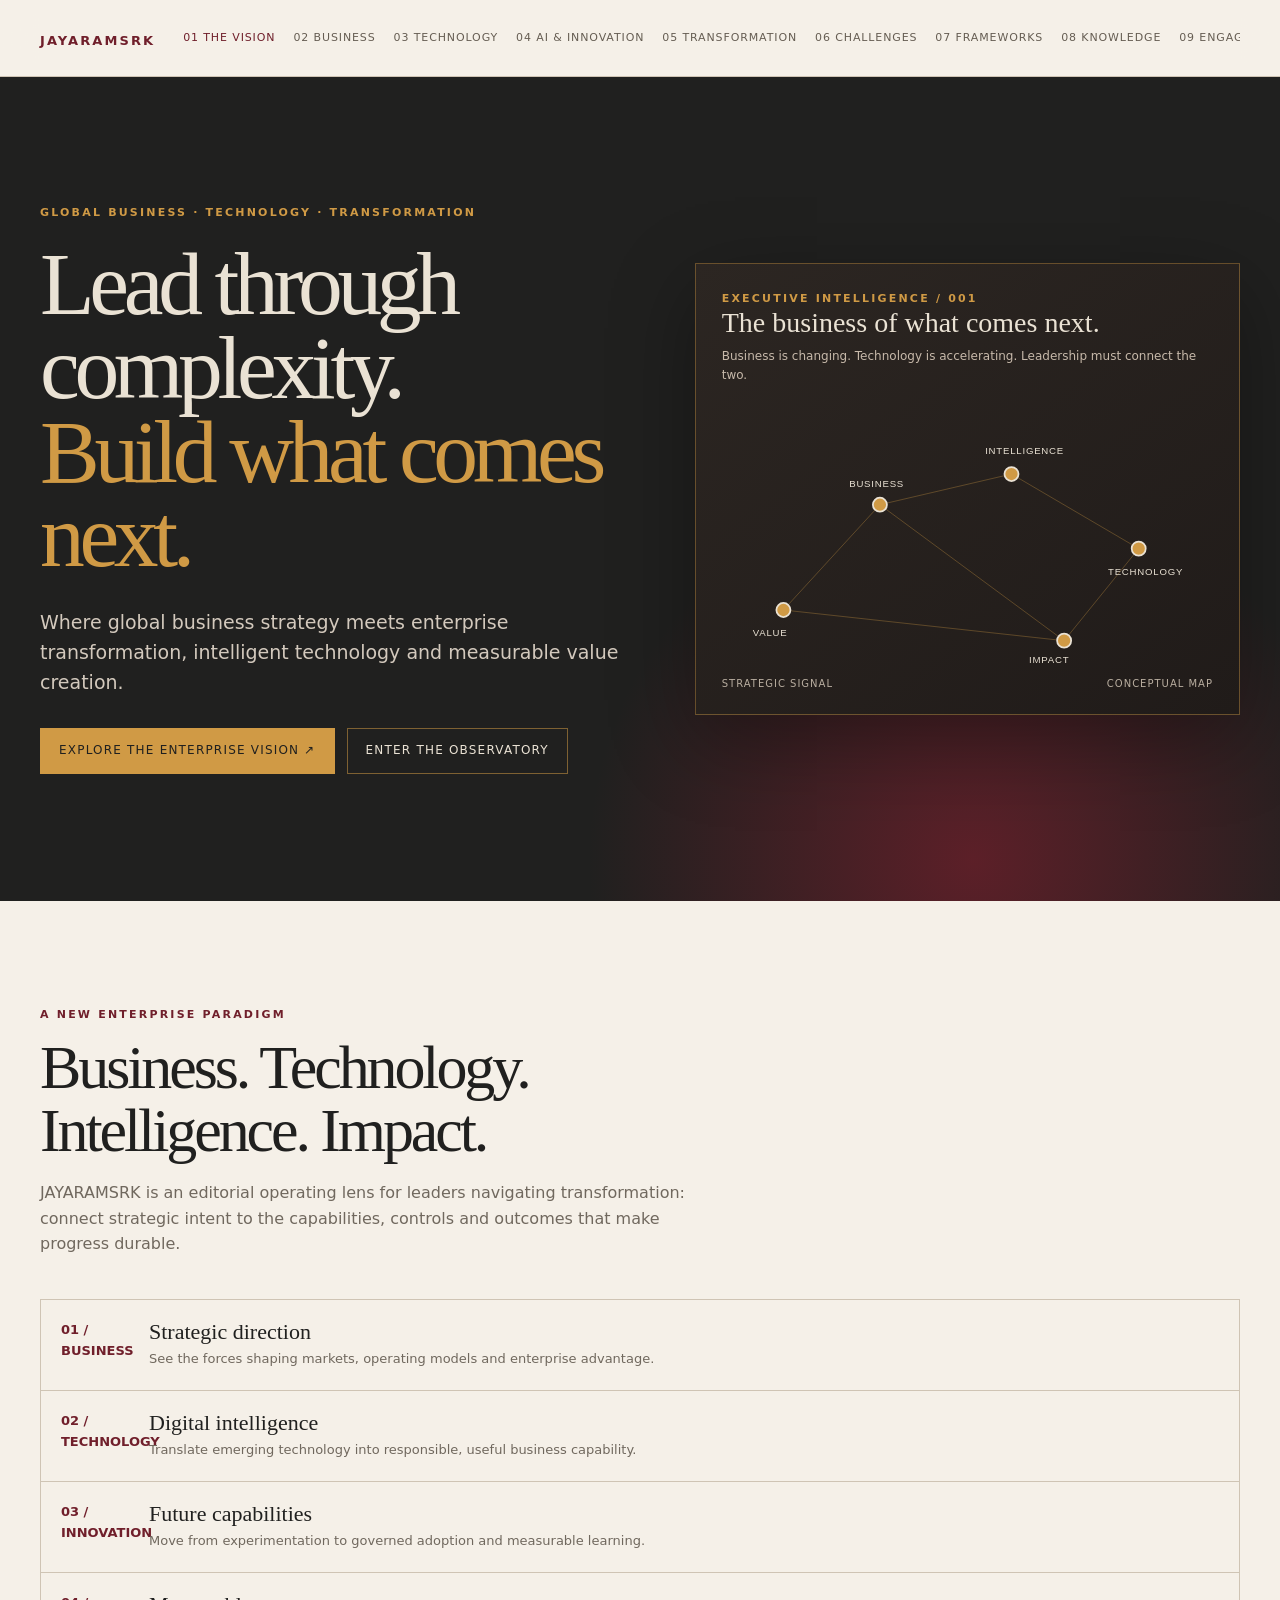
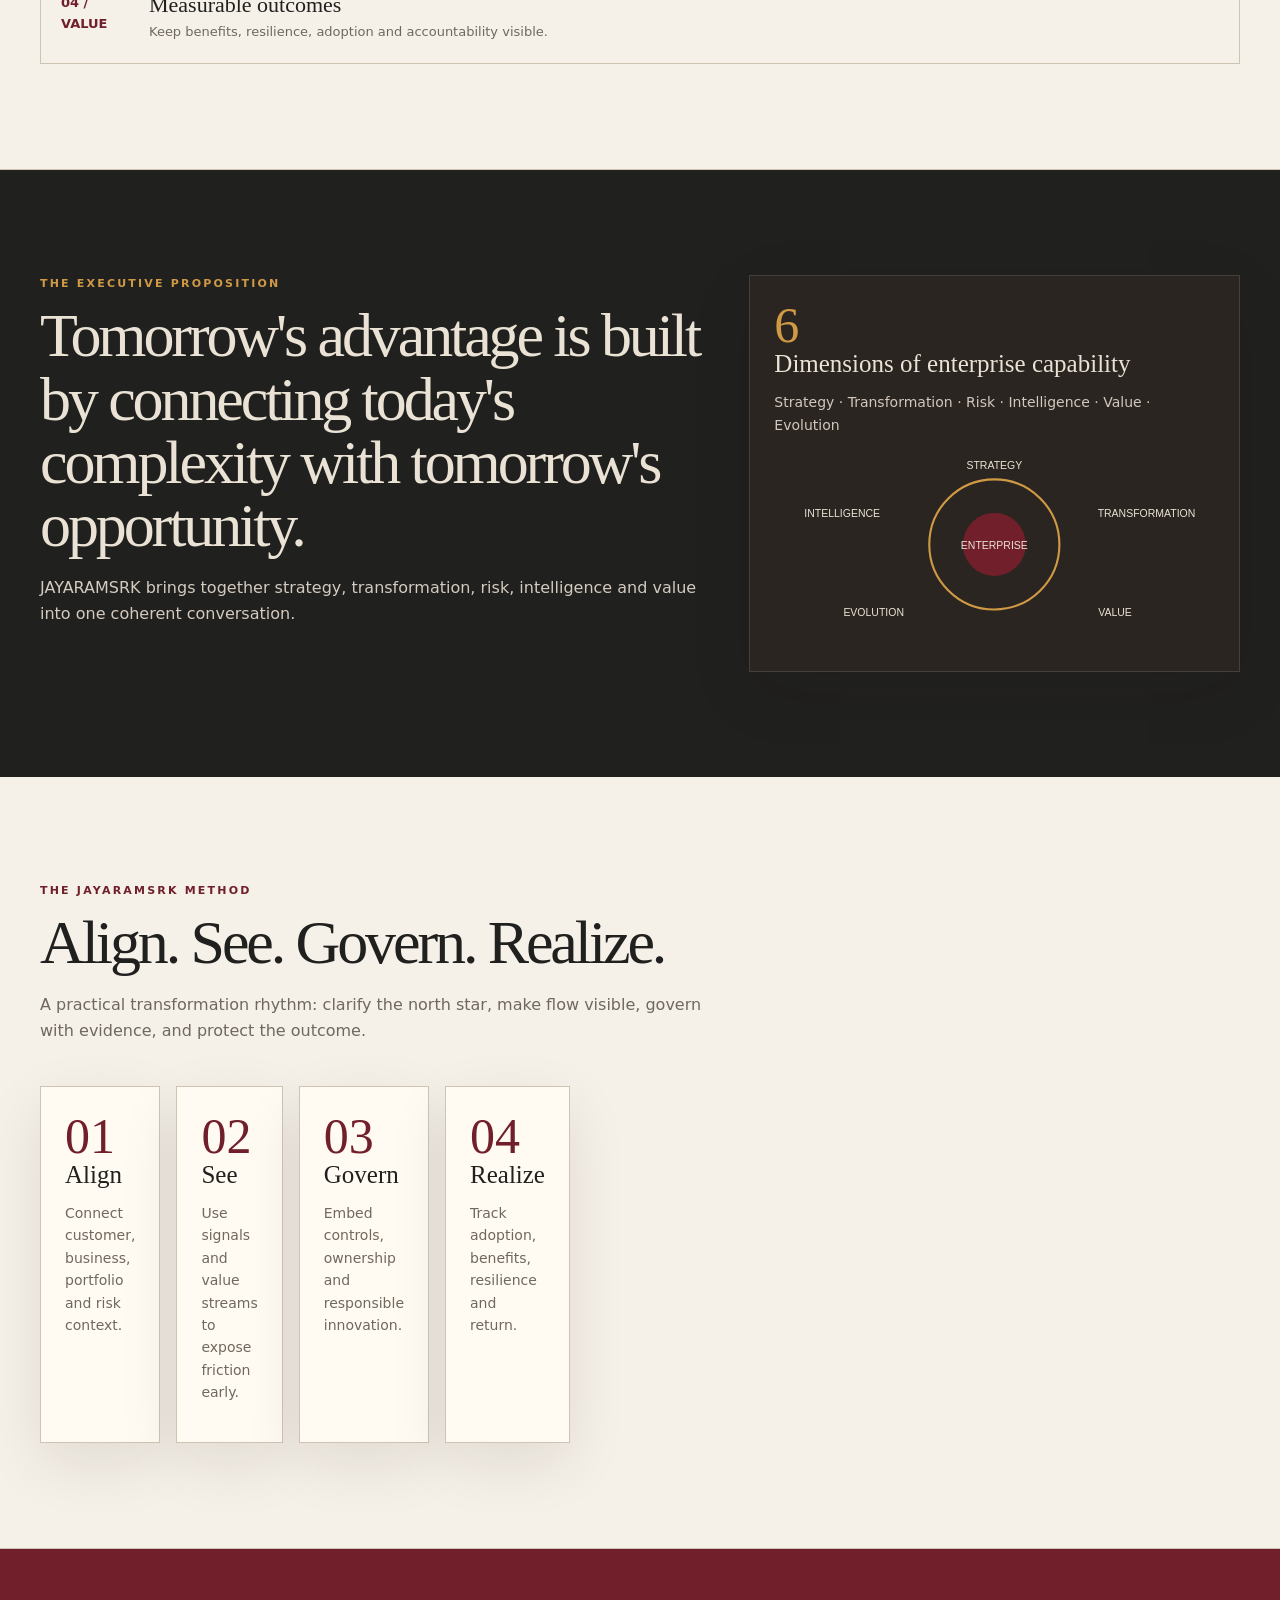
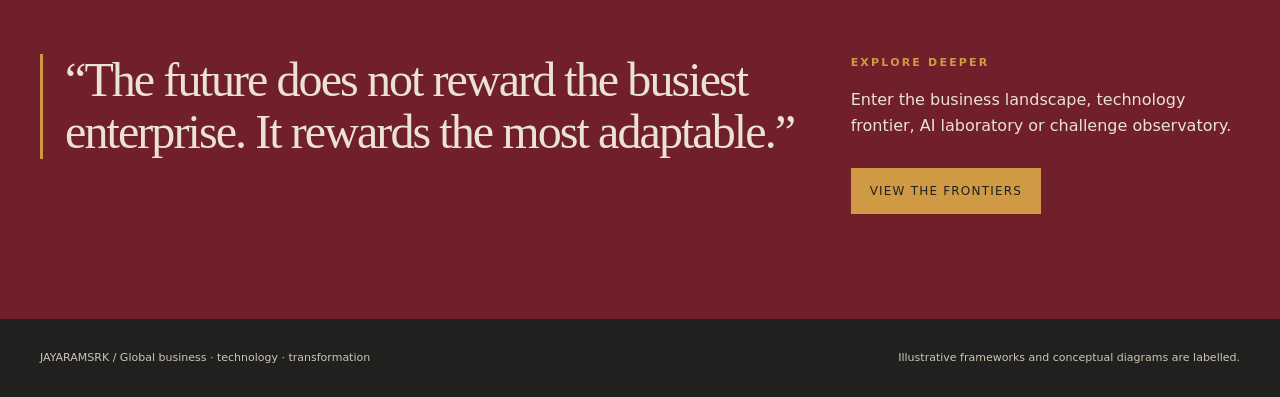
==== commit 34506fc3: "Correct JAYARAMSRK logo stamp" ====
--- a/index.html
+++ b/index.html
@@ -1,6 +1,6 @@
 <!doctype html>
 <html lang="en"><head><meta charset="utf-8"><meta name="viewport" content="width=device-width,initial-scale=1"><meta name="description" content="JAYARAMSRK — global business, technology and transformation intelligence."><meta property="og:title" content="JAYARAMSRK | The business of what comes next"><meta property="og:description" content="Strategic intelligence, enterprise transformation and responsible innovation."><link rel="stylesheet" href="styles.css"><title>JAYARAMSRK | The business of what comes next</title></head>
-<body data-page="vision"><header class="masthead"><div class="shell nav"><a class="brand" href="index.html"><span class="brand-stamp" aria-label="JAYARAMSRK logo"><b>JS</b><span>JAYARAMSRK</span></span></a><button class="menu" aria-label="Open navigation">MENU</button><nav class="navlinks"><a data-page="vision" href="index.html">01 The Vision</a><a data-page="business" href="business.html">02 Business</a><a data-page="technology" href="technology.html">03 Technology</a><a data-page="ai" href="ai.html">04 AI &amp; Innovation</a><a data-page="transformation" href="transformation.html">05 Transformation</a><a data-page="challenges" href="challenges.html">06 Challenges</a><a data-page="frameworks" href="frameworks.html">07 Frameworks</a><a data-page="knowledge" href="knowledge.html">08 Knowledge</a><a data-page="engagement" href="engagement.html">09 Engagement</a></nav></div></header>
+<body data-page="vision"><header class="masthead"><div class="shell nav"><a class="brand" href="index.html"><span class="brand-stamp" aria-label="JAYARAMSRK logo"><span>JAYARAMSRK</span></span></a><button class="menu" aria-label="Open navigation">MENU</button><nav class="navlinks"><a data-page="vision" href="index.html">01 The Vision</a><a data-page="business" href="business.html">02 Business</a><a data-page="technology" href="technology.html">03 Technology</a><a data-page="ai" href="ai.html">04 AI &amp; Innovation</a><a data-page="transformation" href="transformation.html">05 Transformation</a><a data-page="challenges" href="challenges.html">06 Challenges</a><a data-page="frameworks" href="frameworks.html">07 Frameworks</a><a data-page="knowledge" href="knowledge.html">08 Knowledge</a><a data-page="engagement" href="engagement.html">09 Engagement</a></nav></div></header>
 <main><section class="hero"><div class="shell hero-inner"><div><div class="overline">Global business · technology · transformation</div><h1>Lead through complexity.<br><em>Build what comes next.</em></h1><p>Where global business strategy meets enterprise transformation, intelligent technology and measurable value creation.</p><div class="hero-actions"><a class="button gold" href="business.html">Explore the enterprise vision ↗</a><a class="button dark" href="challenges.html">Enter the observatory</a></div></div><div class="signal"><div class="overline">Executive intelligence / 001</div><h2>The business of what comes next.</h2><p>Business is changing. Technology is accelerating. Leadership must connect the two.</p><svg class="network" viewBox="0 0 560 300" role="img" aria-label="Global enterprise network diagram"><line x1="70" y1="220" x2="180" y2="100"/><line x1="180" y1="100" x2="330" y2="65"/><line x1="330" y1="65" x2="475" y2="150"/><line x1="475" y1="150" x2="390" y2="255"/><line x1="390" y1="255" x2="70" y2="220"/><line x1="180" y1="100" x2="390" y2="255"/><circle cx="70" cy="220" r="8"/><circle cx="180" cy="100" r="8"/><circle cx="330" cy="65" r="8"/><circle cx="475" cy="150" r="8"/><circle cx="390" cy="255" r="8"/><text x="35" y="250">VALUE</text><text x="145" y="80">BUSINESS</text><text x="300" y="42">INTELLIGENCE</text><text x="440" y="180">TECHNOLOGY</text><text x="350" y="280">IMPACT</text></svg><div class="signal-foot"><span>Strategic signal</span><span>Conceptual map</span></div></div></div></section>
 <section class="section"><div class="shell"><div class="intro"><div class="overline">A new enterprise paradigm</div><h2>Business. Technology. Intelligence. Impact.</h2><p>JAYARAMSRK is an editorial operating lens for leaders navigating transformation: connect strategic intent to the capabilities, controls and outcomes that make progress durable.</p></div><div class="feature-list"><article><strong>01 / BUSINESS</strong><div><h3>Strategic direction</h3><p>See the forces shaping markets, operating models and enterprise advantage.</p></div></article><article><strong>02 / TECHNOLOGY</strong><div><h3>Digital intelligence</h3><p>Translate emerging technology into responsible, useful business capability.</p></div></article><article><strong>03 / INNOVATION</strong><div><h3>Future capabilities</h3><p>Move from experimentation to governed adoption and measurable learning.</p></div></article><article><strong>04 / VALUE</strong><div><h3>Measurable outcomes</h3><p>Keep benefits, resilience, adoption and accountability visible.</p></div></article></div></div></section>
 <section class="section dark"><div class="shell"><div class="grid"><div class="span-7"><div class="intro"><div class="overline">The executive proposition</div><h2>Tomorrow's advantage is built by connecting today's complexity with tomorrow's opportunity.</h2><p>JAYARAMSRK brings together strategy, transformation, risk, intelligence and value into one coherent conversation.</p></div></div><div class="span-5 panel"><div class="number">6</div><h3>Dimensions of enterprise capability</h3><p>Strategy · Transformation · Risk · Intelligence · Value · Evolution</p><svg class="diagram" viewBox="0 0 420 180"><circle cx="210" cy="90" r="62" fill="none" stroke="#d09a45" stroke-width="2"/><circle cx="210" cy="90" r="30" fill="#701f2b"/><g fill="#eae2d4" font-size="10" text-anchor="middle"><text x="210" y="94">ENTERPRISE</text><text x="210" y="18">STRATEGY</text><text x="355" y="64">TRANSFORMATION</text><text x="325" y="158">VALUE</text><text x="95" y="158">EVOLUTION</text><text x="65" y="64">INTELLIGENCE</text></g></svg></div></div></div></section>
--- a/styles.css
+++ b/styles.css
@@ -1,3 +1,4 @@
 :root{--burgundy:#701f2b;--gold:#d09a45;--verm:#d65a32;--green:#536b50;--ink:#20201f;--ivory:#eae2d4;--stone:#b9aea0;--paper:#f5f0e8;--line:#cfc4b4;--shadow:0 20px 60px #20150e18}
 *{box-sizing:border-box}html{scroll-behavior:smooth;scroll-padding-top:80px}body{margin:0;background:var(--paper);color:var(--ink);font:16px/1.6 Inter,ui-sans-serif,system-ui,-apple-system,"Segoe UI",sans-serif}a{color:inherit;text-underline-offset:4px}a:hover{color:var(--burgundy)}button{font:inherit}.shell{width:min(1200px,calc(100% - 48px));margin:auto}.masthead{position:sticky;top:0;z-index:10;background:#f5f0e8ee;border-bottom:1px solid var(--line);backdrop-filter:blur(16px)}.nav{min-height:76px;display:flex;align-items:center;justify-content:space-between;gap:28px}.brand{font-size:20px;letter-spacing:.18em;font-weight:800;text-decoration:none}.brand span{color:var(--burgundy)}.navlinks{display:flex;gap:18px;align-items:center;overflow:auto;white-space:nowrap;font-size:11px;text-transform:uppercase;letter-spacing:.08em}.navlinks a{text-decoration:none;color:#665d53}.navlinks a:hover,.navlinks a.active{color:var(--burgundy)}.menu{display:none;border:1px solid var(--line);background:transparent;padding:7px 10px}.hero{background:var(--ink);color:var(--ivory);min-height:calc(100vh - 76px);display:grid;align-items:center;overflow:hidden;position:relative}.hero:after{content:"";position:absolute;inset:auto -12% -40% 40%;height:90%;background:radial-gradient(circle,#701f2b 0,transparent 65%);opacity:.75}.hero-inner{position:relative;z-index:1;padding:90px 0;display:grid;grid-template-columns:1.04fr .96fr;gap:64px;align-items:center}.overline{color:var(--gold);font-size:11px;letter-spacing:.2em;text-transform:uppercase;font-weight:800}.hero h1{font:500 clamp(48px,7vw,94px)/.94 Georgia,serif;letter-spacing:-.06em;margin:20px 0 28px;max-width:760px}.hero h1 em{font-style:normal;color:var(--gold)}.hero p{color:#d3c9bd;max-width:610px;font-size:19px}.hero-actions{display:flex;gap:12px;flex-wrap:wrap;margin-top:30px}.button{display:inline-flex;align-items:center;justify-content:center;min-height:46px;padding:11px 18px;border:1px solid var(--gold);text-decoration:none;font-size:12px;text-transform:uppercase;letter-spacing:.1em}.button.gold{background:var(--gold);color:var(--ink);border-color:var(--gold)}.button.dark{border-color:#d09a4588;color:var(--ivory)}.signal{min-height:430px;border:1px solid #d09a4566;background:linear-gradient(145deg,#2c2622,#201b19);position:relative;padding:26px;box-shadow:0 25px 80px #0005}.signal h2{font:500 28px/1.1 Georgia,serif;margin:0}.signal p{font-size:12px;margin:8px 0;color:#c7b9aa}.network{width:100%;height:auto;margin-top:24px}.network line{stroke:#d09a4560;stroke-width:1}.network circle{fill:#d09a45;stroke:#eae2d4;stroke-width:2}.network text{fill:#eae2d4;font:11px Inter,sans-serif;letter-spacing:.08em}.signal-foot{position:absolute;bottom:22px;left:26px;right:26px;display:flex;justify-content:space-between;color:#b9aea0;font-size:10px;text-transform:uppercase;letter-spacing:.1em}.section{padding:105px 0;border-bottom:1px solid var(--line)}.section.dark{background:var(--ink);color:var(--ivory);border:0}.section.burgundy{background:var(--burgundy);color:var(--ivory);border:0}.intro{max-width:760px;margin-bottom:42px}.intro .overline{color:var(--burgundy)}.dark .intro .overline,.burgundy .intro .overline{color:var(--gold)}.intro h2{font:500 clamp(34px,5vw,62px)/1.02 Georgia,serif;letter-spacing:-.05em;margin:12px 0 18px}.intro p{color:#70685e;max-width:680px}.dark .intro p,.burgundy .intro p{color:#d4cabe}.eyebrow{font-size:11px;letter-spacing:.16em;text-transform:uppercase;color:var(--burgundy);font-weight:800}.dark .eyebrow,.burgundy .eyebrow{color:var(--gold)}.grid{display:grid;grid-template-columns:repeat(12,1fr);gap:16px}.panel{background:#fffaf2;border:1px solid var(--line);padding:24px;box-shadow:var(--shadow)}.dark .panel{background:#2b2521;border-color:#ffffff20}.burgundy .panel{background:#7f2b37;border-color:#ffffff30}.span-4{grid-column:span 4}.span-5{grid-column:span 5}.span-6{grid-column:span 6}.span-7{grid-column:span 7}.span-8{grid-column:span 8}.span-12{grid-column:span 12}.panel h3{margin:0 0 9px;font:500 25px/1.1 Georgia,serif}.panel p{color:#71685e;font-size:14px}.dark .panel p,.burgundy .panel p{color:#d2c7bc}.number{font:500 50px/1 Georgia,serif;color:var(--burgundy)}.dark .number,.burgundy .number{color:var(--gold)}.tag{display:inline-block;border:1px solid var(--line);padding:4px 8px;font-size:10px;text-transform:uppercase;letter-spacing:.08em;color:#6b6258;margin:3px}.dark .tag,.burgundy .tag{border-color:#ffffff35;color:#e0d4c7}.feature-list{display:grid;gap:1px;background:var(--line);border:1px solid var(--line)}.feature-list article{background:var(--paper);padding:20px;display:grid;grid-template-columns:70px 1fr;gap:18px}.feature-list article strong{color:var(--burgundy);font-size:13px}.feature-list h3{margin:0;font:500 22px/1.1 Georgia,serif}.feature-list p{margin:5px 0 0;color:#70685e;font-size:13px}.dark .feature-list,.dark .feature-list article{background:#2b2521;border-color:#ffffff20}.dark .feature-list article strong{color:var(--gold)}.dark .feature-list p{color:#d2c7bc}.quote{font:500 clamp(28px,4vw,48px)/1.1 Georgia,serif;letter-spacing:-.04em;border-left:3px solid var(--gold);padding-left:22px}.diagram{width:100%;height:auto}.diagram text{font-family:Inter,Arial,sans-serif}.bar{margin:15px 0}.bar-head{display:flex;justify-content:space-between;font-size:12px;margin-bottom:6px}.track{height:9px;background:#d8cdbf;overflow:hidden}.fill{height:100%;background:linear-gradient(90deg,var(--burgundy),var(--gold))}.dark .track{background:#51483f}.footer{background:var(--ink);color:#cfc4b4;padding:30px 0;font-size:11px}.footer-inner{display:flex;justify-content:space-between;gap:20px}.page-hero{background:var(--ink);color:var(--ivory);padding:90px 0 80px}.page-hero h1{font:500 clamp(44px,7vw,80px)/.95 Georgia,serif;max-width:850px;margin:14px 0 20px}.page-hero p{max-width:680px;color:#d4cabe;font-size:18px}.pill-nav{display:flex;gap:8px;flex-wrap:wrap;margin-top:28px}.pill-nav a{border:1px solid #d09a4566;color:var(--ivory);padding:8px 12px;text-decoration:none;font-size:11px;text-transform:uppercase;letter-spacing:.08em}.kpi{font:500 34px Georgia,serif;color:var(--burgundy)}.dark .kpi,.burgundy .kpi{color:var(--gold)}.source{font-size:10px;color:#867b70;text-transform:uppercase;letter-spacing:.08em}.tabs{display:flex;gap:8px;flex-wrap:wrap;margin-bottom:24px}.tab{border:1px solid var(--line);background:transparent;color:#665d53;padding:9px 13px;cursor:pointer;font-size:11px;text-transform:uppercase;letter-spacing:.08em}.tab.active,.tab:hover{background:var(--burgundy);color:var(--ivory);border-color:var(--burgundy)}.tab-panel{display:none}.tab-panel.active{display:block}.matrix{display:grid;grid-template-columns:repeat(4,1fr);gap:5px}.matrix span{min-height:54px;padding:10px;background:#d8cdbf;font-size:11px}.matrix span:nth-child(3n){background:#bcae9c}.matrix span:nth-child(5n){background:#d09a45}.mobile-only{display:none}@media(max-width:850px){.hero-inner{grid-template-columns:1fr}.signal{min-height:360px}.span-4,.span-5,.span-6,.span-7,.span-8{grid-column:span 6}.navlinks{display:none}.menu{display:block}.nav.open .navlinks{display:flex;position:absolute;top:76px;left:0;right:0;background:var(--paper);padding:18px 24px;flex-direction:column;align-items:flex-start;border-bottom:1px solid var(--line)}.mobile-only{display:block}}@media(max-width:560px){.shell{width:calc(100% - 32px)}.hero h1{font-size:52px}.section{padding:70px 0}.span-4,.span-5,.span-6,.span-7,.span-8,.span-12{grid-column:span 12}.feature-list article{grid-template-columns:1fr}.footer-inner{flex-direction:column}.matrix{grid-template-columns:repeat(2,1fr)}}@media(prefers-reduced-motion:reduce){html{scroll-behavior:auto}*,*:before,*:after{animation:none!important;transition:none!important}}
 .credential-grid{display:grid;grid-template-columns:repeat(2,minmax(0,1fr));gap:16px}.credential-card{background:#fffaf2;border:1px solid var(--line);padding:20px;box-shadow:var(--shadow);position:relative}.credential-card h3{margin:0 0 8px;font:500 24px/1.05 Georgia,serif}.credential-card p{color:#70685e;font-size:13px;margin:8px 0}.credential-card .chapter{color:var(--burgundy);font-size:10px;font-weight:800;letter-spacing:.14em;text-transform:uppercase}.issuer-list{display:flex;flex-wrap:wrap;gap:7px;margin:14px 0}.issuer-badge{display:inline-flex;align-items:center;gap:7px;border:1px solid #c9b9a7;background:#f4ecdf;padding:6px 8px;color:#40382f;font-size:10px;font-weight:700;letter-spacing:.03em}.issuer-mark{display:grid;place-items:center;min-width:24px;height:24px;background:var(--ink);color:var(--gold);font-size:9px;font-weight:800}.credential-meta{display:grid;grid-template-columns:repeat(3,1fr);gap:7px;margin-top:15px}.credential-meta span{border-top:2px solid var(--gold);padding-top:6px;font-size:10px;color:#70685e}.credential-meta b{display:block;color:var(--burgundy);font-size:15px}.credential-note{font-size:10px!important;color:#867b70!important;text-transform:uppercase;letter-spacing:.06em}.dark .credential-card{background:#2b2521;border-color:#ffffff20}.dark .credential-card p,.dark .credential-meta span{color:#d2c7bc}.dark .credential-card .chapter{color:var(--gold)}.dark .issuer-badge{background:#3a312a;border-color:#ffffff25;color:#eae2d4}.dark .issuer-mark{background:var(--gold);color:var(--ink)}@media(max-width:850px){.credential-grid{grid-template-columns:1fr}}@media(max-width:560px){.credential-meta{grid-template-columns:1fr 1fr}}
+.brand-stamp{display:inline-flex;align-items:center;gap:8px;letter-spacing:.08em}.brand-stamp b{display:grid;place-items:center;width:30px;height:30px;border:1px solid var(--gold);border-radius:50%;background:var(--ink);color:var(--gold);font:800 10px/1 Inter,sans-serif;letter-spacing:0}.brand-stamp>span{font-size:13px;letter-spacing:.16em}.issuer-logo{display:block;width:24px;height:24px;object-fit:contain;filter:grayscale(1) contrast(1.15)}.issuer-badge:has(.issuer-logo){padding-left:6px}.dark .issuer-logo{filter:grayscale(1) brightness(1.8)}
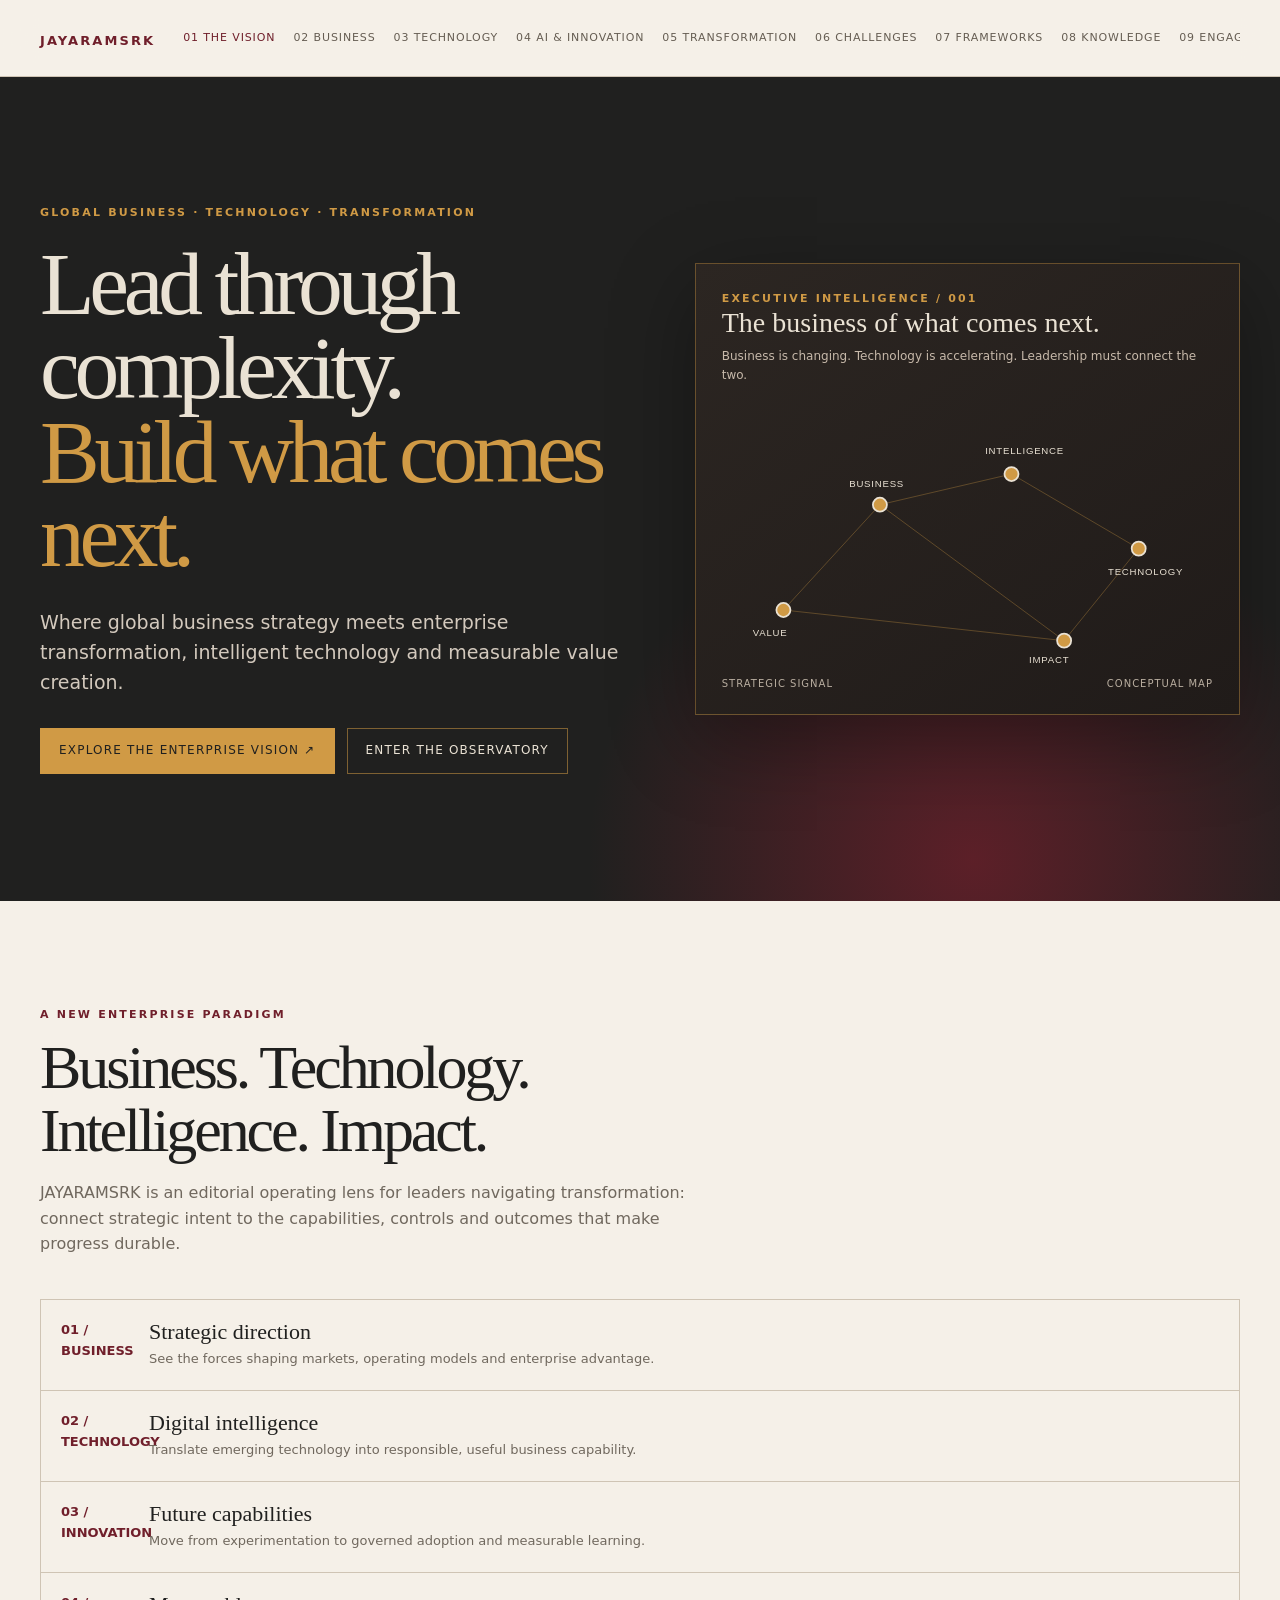
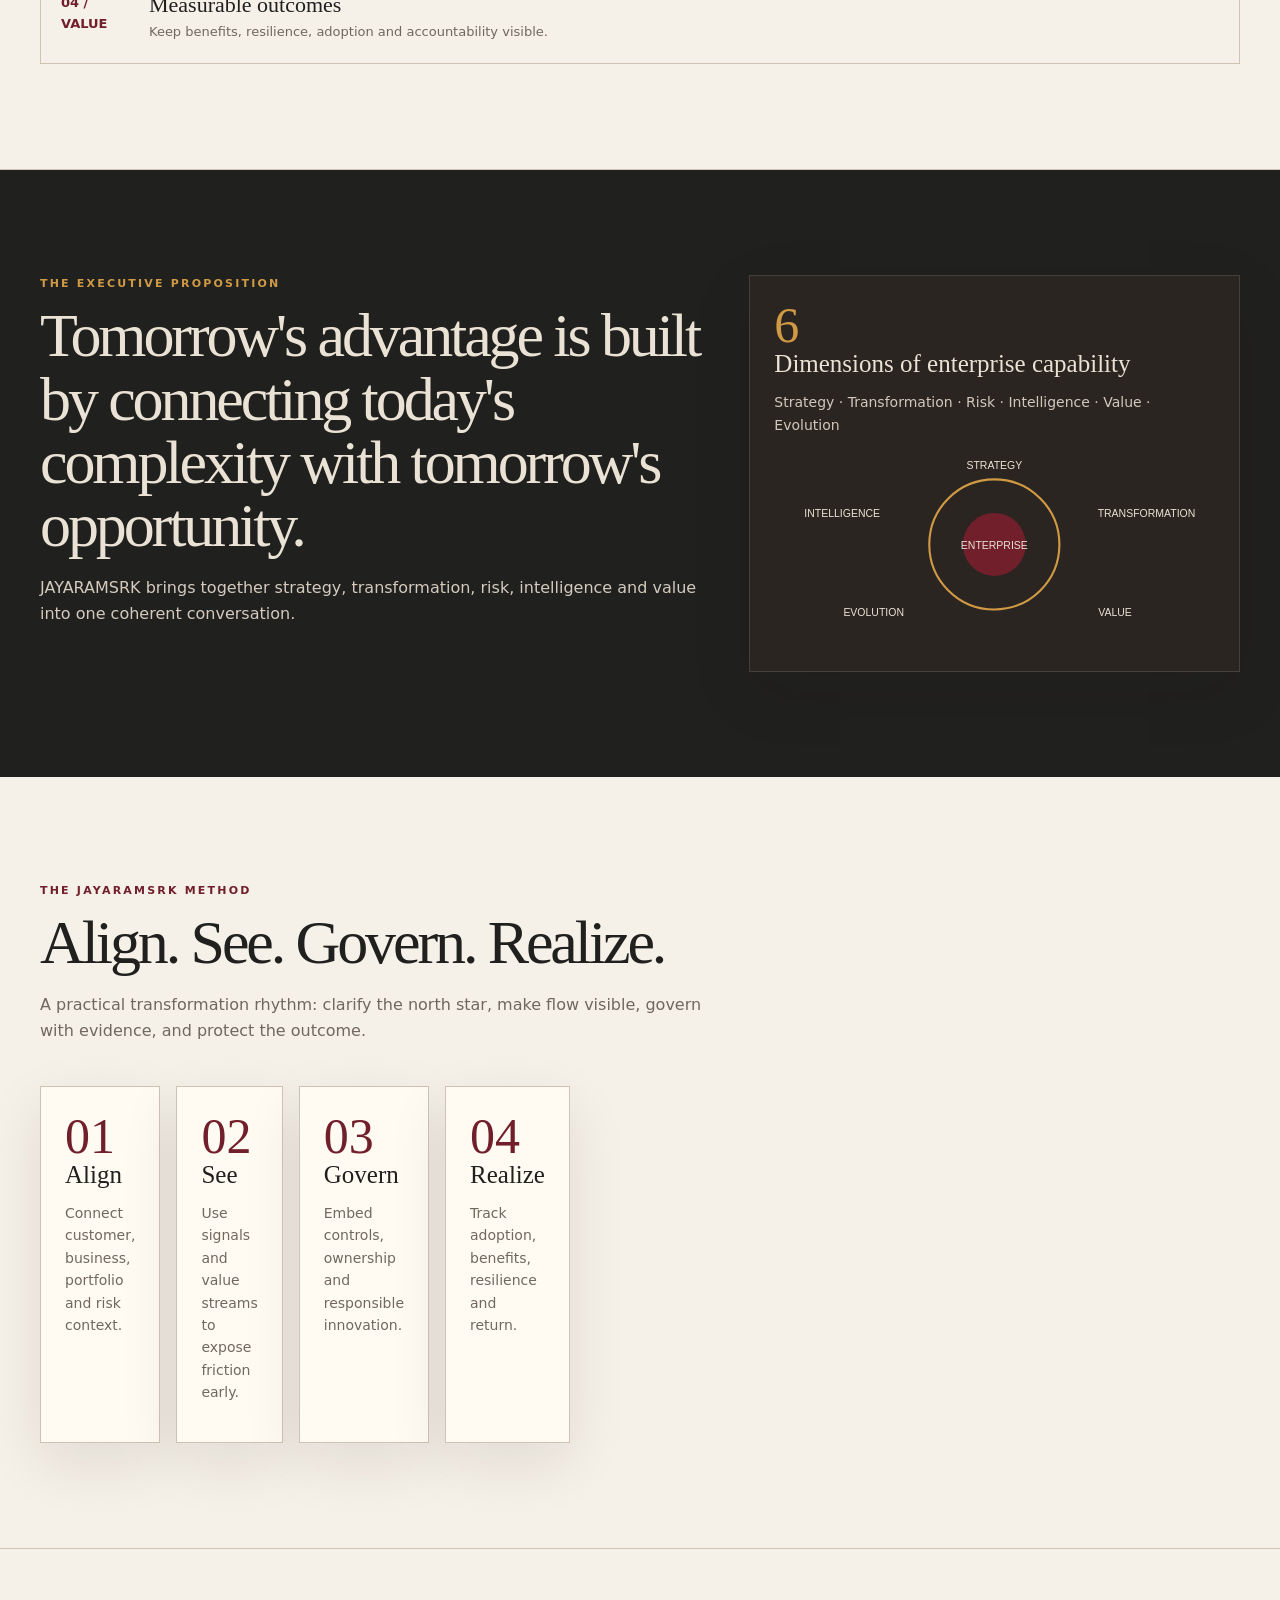
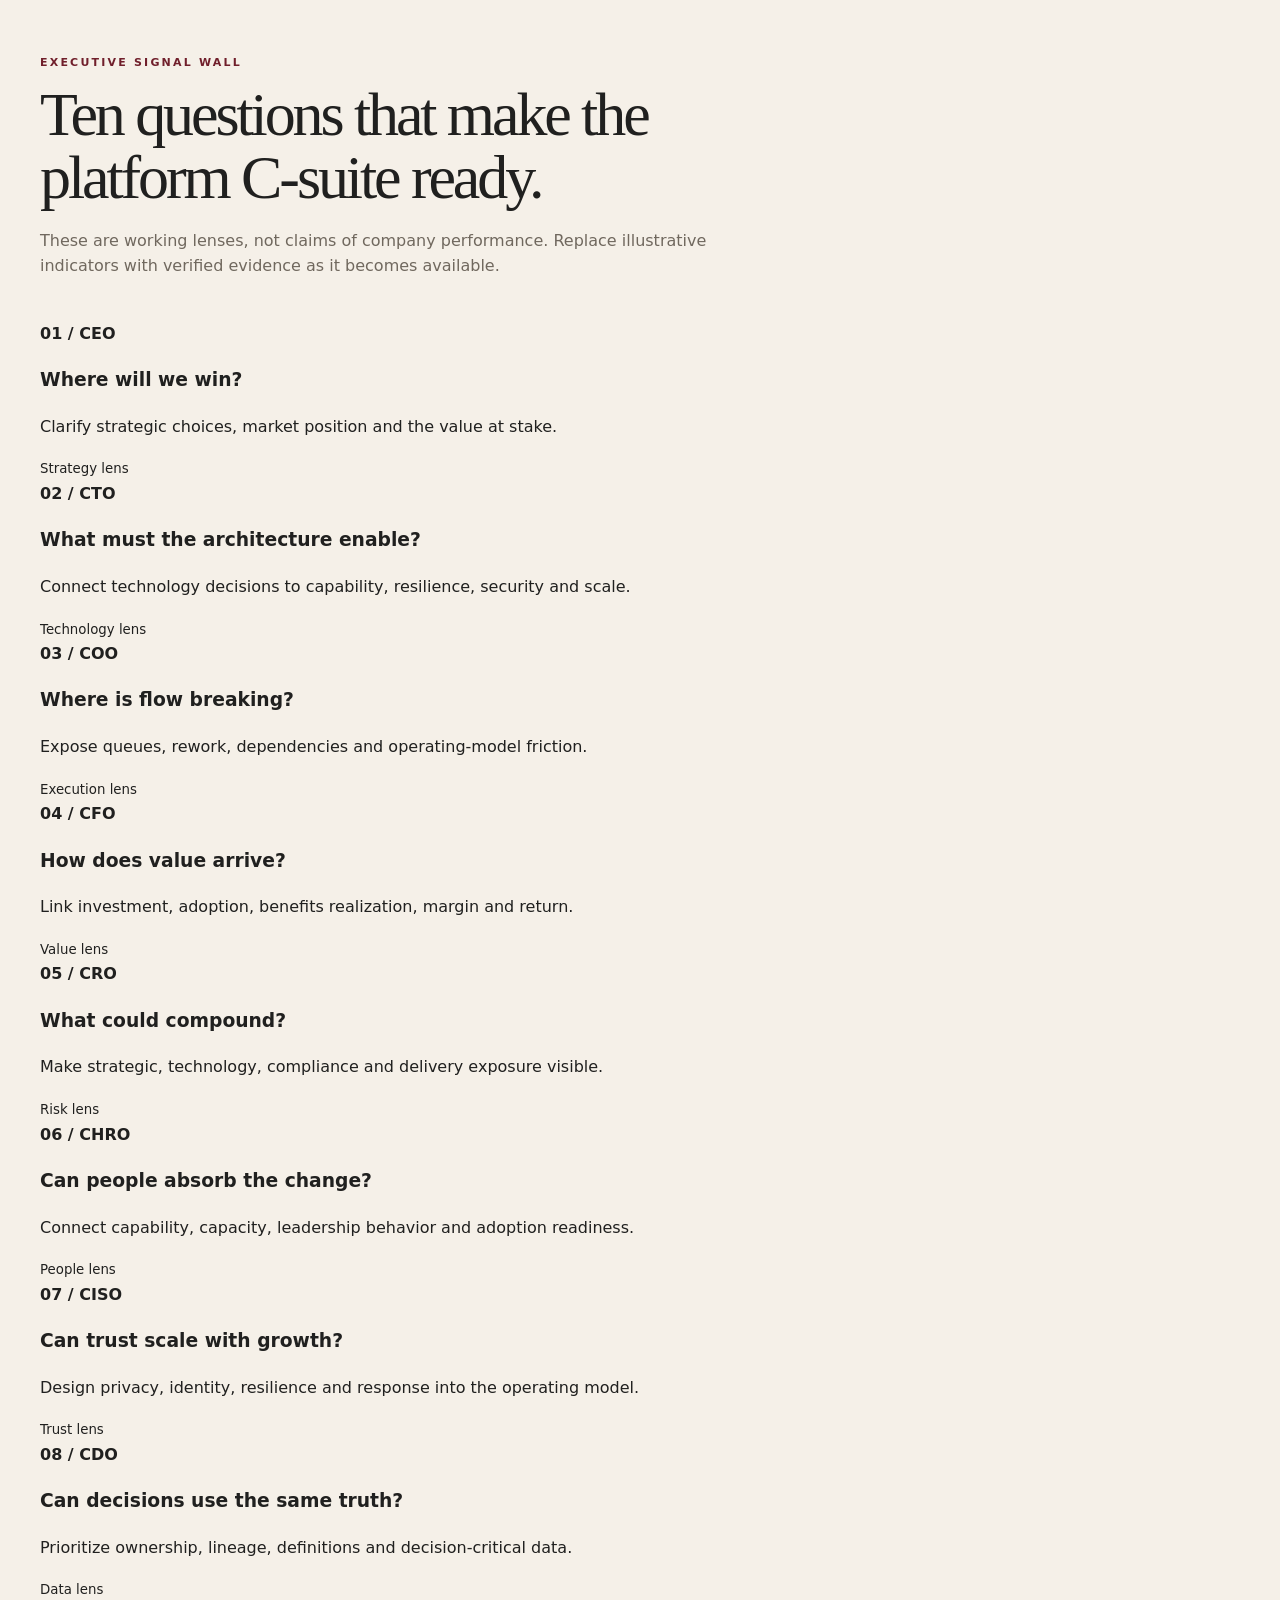
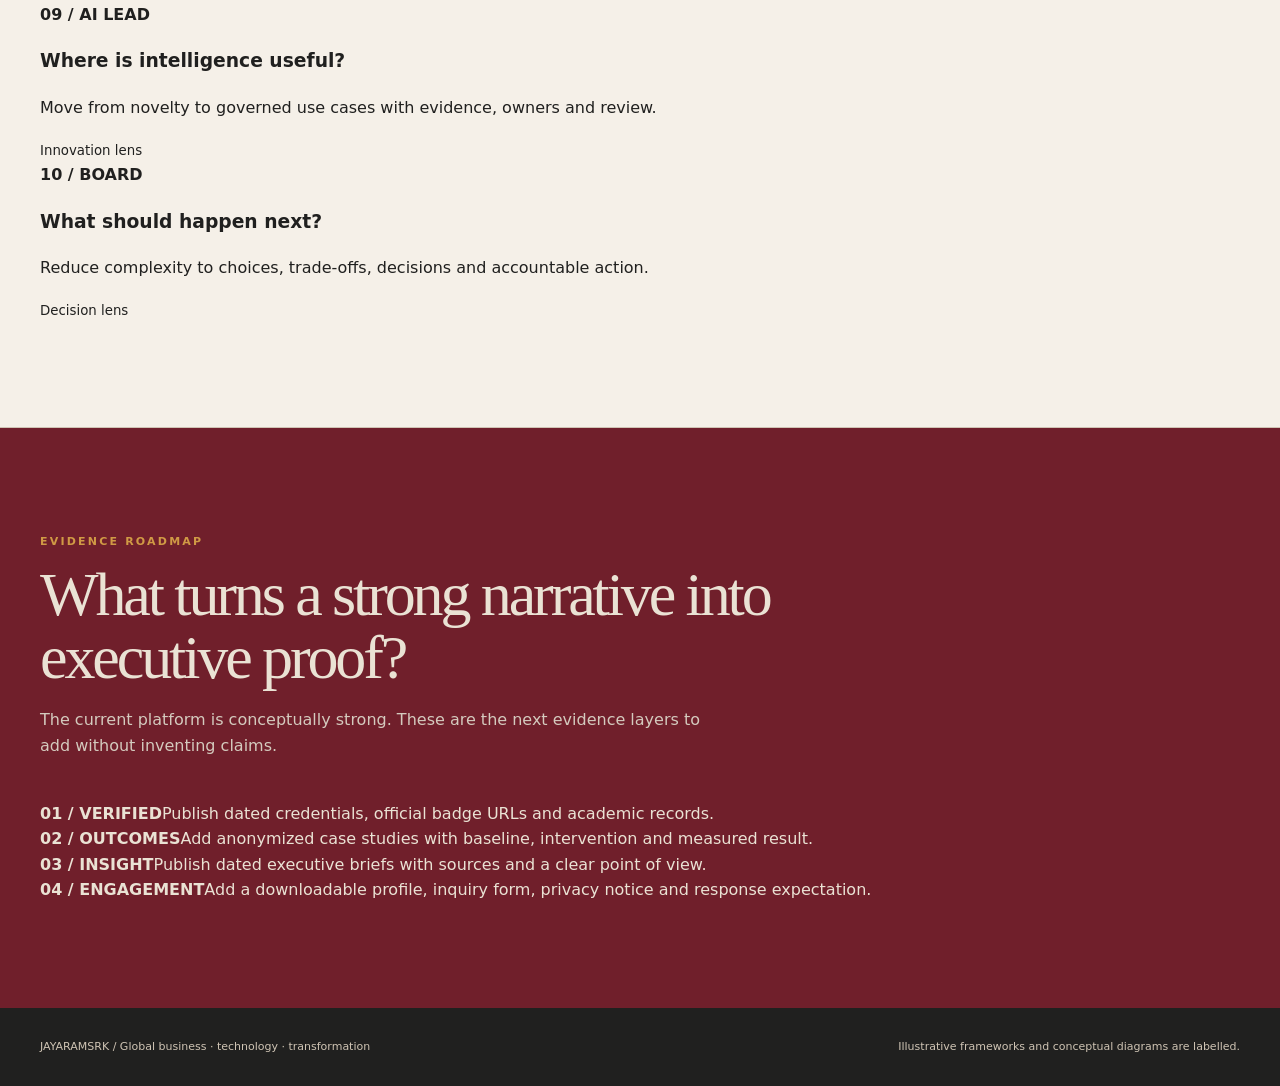
==== commit 538e9526: "Add C-suite executive signal wall and evidence roadmap" ====
--- a/index.html
+++ b/index.html
@@ -5,4 +5,4 @@
 <section class="section"><div class="shell"><div class="intro"><div class="overline">A new enterprise paradigm</div><h2>Business. Technology. Intelligence. Impact.</h2><p>JAYARAMSRK is an editorial operating lens for leaders navigating transformation: connect strategic intent to the capabilities, controls and outcomes that make progress durable.</p></div><div class="feature-list"><article><strong>01 / BUSINESS</strong><div><h3>Strategic direction</h3><p>See the forces shaping markets, operating models and enterprise advantage.</p></div></article><article><strong>02 / TECHNOLOGY</strong><div><h3>Digital intelligence</h3><p>Translate emerging technology into responsible, useful business capability.</p></div></article><article><strong>03 / INNOVATION</strong><div><h3>Future capabilities</h3><p>Move from experimentation to governed adoption and measurable learning.</p></div></article><article><strong>04 / VALUE</strong><div><h3>Measurable outcomes</h3><p>Keep benefits, resilience, adoption and accountability visible.</p></div></article></div></div></section>
 <section class="section dark"><div class="shell"><div class="grid"><div class="span-7"><div class="intro"><div class="overline">The executive proposition</div><h2>Tomorrow's advantage is built by connecting today's complexity with tomorrow's opportunity.</h2><p>JAYARAMSRK brings together strategy, transformation, risk, intelligence and value into one coherent conversation.</p></div></div><div class="span-5 panel"><div class="number">6</div><h3>Dimensions of enterprise capability</h3><p>Strategy · Transformation · Risk · Intelligence · Value · Evolution</p><svg class="diagram" viewBox="0 0 420 180"><circle cx="210" cy="90" r="62" fill="none" stroke="#d09a45" stroke-width="2"/><circle cx="210" cy="90" r="30" fill="#701f2b"/><g fill="#eae2d4" font-size="10" text-anchor="middle"><text x="210" y="94">ENTERPRISE</text><text x="210" y="18">STRATEGY</text><text x="355" y="64">TRANSFORMATION</text><text x="325" y="158">VALUE</text><text x="95" y="158">EVOLUTION</text><text x="65" y="64">INTELLIGENCE</text></g></svg></div></div></div></section>
 <section class="section"><div class="shell"><div class="intro"><div class="overline">The JAYARAMSRK method</div><h2>Align. See. Govern. Realize.</h2><p>A practical transformation rhythm: clarify the north star, make flow visible, govern with evidence, and protect the outcome.</p></div><div class="grid"><div class="span-3 panel"><div class="number">01</div><h3>Align</h3><p>Connect customer, business, portfolio and risk context.</p></div><div class="span-3 panel"><div class="number">02</div><h3>See</h3><p>Use signals and value streams to expose friction early.</p></div><div class="span-3 panel"><div class="number">03</div><h3>Govern</h3><p>Embed controls, ownership and responsible innovation.</p></div><div class="span-3 panel"><div class="number">04</div><h3>Realize</h3><p>Track adoption, benefits, resilience and return.</p></div></div></div></section>
-<section class="section burgundy"><div class="shell"><div class="grid"><div class="span-8"><div class="quote">“The future does not reward the busiest enterprise. It rewards the most adaptable.”</div></div><div class="span-4"><div class="overline">Explore deeper</div><p>Enter the business landscape, technology frontier, AI laboratory or challenge observatory.</p><div class="hero-actions"><a class="button gold" href="technology.html">View the frontiers</a></div></div></div></div></section></main><footer class="footer"><div class="shell footer-inner"><span>JAYARAMSRK / Global business · technology · transformation</span><span>Illustrative frameworks and conceptual diagrams are labelled.</span></div></footer><script src="app.js"></script></body></html>
+<section class="section"><div class="shell"><div class="intro"><div class="overline">Executive signal wall</div><h2>Ten questions that make the platform C-suite ready.</h2><p>These are working lenses, not claims of company performance. Replace illustrative indicators with verified evidence as it becomes available.</p></div><div class="signal-wall"><article class="signal-card"><strong>01 / CEO</strong><h3>Where will we win?</h3><p>Clarify strategic choices, market position and the value at stake.</p><small>Strategy lens</small></article><article class="signal-card"><strong>02 / CTO</strong><h3>What must the architecture enable?</h3><p>Connect technology decisions to capability, resilience, security and scale.</p><small>Technology lens</small></article><article class="signal-card"><strong>03 / COO</strong><h3>Where is flow breaking?</h3><p>Expose queues, rework, dependencies and operating-model friction.</p><small>Execution lens</small></article><article class="signal-card"><strong>04 / CFO</strong><h3>How does value arrive?</h3><p>Link investment, adoption, benefits realization, margin and return.</p><small>Value lens</small></article><article class="signal-card"><strong>05 / CRO</strong><h3>What could compound?</h3><p>Make strategic, technology, compliance and delivery exposure visible.</p><small>Risk lens</small></article><article class="signal-card"><strong>06 / CHRO</strong><h3>Can people absorb the change?</h3><p>Connect capability, capacity, leadership behavior and adoption readiness.</p><small>People lens</small></article><article class="signal-card"><strong>07 / CISO</strong><h3>Can trust scale with growth?</h3><p>Design privacy, identity, resilience and response into the operating model.</p><small>Trust lens</small></article><article class="signal-card"><strong>08 / CDO</strong><h3>Can decisions use the same truth?</h3><p>Prioritize ownership, lineage, definitions and decision-critical data.</p><small>Data lens</small></article><article class="signal-card"><strong>09 / AI LEAD</strong><h3>Where is intelligence useful?</h3><p>Move from novelty to governed use cases with evidence, owners and review.</p><small>Innovation lens</small></article><article class="signal-card"><strong>10 / BOARD</strong><h3>What should happen next?</h3><p>Reduce complexity to choices, trade-offs, decisions and accountable action.</p><small>Decision lens</small></article></div></div></section><section class="section burgundy"><div class="shell"><div class="intro"><div class="overline">Evidence roadmap</div><h2>What turns a strong narrative into executive proof?</h2><p>The current platform is conceptually strong. These are the next evidence layers to add without inventing claims.</p></div><div class="evidence-roadmap"><div><b>01 / VERIFIED</b><span>Publish dated credentials, official badge URLs and academic records.</span></div><div><b>02 / OUTCOMES</b><span>Add anonymized case studies with baseline, intervention and measured result.</span></div><div><b>03 / INSIGHT</b><span>Publish dated executive briefs with sources and a clear point of view.</span></div><div><b>04 / ENGAGEMENT</b><span>Add a downloadable profile, inquiry form, privacy notice and response expectation.</span></div></div></div></section></main><footer class="footer"><div class="shell footer-inner"><span>JAYARAMSRK / Global business · technology · transformation</span><span>Illustrative frameworks and conceptual diagrams are labelled.</span></div></footer><script src="app.js"></script></body></html>
--- a/styles.css
+++ b/styles.css
@@ -1,4 +1,4 @@
 :root{--burgundy:#701f2b;--gold:#d09a45;--verm:#d65a32;--green:#536b50;--ink:#20201f;--ivory:#eae2d4;--stone:#b9aea0;--paper:#f5f0e8;--line:#cfc4b4;--shadow:0 20px 60px #20150e18}
 *{box-sizing:border-box}html{scroll-behavior:smooth;scroll-padding-top:80px}body{margin:0;background:var(--paper);color:var(--ink);font:16px/1.6 Inter,ui-sans-serif,system-ui,-apple-system,"Segoe UI",sans-serif}a{color:inherit;text-underline-offset:4px}a:hover{color:var(--burgundy)}button{font:inherit}.shell{width:min(1200px,calc(100% - 48px));margin:auto}.masthead{position:sticky;top:0;z-index:10;background:#f5f0e8ee;border-bottom:1px solid var(--line);backdrop-filter:blur(16px)}.nav{min-height:76px;display:flex;align-items:center;justify-content:space-between;gap:28px}.brand{font-size:20px;letter-spacing:.18em;font-weight:800;text-decoration:none}.brand span{color:var(--burgundy)}.navlinks{display:flex;gap:18px;align-items:center;overflow:auto;white-space:nowrap;font-size:11px;text-transform:uppercase;letter-spacing:.08em}.navlinks a{text-decoration:none;color:#665d53}.navlinks a:hover,.navlinks a.active{color:var(--burgundy)}.menu{display:none;border:1px solid var(--line);background:transparent;padding:7px 10px}.hero{background:var(--ink);color:var(--ivory);min-height:calc(100vh - 76px);display:grid;align-items:center;overflow:hidden;position:relative}.hero:after{content:"";position:absolute;inset:auto -12% -40% 40%;height:90%;background:radial-gradient(circle,#701f2b 0,transparent 65%);opacity:.75}.hero-inner{position:relative;z-index:1;padding:90px 0;display:grid;grid-template-columns:1.04fr .96fr;gap:64px;align-items:center}.overline{color:var(--gold);font-size:11px;letter-spacing:.2em;text-transform:uppercase;font-weight:800}.hero h1{font:500 clamp(48px,7vw,94px)/.94 Georgia,serif;letter-spacing:-.06em;margin:20px 0 28px;max-width:760px}.hero h1 em{font-style:normal;color:var(--gold)}.hero p{color:#d3c9bd;max-width:610px;font-size:19px}.hero-actions{display:flex;gap:12px;flex-wrap:wrap;margin-top:30px}.button{display:inline-flex;align-items:center;justify-content:center;min-height:46px;padding:11px 18px;border:1px solid var(--gold);text-decoration:none;font-size:12px;text-transform:uppercase;letter-spacing:.1em}.button.gold{background:var(--gold);color:var(--ink);border-color:var(--gold)}.button.dark{border-color:#d09a4588;color:var(--ivory)}.signal{min-height:430px;border:1px solid #d09a4566;background:linear-gradient(145deg,#2c2622,#201b19);position:relative;padding:26px;box-shadow:0 25px 80px #0005}.signal h2{font:500 28px/1.1 Georgia,serif;margin:0}.signal p{font-size:12px;margin:8px 0;color:#c7b9aa}.network{width:100%;height:auto;margin-top:24px}.network line{stroke:#d09a4560;stroke-width:1}.network circle{fill:#d09a45;stroke:#eae2d4;stroke-width:2}.network text{fill:#eae2d4;font:11px Inter,sans-serif;letter-spacing:.08em}.signal-foot{position:absolute;bottom:22px;left:26px;right:26px;display:flex;justify-content:space-between;color:#b9aea0;font-size:10px;text-transform:uppercase;letter-spacing:.1em}.section{padding:105px 0;border-bottom:1px solid var(--line)}.section.dark{background:var(--ink);color:var(--ivory);border:0}.section.burgundy{background:var(--burgundy);color:var(--ivory);border:0}.intro{max-width:760px;margin-bottom:42px}.intro .overline{color:var(--burgundy)}.dark .intro .overline,.burgundy .intro .overline{color:var(--gold)}.intro h2{font:500 clamp(34px,5vw,62px)/1.02 Georgia,serif;letter-spacing:-.05em;margin:12px 0 18px}.intro p{color:#70685e;max-width:680px}.dark .intro p,.burgundy .intro p{color:#d4cabe}.eyebrow{font-size:11px;letter-spacing:.16em;text-transform:uppercase;color:var(--burgundy);font-weight:800}.dark .eyebrow,.burgundy .eyebrow{color:var(--gold)}.grid{display:grid;grid-template-columns:repeat(12,1fr);gap:16px}.panel{background:#fffaf2;border:1px solid var(--line);padding:24px;box-shadow:var(--shadow)}.dark .panel{background:#2b2521;border-color:#ffffff20}.burgundy .panel{background:#7f2b37;border-color:#ffffff30}.span-4{grid-column:span 4}.span-5{grid-column:span 5}.span-6{grid-column:span 6}.span-7{grid-column:span 7}.span-8{grid-column:span 8}.span-12{grid-column:span 12}.panel h3{margin:0 0 9px;font:500 25px/1.1 Georgia,serif}.panel p{color:#71685e;font-size:14px}.dark .panel p,.burgundy .panel p{color:#d2c7bc}.number{font:500 50px/1 Georgia,serif;color:var(--burgundy)}.dark .number,.burgundy .number{color:var(--gold)}.tag{display:inline-block;border:1px solid var(--line);padding:4px 8px;font-size:10px;text-transform:uppercase;letter-spacing:.08em;color:#6b6258;margin:3px}.dark .tag,.burgundy .tag{border-color:#ffffff35;color:#e0d4c7}.feature-list{display:grid;gap:1px;background:var(--line);border:1px solid var(--line)}.feature-list article{background:var(--paper);padding:20px;display:grid;grid-template-columns:70px 1fr;gap:18px}.feature-list article strong{color:var(--burgundy);font-size:13px}.feature-list h3{margin:0;font:500 22px/1.1 Georgia,serif}.feature-list p{margin:5px 0 0;color:#70685e;font-size:13px}.dark .feature-list,.dark .feature-list article{background:#2b2521;border-color:#ffffff20}.dark .feature-list article strong{color:var(--gold)}.dark .feature-list p{color:#d2c7bc}.quote{font:500 clamp(28px,4vw,48px)/1.1 Georgia,serif;letter-spacing:-.04em;border-left:3px solid var(--gold);padding-left:22px}.diagram{width:100%;height:auto}.diagram text{font-family:Inter,Arial,sans-serif}.bar{margin:15px 0}.bar-head{display:flex;justify-content:space-between;font-size:12px;margin-bottom:6px}.track{height:9px;background:#d8cdbf;overflow:hidden}.fill{height:100%;background:linear-gradient(90deg,var(--burgundy),var(--gold))}.dark .track{background:#51483f}.footer{background:var(--ink);color:#cfc4b4;padding:30px 0;font-size:11px}.footer-inner{display:flex;justify-content:space-between;gap:20px}.page-hero{background:var(--ink);color:var(--ivory);padding:90px 0 80px}.page-hero h1{font:500 clamp(44px,7vw,80px)/.95 Georgia,serif;max-width:850px;margin:14px 0 20px}.page-hero p{max-width:680px;color:#d4cabe;font-size:18px}.pill-nav{display:flex;gap:8px;flex-wrap:wrap;margin-top:28px}.pill-nav a{border:1px solid #d09a4566;color:var(--ivory);padding:8px 12px;text-decoration:none;font-size:11px;text-transform:uppercase;letter-spacing:.08em}.kpi{font:500 34px Georgia,serif;color:var(--burgundy)}.dark .kpi,.burgundy .kpi{color:var(--gold)}.source{font-size:10px;color:#867b70;text-transform:uppercase;letter-spacing:.08em}.tabs{display:flex;gap:8px;flex-wrap:wrap;margin-bottom:24px}.tab{border:1px solid var(--line);background:transparent;color:#665d53;padding:9px 13px;cursor:pointer;font-size:11px;text-transform:uppercase;letter-spacing:.08em}.tab.active,.tab:hover{background:var(--burgundy);color:var(--ivory);border-color:var(--burgundy)}.tab-panel{display:none}.tab-panel.active{display:block}.matrix{display:grid;grid-template-columns:repeat(4,1fr);gap:5px}.matrix span{min-height:54px;padding:10px;background:#d8cdbf;font-size:11px}.matrix span:nth-child(3n){background:#bcae9c}.matrix span:nth-child(5n){background:#d09a45}.mobile-only{display:none}@media(max-width:850px){.hero-inner{grid-template-columns:1fr}.signal{min-height:360px}.span-4,.span-5,.span-6,.span-7,.span-8{grid-column:span 6}.navlinks{display:none}.menu{display:block}.nav.open .navlinks{display:flex;position:absolute;top:76px;left:0;right:0;background:var(--paper);padding:18px 24px;flex-direction:column;align-items:flex-start;border-bottom:1px solid var(--line)}.mobile-only{display:block}}@media(max-width:560px){.shell{width:calc(100% - 32px)}.hero h1{font-size:52px}.section{padding:70px 0}.span-4,.span-5,.span-6,.span-7,.span-8,.span-12{grid-column:span 12}.feature-list article{grid-template-columns:1fr}.footer-inner{flex-direction:column}.matrix{grid-template-columns:repeat(2,1fr)}}@media(prefers-reduced-motion:reduce){html{scroll-behavior:auto}*,*:before,*:after{animation:none!important;transition:none!important}}
 .credential-grid{display:grid;grid-template-columns:repeat(2,minmax(0,1fr));gap:16px}.credential-card{background:#fffaf2;border:1px solid var(--line);padding:20px;box-shadow:var(--shadow);position:relative}.credential-card h3{margin:0 0 8px;font:500 24px/1.05 Georgia,serif}.credential-card p{color:#70685e;font-size:13px;margin:8px 0}.credential-card .chapter{color:var(--burgundy);font-size:10px;font-weight:800;letter-spacing:.14em;text-transform:uppercase}.issuer-list{display:flex;flex-wrap:wrap;gap:7px;margin:14px 0}.issuer-badge{display:inline-flex;align-items:center;gap:7px;border:1px solid #c9b9a7;background:#f4ecdf;padding:6px 8px;color:#40382f;font-size:10px;font-weight:700;letter-spacing:.03em}.issuer-mark{display:grid;place-items:center;min-width:24px;height:24px;background:var(--ink);color:var(--gold);font-size:9px;font-weight:800}.credential-meta{display:grid;grid-template-columns:repeat(3,1fr);gap:7px;margin-top:15px}.credential-meta span{border-top:2px solid var(--gold);padding-top:6px;font-size:10px;color:#70685e}.credential-meta b{display:block;color:var(--burgundy);font-size:15px}.credential-note{font-size:10px!important;color:#867b70!important;text-transform:uppercase;letter-spacing:.06em}.dark .credential-card{background:#2b2521;border-color:#ffffff20}.dark .credential-card p,.dark .credential-meta span{color:#d2c7bc}.dark .credential-card .chapter{color:var(--gold)}.dark .issuer-badge{background:#3a312a;border-color:#ffffff25;color:#eae2d4}.dark .issuer-mark{background:var(--gold);color:var(--ink)}@media(max-width:850px){.credential-grid{grid-template-columns:1fr}}@media(max-width:560px){.credential-meta{grid-template-columns:1fr 1fr}}
-.brand-stamp{display:inline-flex;align-items:center;gap:8px;letter-spacing:.08em}.brand-stamp b{display:grid;place-items:center;width:30px;height:30px;border:1px solid var(--gold);border-radius:50%;background:var(--ink);color:var(--gold);font:800 10px/1 Inter,sans-serif;letter-spacing:0}.brand-stamp>span{font-size:13px;letter-spacing:.16em}.issuer-logo{display:block;width:24px;height:24px;object-fit:contain;filter:grayscale(1) contrast(1.15)}.issuer-badge:has(.issuer-logo){padding-left:6px}.dark .issuer-logo{filter:grayscale(1) brightness(1.8)}
+.brand-stamp{display:inline-flex;align-items:center;gap:8px;letter-spacing:.08em}.brand-stamp>span{font-size:13px;letter-spacing:.16em}.issuer-logo{display:block;width:24px;height:24px;object-fit:contain;filter:grayscale(1) contrast(1.15)}.issuer-badge:has(.issuer-logo){padding-left:6px}.dark .issuer-logo{filter:grayscale(1) brightness(1.8)}
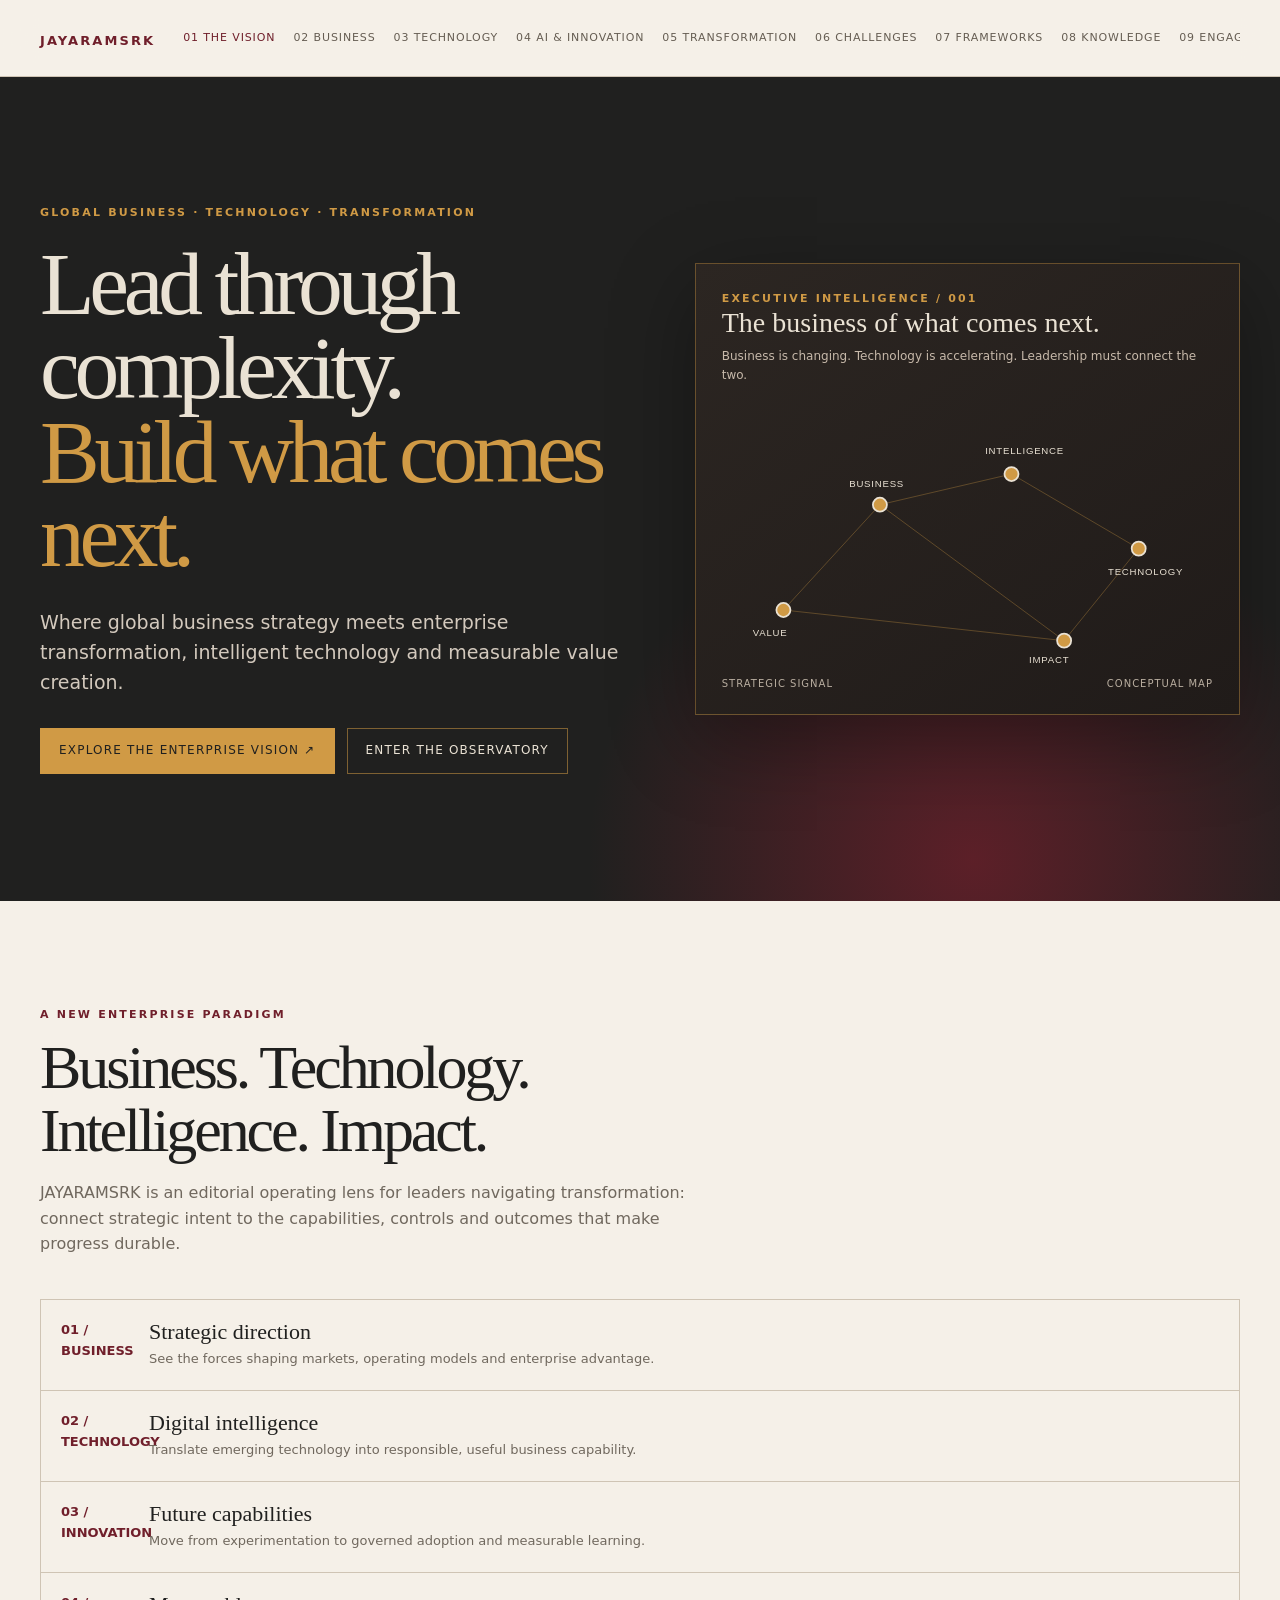
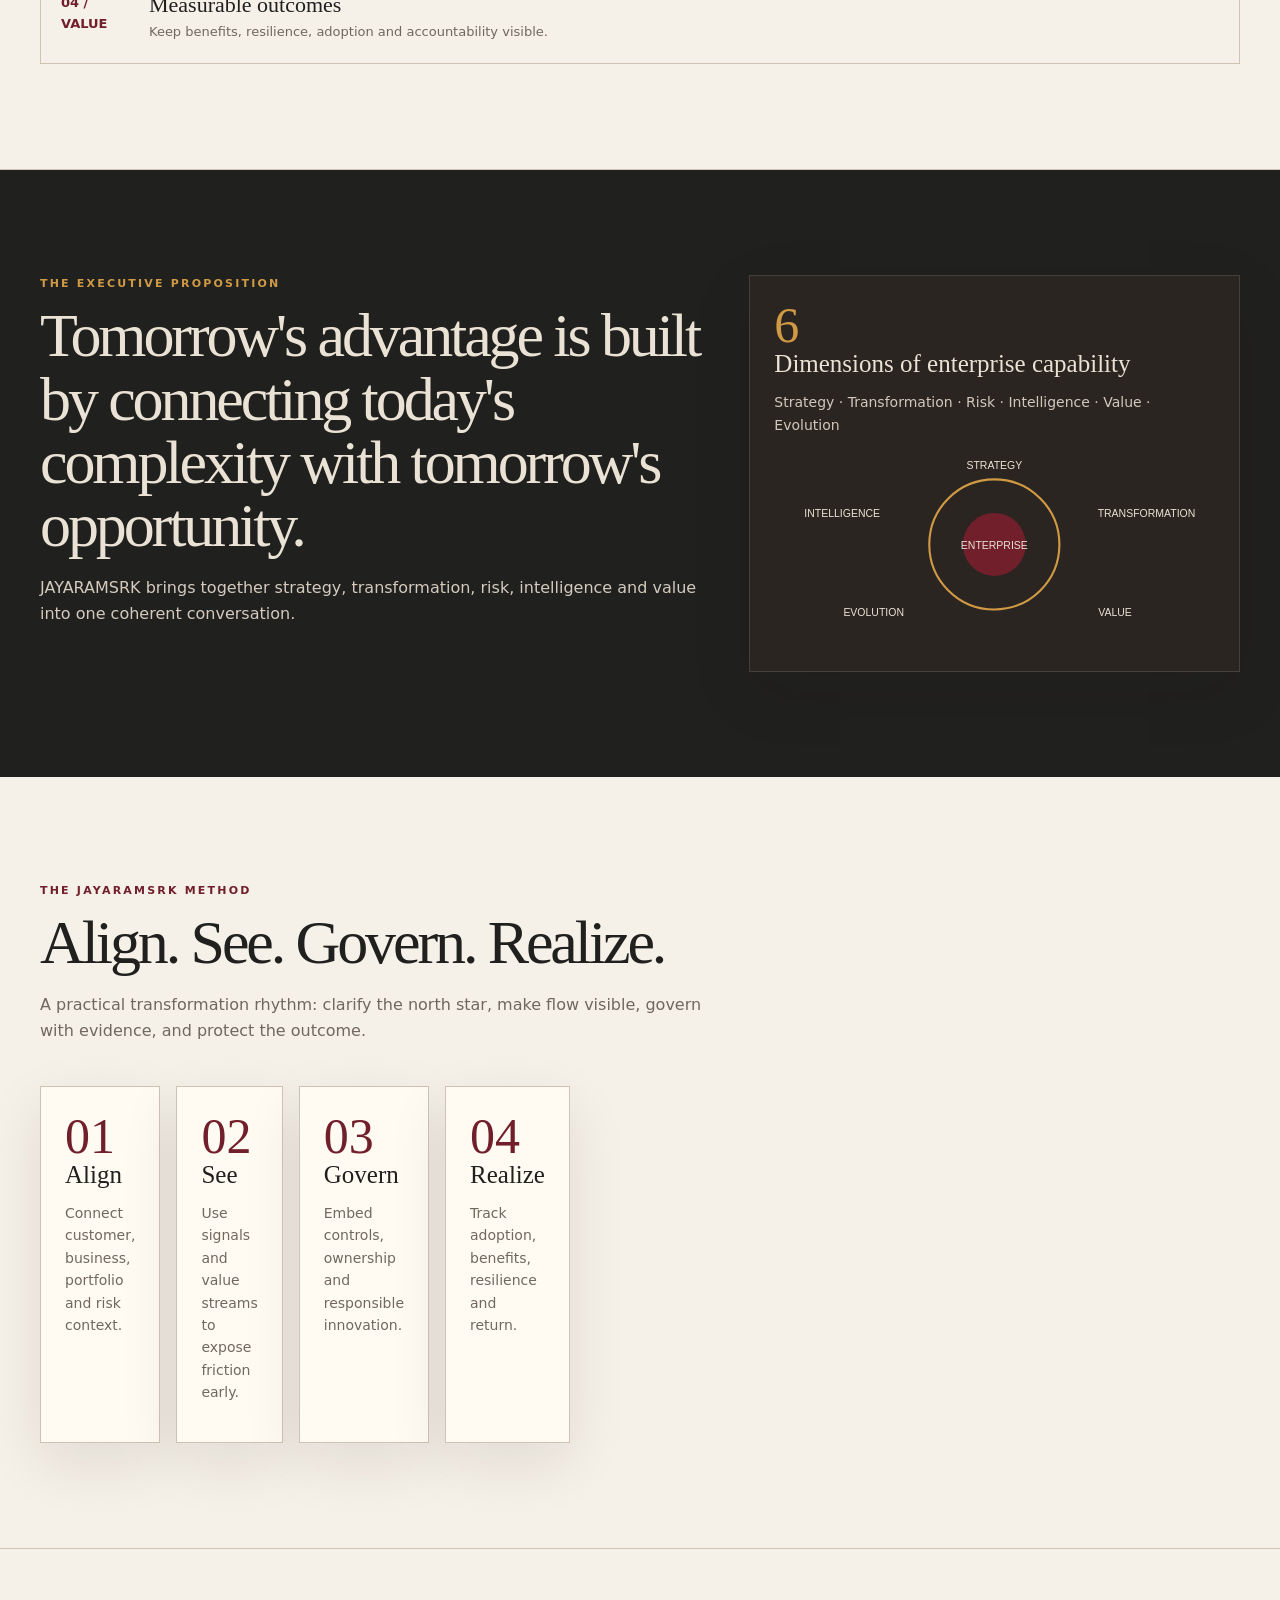
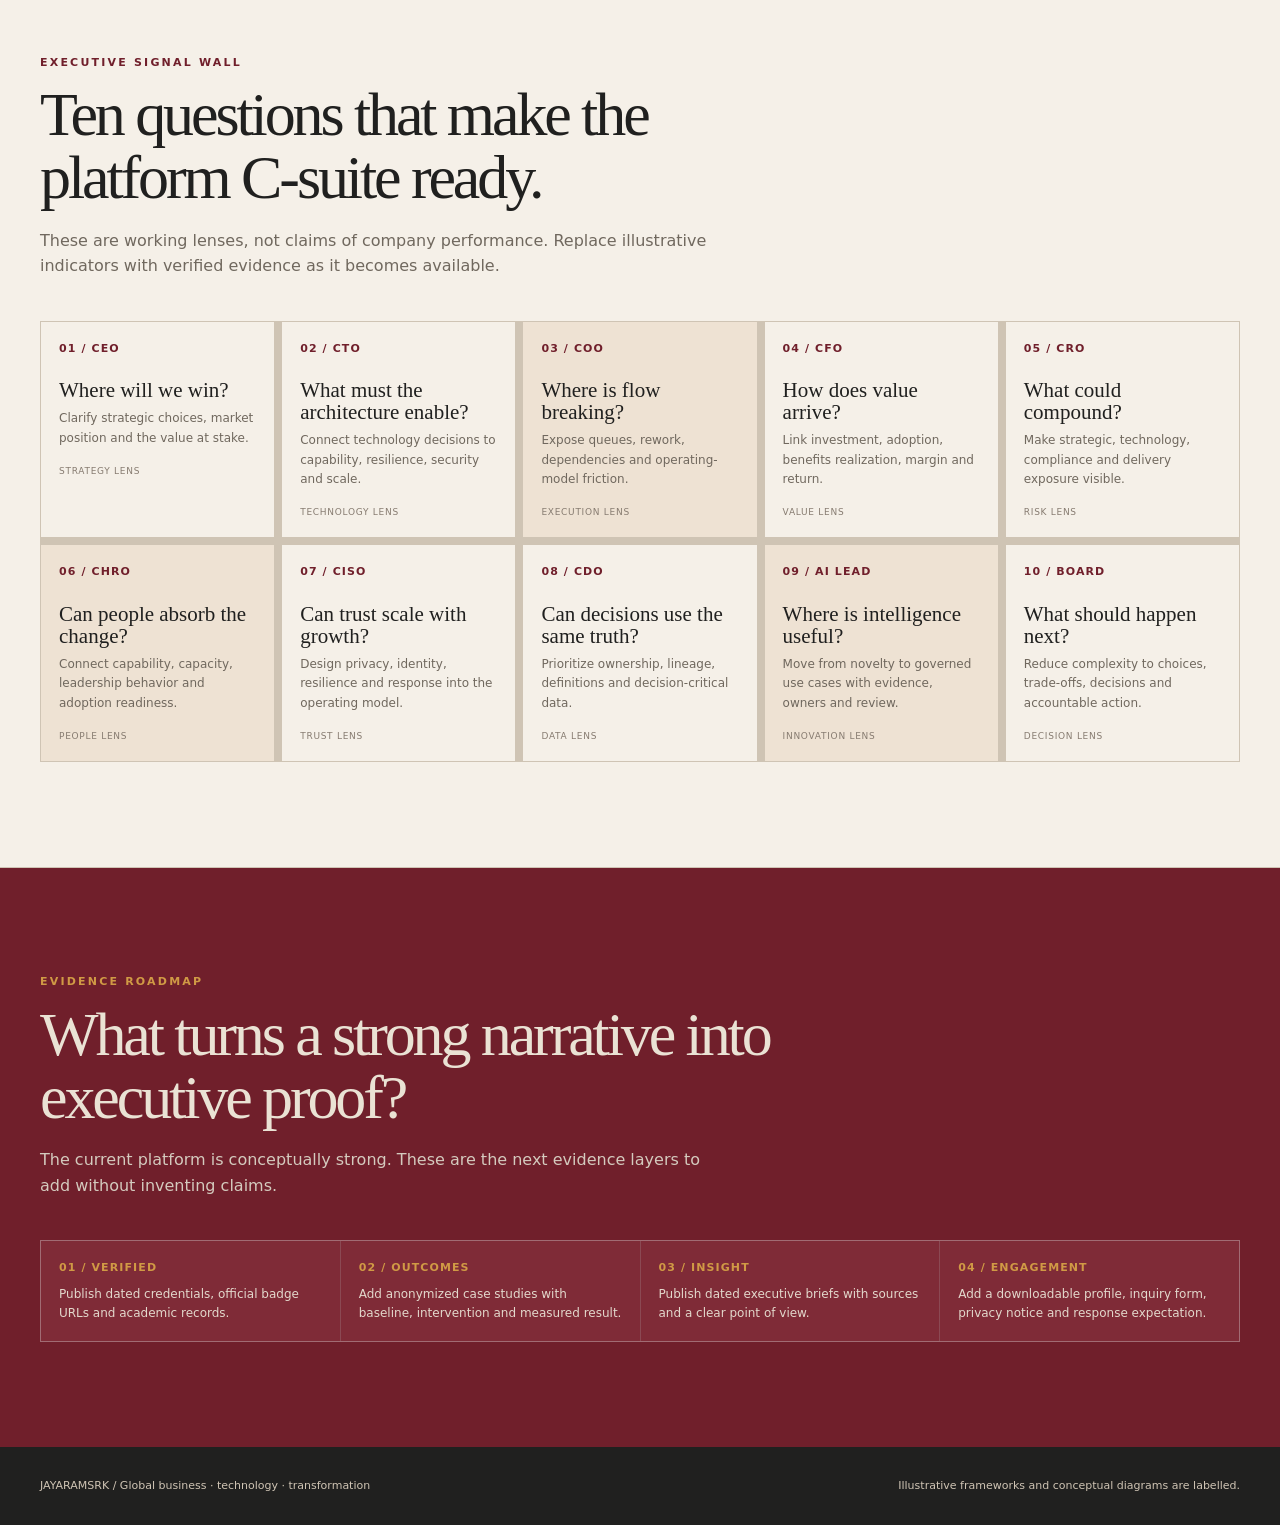
==== commit b178fff1: "Polish visuals accessibility and executive graphics" ====
--- a/index.html
+++ b/index.html
@@ -1,8 +1,8 @@
 <!doctype html>
 <html lang="en"><head><meta charset="utf-8"><meta name="viewport" content="width=device-width,initial-scale=1"><meta name="description" content="JAYARAMSRK — global business, technology and transformation intelligence."><meta property="og:title" content="JAYARAMSRK | The business of what comes next"><meta property="og:description" content="Strategic intelligence, enterprise transformation and responsible innovation."><link rel="stylesheet" href="styles.css"><title>JAYARAMSRK | The business of what comes next</title></head>
-<body data-page="vision"><header class="masthead"><div class="shell nav"><a class="brand" href="index.html"><span class="brand-stamp" aria-label="JAYARAMSRK logo"><span>JAYARAMSRK</span></span></a><button class="menu" aria-label="Open navigation">MENU</button><nav class="navlinks"><a data-page="vision" href="index.html">01 The Vision</a><a data-page="business" href="business.html">02 Business</a><a data-page="technology" href="technology.html">03 Technology</a><a data-page="ai" href="ai.html">04 AI &amp; Innovation</a><a data-page="transformation" href="transformation.html">05 Transformation</a><a data-page="challenges" href="challenges.html">06 Challenges</a><a data-page="frameworks" href="frameworks.html">07 Frameworks</a><a data-page="knowledge" href="knowledge.html">08 Knowledge</a><a data-page="engagement" href="engagement.html">09 Engagement</a></nav></div></header>
+<body data-page="vision"><header class="masthead"><div class="shell nav"><a class="brand" href="index.html"><span class="brand-stamp" aria-label="JAYARAMSRK logo"><span>JAYARAMSRK</span></span></a><button type="button" class="menu" aria-label="Open navigation">MENU</button><nav class="navlinks"><a data-page="vision" href="index.html">01 The Vision</a><a data-page="business" href="business.html">02 Business</a><a data-page="technology" href="technology.html">03 Technology</a><a data-page="ai" href="ai.html">04 AI &amp; Innovation</a><a data-page="transformation" href="transformation.html">05 Transformation</a><a data-page="challenges" href="challenges.html">06 Challenges</a><a data-page="frameworks" href="frameworks.html">07 Frameworks</a><a data-page="knowledge" href="knowledge.html">08 Knowledge</a><a data-page="engagement" href="engagement.html">09 Engagement</a></nav></div></header>
 <main><section class="hero"><div class="shell hero-inner"><div><div class="overline">Global business · technology · transformation</div><h1>Lead through complexity.<br><em>Build what comes next.</em></h1><p>Where global business strategy meets enterprise transformation, intelligent technology and measurable value creation.</p><div class="hero-actions"><a class="button gold" href="business.html">Explore the enterprise vision ↗</a><a class="button dark" href="challenges.html">Enter the observatory</a></div></div><div class="signal"><div class="overline">Executive intelligence / 001</div><h2>The business of what comes next.</h2><p>Business is changing. Technology is accelerating. Leadership must connect the two.</p><svg class="network" viewBox="0 0 560 300" role="img" aria-label="Global enterprise network diagram"><line x1="70" y1="220" x2="180" y2="100"/><line x1="180" y1="100" x2="330" y2="65"/><line x1="330" y1="65" x2="475" y2="150"/><line x1="475" y1="150" x2="390" y2="255"/><line x1="390" y1="255" x2="70" y2="220"/><line x1="180" y1="100" x2="390" y2="255"/><circle cx="70" cy="220" r="8"/><circle cx="180" cy="100" r="8"/><circle cx="330" cy="65" r="8"/><circle cx="475" cy="150" r="8"/><circle cx="390" cy="255" r="8"/><text x="35" y="250">VALUE</text><text x="145" y="80">BUSINESS</text><text x="300" y="42">INTELLIGENCE</text><text x="440" y="180">TECHNOLOGY</text><text x="350" y="280">IMPACT</text></svg><div class="signal-foot"><span>Strategic signal</span><span>Conceptual map</span></div></div></div></section>
 <section class="section"><div class="shell"><div class="intro"><div class="overline">A new enterprise paradigm</div><h2>Business. Technology. Intelligence. Impact.</h2><p>JAYARAMSRK is an editorial operating lens for leaders navigating transformation: connect strategic intent to the capabilities, controls and outcomes that make progress durable.</p></div><div class="feature-list"><article><strong>01 / BUSINESS</strong><div><h3>Strategic direction</h3><p>See the forces shaping markets, operating models and enterprise advantage.</p></div></article><article><strong>02 / TECHNOLOGY</strong><div><h3>Digital intelligence</h3><p>Translate emerging technology into responsible, useful business capability.</p></div></article><article><strong>03 / INNOVATION</strong><div><h3>Future capabilities</h3><p>Move from experimentation to governed adoption and measurable learning.</p></div></article><article><strong>04 / VALUE</strong><div><h3>Measurable outcomes</h3><p>Keep benefits, resilience, adoption and accountability visible.</p></div></article></div></div></section>
-<section class="section dark"><div class="shell"><div class="grid"><div class="span-7"><div class="intro"><div class="overline">The executive proposition</div><h2>Tomorrow's advantage is built by connecting today's complexity with tomorrow's opportunity.</h2><p>JAYARAMSRK brings together strategy, transformation, risk, intelligence and value into one coherent conversation.</p></div></div><div class="span-5 panel"><div class="number">6</div><h3>Dimensions of enterprise capability</h3><p>Strategy · Transformation · Risk · Intelligence · Value · Evolution</p><svg class="diagram" viewBox="0 0 420 180"><circle cx="210" cy="90" r="62" fill="none" stroke="#d09a45" stroke-width="2"/><circle cx="210" cy="90" r="30" fill="#701f2b"/><g fill="#eae2d4" font-size="10" text-anchor="middle"><text x="210" y="94">ENTERPRISE</text><text x="210" y="18">STRATEGY</text><text x="355" y="64">TRANSFORMATION</text><text x="325" y="158">VALUE</text><text x="95" y="158">EVOLUTION</text><text x="65" y="64">INTELLIGENCE</text></g></svg></div></div></div></section>
+<section class="section dark"><div class="shell"><div class="grid"><div class="span-7"><div class="intro"><div class="overline">The executive proposition</div><h2>Tomorrow's advantage is built by connecting today's complexity with tomorrow's opportunity.</h2><p>JAYARAMSRK brings together strategy, transformation, risk, intelligence and value into one coherent conversation.</p></div></div><div class="span-5 panel"><div class="number">6</div><h3>Dimensions of enterprise capability</h3><p>Strategy · Transformation · Risk · Intelligence · Value · Evolution</p><svg class="diagram" viewBox="0 0 420 180" role="img" aria-label="Executive framework diagram"><circle cx="210" cy="90" r="62" fill="none" stroke="#d09a45" stroke-width="2"/><circle cx="210" cy="90" r="30" fill="#701f2b"/><g fill="#eae2d4" font-size="10" text-anchor="middle"><text x="210" y="94">ENTERPRISE</text><text x="210" y="18">STRATEGY</text><text x="355" y="64">TRANSFORMATION</text><text x="325" y="158">VALUE</text><text x="95" y="158">EVOLUTION</text><text x="65" y="64">INTELLIGENCE</text></g></svg></div></div></div></section>
 <section class="section"><div class="shell"><div class="intro"><div class="overline">The JAYARAMSRK method</div><h2>Align. See. Govern. Realize.</h2><p>A practical transformation rhythm: clarify the north star, make flow visible, govern with evidence, and protect the outcome.</p></div><div class="grid"><div class="span-3 panel"><div class="number">01</div><h3>Align</h3><p>Connect customer, business, portfolio and risk context.</p></div><div class="span-3 panel"><div class="number">02</div><h3>See</h3><p>Use signals and value streams to expose friction early.</p></div><div class="span-3 panel"><div class="number">03</div><h3>Govern</h3><p>Embed controls, ownership and responsible innovation.</p></div><div class="span-3 panel"><div class="number">04</div><h3>Realize</h3><p>Track adoption, benefits, resilience and return.</p></div></div></div></section>
 <section class="section"><div class="shell"><div class="intro"><div class="overline">Executive signal wall</div><h2>Ten questions that make the platform C-suite ready.</h2><p>These are working lenses, not claims of company performance. Replace illustrative indicators with verified evidence as it becomes available.</p></div><div class="signal-wall"><article class="signal-card"><strong>01 / CEO</strong><h3>Where will we win?</h3><p>Clarify strategic choices, market position and the value at stake.</p><small>Strategy lens</small></article><article class="signal-card"><strong>02 / CTO</strong><h3>What must the architecture enable?</h3><p>Connect technology decisions to capability, resilience, security and scale.</p><small>Technology lens</small></article><article class="signal-card"><strong>03 / COO</strong><h3>Where is flow breaking?</h3><p>Expose queues, rework, dependencies and operating-model friction.</p><small>Execution lens</small></article><article class="signal-card"><strong>04 / CFO</strong><h3>How does value arrive?</h3><p>Link investment, adoption, benefits realization, margin and return.</p><small>Value lens</small></article><article class="signal-card"><strong>05 / CRO</strong><h3>What could compound?</h3><p>Make strategic, technology, compliance and delivery exposure visible.</p><small>Risk lens</small></article><article class="signal-card"><strong>06 / CHRO</strong><h3>Can people absorb the change?</h3><p>Connect capability, capacity, leadership behavior and adoption readiness.</p><small>People lens</small></article><article class="signal-card"><strong>07 / CISO</strong><h3>Can trust scale with growth?</h3><p>Design privacy, identity, resilience and response into the operating model.</p><small>Trust lens</small></article><article class="signal-card"><strong>08 / CDO</strong><h3>Can decisions use the same truth?</h3><p>Prioritize ownership, lineage, definitions and decision-critical data.</p><small>Data lens</small></article><article class="signal-card"><strong>09 / AI LEAD</strong><h3>Where is intelligence useful?</h3><p>Move from novelty to governed use cases with evidence, owners and review.</p><small>Innovation lens</small></article><article class="signal-card"><strong>10 / BOARD</strong><h3>What should happen next?</h3><p>Reduce complexity to choices, trade-offs, decisions and accountable action.</p><small>Decision lens</small></article></div></div></section><section class="section burgundy"><div class="shell"><div class="intro"><div class="overline">Evidence roadmap</div><h2>What turns a strong narrative into executive proof?</h2><p>The current platform is conceptually strong. These are the next evidence layers to add without inventing claims.</p></div><div class="evidence-roadmap"><div><b>01 / VERIFIED</b><span>Publish dated credentials, official badge URLs and academic records.</span></div><div><b>02 / OUTCOMES</b><span>Add anonymized case studies with baseline, intervention and measured result.</span></div><div><b>03 / INSIGHT</b><span>Publish dated executive briefs with sources and a clear point of view.</span></div><div><b>04 / ENGAGEMENT</b><span>Add a downloadable profile, inquiry form, privacy notice and response expectation.</span></div></div></div></section></main><footer class="footer"><div class="shell footer-inner"><span>JAYARAMSRK / Global business · technology · transformation</span><span>Illustrative frameworks and conceptual diagrams are labelled.</span></div></footer><script src="app.js"></script></body></html>
--- a/styles.css
+++ b/styles.css
@@ -2,3 +2,4 @@
 *{box-sizing:border-box}html{scroll-behavior:smooth;scroll-padding-top:80px}body{margin:0;background:var(--paper);color:var(--ink);font:16px/1.6 Inter,ui-sans-serif,system-ui,-apple-system,"Segoe UI",sans-serif}a{color:inherit;text-underline-offset:4px}a:hover{color:var(--burgundy)}button{font:inherit}.shell{width:min(1200px,calc(100% - 48px));margin:auto}.masthead{position:sticky;top:0;z-index:10;background:#f5f0e8ee;border-bottom:1px solid var(--line);backdrop-filter:blur(16px)}.nav{min-height:76px;display:flex;align-items:center;justify-content:space-between;gap:28px}.brand{font-size:20px;letter-spacing:.18em;font-weight:800;text-decoration:none}.brand span{color:var(--burgundy)}.navlinks{display:flex;gap:18px;align-items:center;overflow:auto;white-space:nowrap;font-size:11px;text-transform:uppercase;letter-spacing:.08em}.navlinks a{text-decoration:none;color:#665d53}.navlinks a:hover,.navlinks a.active{color:var(--burgundy)}.menu{display:none;border:1px solid var(--line);background:transparent;padding:7px 10px}.hero{background:var(--ink);color:var(--ivory);min-height:calc(100vh - 76px);display:grid;align-items:center;overflow:hidden;position:relative}.hero:after{content:"";position:absolute;inset:auto -12% -40% 40%;height:90%;background:radial-gradient(circle,#701f2b 0,transparent 65%);opacity:.75}.hero-inner{position:relative;z-index:1;padding:90px 0;display:grid;grid-template-columns:1.04fr .96fr;gap:64px;align-items:center}.overline{color:var(--gold);font-size:11px;letter-spacing:.2em;text-transform:uppercase;font-weight:800}.hero h1{font:500 clamp(48px,7vw,94px)/.94 Georgia,serif;letter-spacing:-.06em;margin:20px 0 28px;max-width:760px}.hero h1 em{font-style:normal;color:var(--gold)}.hero p{color:#d3c9bd;max-width:610px;font-size:19px}.hero-actions{display:flex;gap:12px;flex-wrap:wrap;margin-top:30px}.button{display:inline-flex;align-items:center;justify-content:center;min-height:46px;padding:11px 18px;border:1px solid var(--gold);text-decoration:none;font-size:12px;text-transform:uppercase;letter-spacing:.1em}.button.gold{background:var(--gold);color:var(--ink);border-color:var(--gold)}.button.dark{border-color:#d09a4588;color:var(--ivory)}.signal{min-height:430px;border:1px solid #d09a4566;background:linear-gradient(145deg,#2c2622,#201b19);position:relative;padding:26px;box-shadow:0 25px 80px #0005}.signal h2{font:500 28px/1.1 Georgia,serif;margin:0}.signal p{font-size:12px;margin:8px 0;color:#c7b9aa}.network{width:100%;height:auto;margin-top:24px}.network line{stroke:#d09a4560;stroke-width:1}.network circle{fill:#d09a45;stroke:#eae2d4;stroke-width:2}.network text{fill:#eae2d4;font:11px Inter,sans-serif;letter-spacing:.08em}.signal-foot{position:absolute;bottom:22px;left:26px;right:26px;display:flex;justify-content:space-between;color:#b9aea0;font-size:10px;text-transform:uppercase;letter-spacing:.1em}.section{padding:105px 0;border-bottom:1px solid var(--line)}.section.dark{background:var(--ink);color:var(--ivory);border:0}.section.burgundy{background:var(--burgundy);color:var(--ivory);border:0}.intro{max-width:760px;margin-bottom:42px}.intro .overline{color:var(--burgundy)}.dark .intro .overline,.burgundy .intro .overline{color:var(--gold)}.intro h2{font:500 clamp(34px,5vw,62px)/1.02 Georgia,serif;letter-spacing:-.05em;margin:12px 0 18px}.intro p{color:#70685e;max-width:680px}.dark .intro p,.burgundy .intro p{color:#d4cabe}.eyebrow{font-size:11px;letter-spacing:.16em;text-transform:uppercase;color:var(--burgundy);font-weight:800}.dark .eyebrow,.burgundy .eyebrow{color:var(--gold)}.grid{display:grid;grid-template-columns:repeat(12,1fr);gap:16px}.panel{background:#fffaf2;border:1px solid var(--line);padding:24px;box-shadow:var(--shadow)}.dark .panel{background:#2b2521;border-color:#ffffff20}.burgundy .panel{background:#7f2b37;border-color:#ffffff30}.span-4{grid-column:span 4}.span-5{grid-column:span 5}.span-6{grid-column:span 6}.span-7{grid-column:span 7}.span-8{grid-column:span 8}.span-12{grid-column:span 12}.panel h3{margin:0 0 9px;font:500 25px/1.1 Georgia,serif}.panel p{color:#71685e;font-size:14px}.dark .panel p,.burgundy .panel p{color:#d2c7bc}.number{font:500 50px/1 Georgia,serif;color:var(--burgundy)}.dark .number,.burgundy .number{color:var(--gold)}.tag{display:inline-block;border:1px solid var(--line);padding:4px 8px;font-size:10px;text-transform:uppercase;letter-spacing:.08em;color:#6b6258;margin:3px}.dark .tag,.burgundy .tag{border-color:#ffffff35;color:#e0d4c7}.feature-list{display:grid;gap:1px;background:var(--line);border:1px solid var(--line)}.feature-list article{background:var(--paper);padding:20px;display:grid;grid-template-columns:70px 1fr;gap:18px}.feature-list article strong{color:var(--burgundy);font-size:13px}.feature-list h3{margin:0;font:500 22px/1.1 Georgia,serif}.feature-list p{margin:5px 0 0;color:#70685e;font-size:13px}.dark .feature-list,.dark .feature-list article{background:#2b2521;border-color:#ffffff20}.dark .feature-list article strong{color:var(--gold)}.dark .feature-list p{color:#d2c7bc}.quote{font:500 clamp(28px,4vw,48px)/1.1 Georgia,serif;letter-spacing:-.04em;border-left:3px solid var(--gold);padding-left:22px}.diagram{width:100%;height:auto}.diagram text{font-family:Inter,Arial,sans-serif}.bar{margin:15px 0}.bar-head{display:flex;justify-content:space-between;font-size:12px;margin-bottom:6px}.track{height:9px;background:#d8cdbf;overflow:hidden}.fill{height:100%;background:linear-gradient(90deg,var(--burgundy),var(--gold))}.dark .track{background:#51483f}.footer{background:var(--ink);color:#cfc4b4;padding:30px 0;font-size:11px}.footer-inner{display:flex;justify-content:space-between;gap:20px}.page-hero{background:var(--ink);color:var(--ivory);padding:90px 0 80px}.page-hero h1{font:500 clamp(44px,7vw,80px)/.95 Georgia,serif;max-width:850px;margin:14px 0 20px}.page-hero p{max-width:680px;color:#d4cabe;font-size:18px}.pill-nav{display:flex;gap:8px;flex-wrap:wrap;margin-top:28px}.pill-nav a{border:1px solid #d09a4566;color:var(--ivory);padding:8px 12px;text-decoration:none;font-size:11px;text-transform:uppercase;letter-spacing:.08em}.kpi{font:500 34px Georgia,serif;color:var(--burgundy)}.dark .kpi,.burgundy .kpi{color:var(--gold)}.source{font-size:10px;color:#867b70;text-transform:uppercase;letter-spacing:.08em}.tabs{display:flex;gap:8px;flex-wrap:wrap;margin-bottom:24px}.tab{border:1px solid var(--line);background:transparent;color:#665d53;padding:9px 13px;cursor:pointer;font-size:11px;text-transform:uppercase;letter-spacing:.08em}.tab.active,.tab:hover{background:var(--burgundy);color:var(--ivory);border-color:var(--burgundy)}.tab-panel{display:none}.tab-panel.active{display:block}.matrix{display:grid;grid-template-columns:repeat(4,1fr);gap:5px}.matrix span{min-height:54px;padding:10px;background:#d8cdbf;font-size:11px}.matrix span:nth-child(3n){background:#bcae9c}.matrix span:nth-child(5n){background:#d09a45}.mobile-only{display:none}@media(max-width:850px){.hero-inner{grid-template-columns:1fr}.signal{min-height:360px}.span-4,.span-5,.span-6,.span-7,.span-8{grid-column:span 6}.navlinks{display:none}.menu{display:block}.nav.open .navlinks{display:flex;position:absolute;top:76px;left:0;right:0;background:var(--paper);padding:18px 24px;flex-direction:column;align-items:flex-start;border-bottom:1px solid var(--line)}.mobile-only{display:block}}@media(max-width:560px){.shell{width:calc(100% - 32px)}.hero h1{font-size:52px}.section{padding:70px 0}.span-4,.span-5,.span-6,.span-7,.span-8,.span-12{grid-column:span 12}.feature-list article{grid-template-columns:1fr}.footer-inner{flex-direction:column}.matrix{grid-template-columns:repeat(2,1fr)}}@media(prefers-reduced-motion:reduce){html{scroll-behavior:auto}*,*:before,*:after{animation:none!important;transition:none!important}}
 .credential-grid{display:grid;grid-template-columns:repeat(2,minmax(0,1fr));gap:16px}.credential-card{background:#fffaf2;border:1px solid var(--line);padding:20px;box-shadow:var(--shadow);position:relative}.credential-card h3{margin:0 0 8px;font:500 24px/1.05 Georgia,serif}.credential-card p{color:#70685e;font-size:13px;margin:8px 0}.credential-card .chapter{color:var(--burgundy);font-size:10px;font-weight:800;letter-spacing:.14em;text-transform:uppercase}.issuer-list{display:flex;flex-wrap:wrap;gap:7px;margin:14px 0}.issuer-badge{display:inline-flex;align-items:center;gap:7px;border:1px solid #c9b9a7;background:#f4ecdf;padding:6px 8px;color:#40382f;font-size:10px;font-weight:700;letter-spacing:.03em}.issuer-mark{display:grid;place-items:center;min-width:24px;height:24px;background:var(--ink);color:var(--gold);font-size:9px;font-weight:800}.credential-meta{display:grid;grid-template-columns:repeat(3,1fr);gap:7px;margin-top:15px}.credential-meta span{border-top:2px solid var(--gold);padding-top:6px;font-size:10px;color:#70685e}.credential-meta b{display:block;color:var(--burgundy);font-size:15px}.credential-note{font-size:10px!important;color:#867b70!important;text-transform:uppercase;letter-spacing:.06em}.dark .credential-card{background:#2b2521;border-color:#ffffff20}.dark .credential-card p,.dark .credential-meta span{color:#d2c7bc}.dark .credential-card .chapter{color:var(--gold)}.dark .issuer-badge{background:#3a312a;border-color:#ffffff25;color:#eae2d4}.dark .issuer-mark{background:var(--gold);color:var(--ink)}@media(max-width:850px){.credential-grid{grid-template-columns:1fr}}@media(max-width:560px){.credential-meta{grid-template-columns:1fr 1fr}}
 .brand-stamp{display:inline-flex;align-items:center;gap:8px;letter-spacing:.08em}.brand-stamp>span{font-size:13px;letter-spacing:.16em}.issuer-logo{display:block;width:24px;height:24px;object-fit:contain;filter:grayscale(1) contrast(1.15)}.issuer-badge:has(.issuer-logo){padding-left:6px}.dark .issuer-logo{filter:grayscale(1) brightness(1.8)}
+.signal-wall{display:grid;grid-template-columns:repeat(5,1fr);gap:8px;background:var(--line);border:1px solid var(--line)}.signal-card{background:var(--paper);padding:18px;min-height:180px}.signal-card:nth-child(3n){background:#eee2d3}.signal-card strong{display:block;color:var(--burgundy);font-size:11px;letter-spacing:.1em}.signal-card h3{margin:22px 0 8px;font:500 21px/1.05 Georgia,serif}.signal-card p{color:#70685e;font-size:12px;margin:0}.signal-card small{display:block;color:#867b70;font-size:9px;letter-spacing:.08em;text-transform:uppercase;margin-top:16px}.evidence-roadmap{display:grid;grid-template-columns:repeat(4,1fr);gap:1px;background:#ffffff30;border:1px solid #ffffff30}.evidence-roadmap div{padding:18px;background:#7f2b37}.evidence-roadmap b{display:block;color:var(--gold);font-size:11px;letter-spacing:.1em}.evidence-roadmap span{display:block;color:#e3d8cc;font-size:12px;margin-top:8px}@media(max-width:850px){.signal-wall{grid-template-columns:repeat(2,1fr)}.evidence-roadmap{grid-template-columns:repeat(2,1fr)}}@media(max-width:560px){.signal-wall,.evidence-roadmap{grid-template-columns:1fr}}
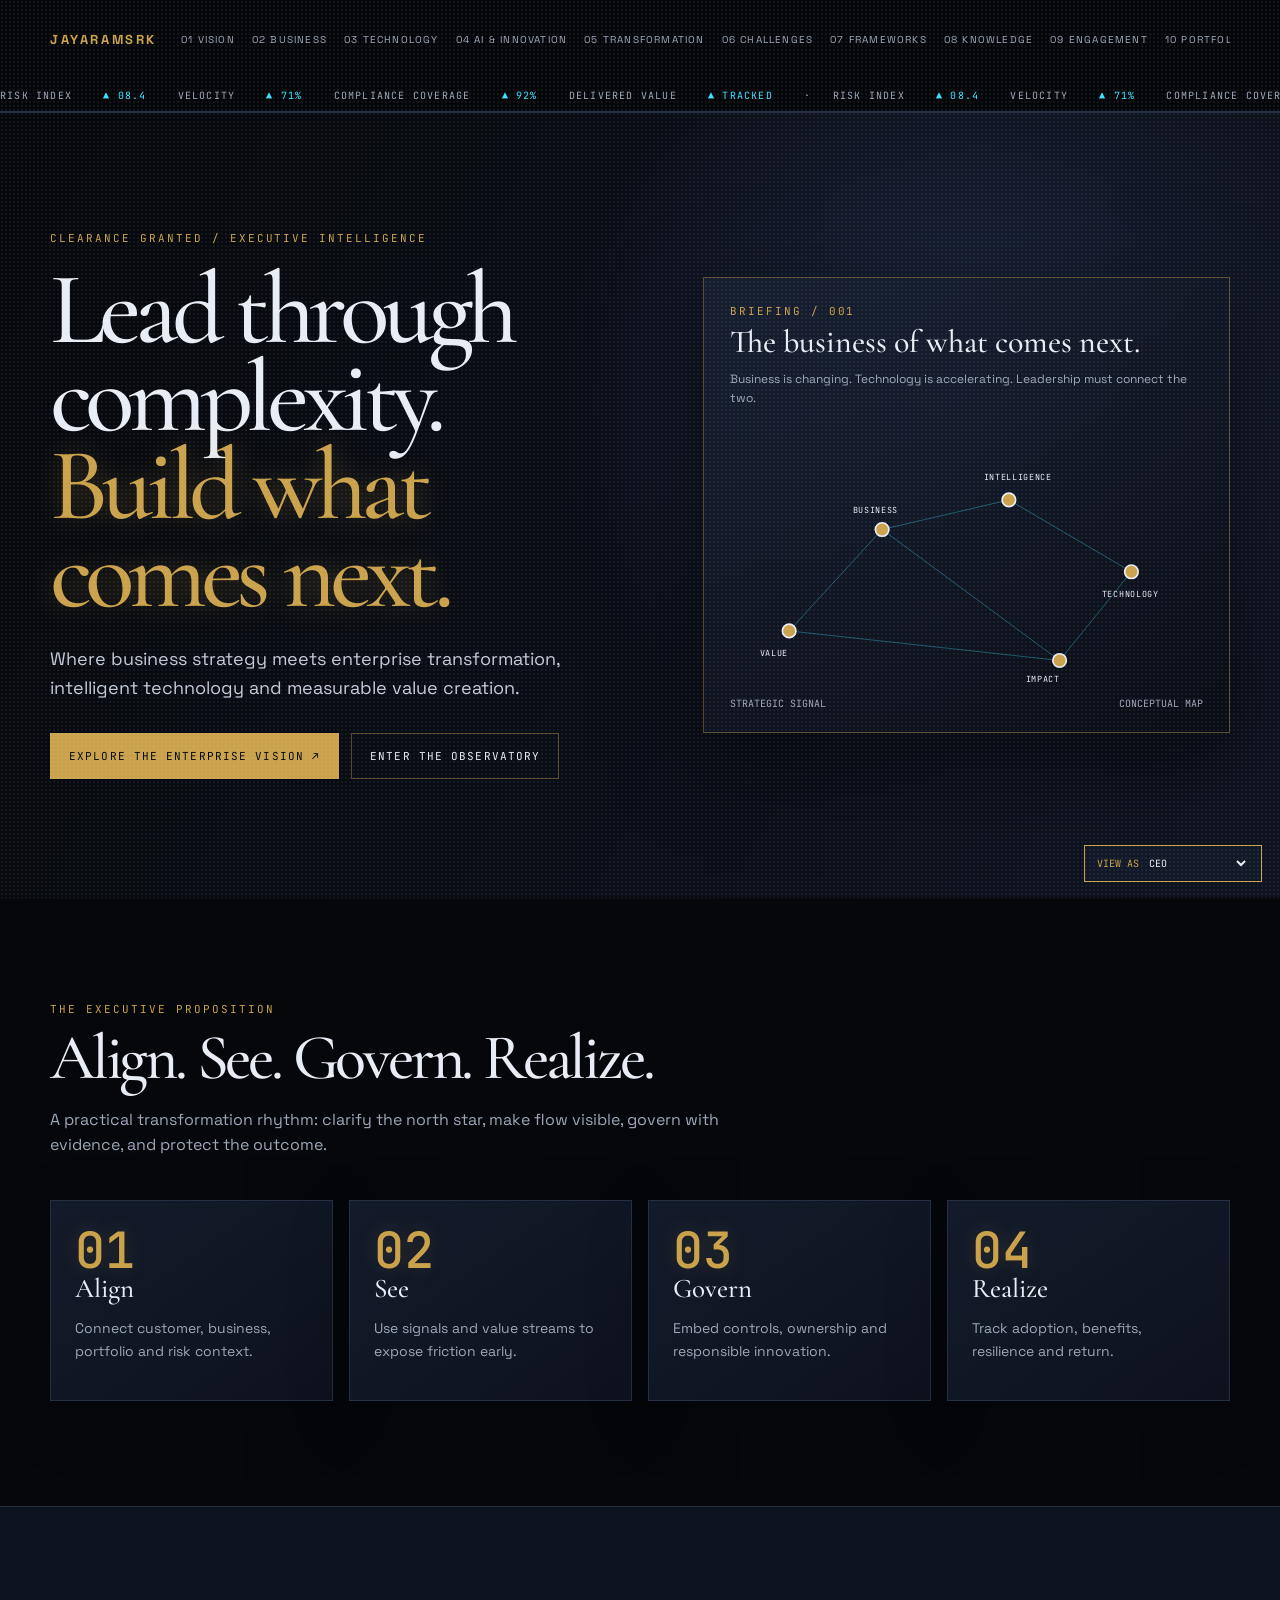
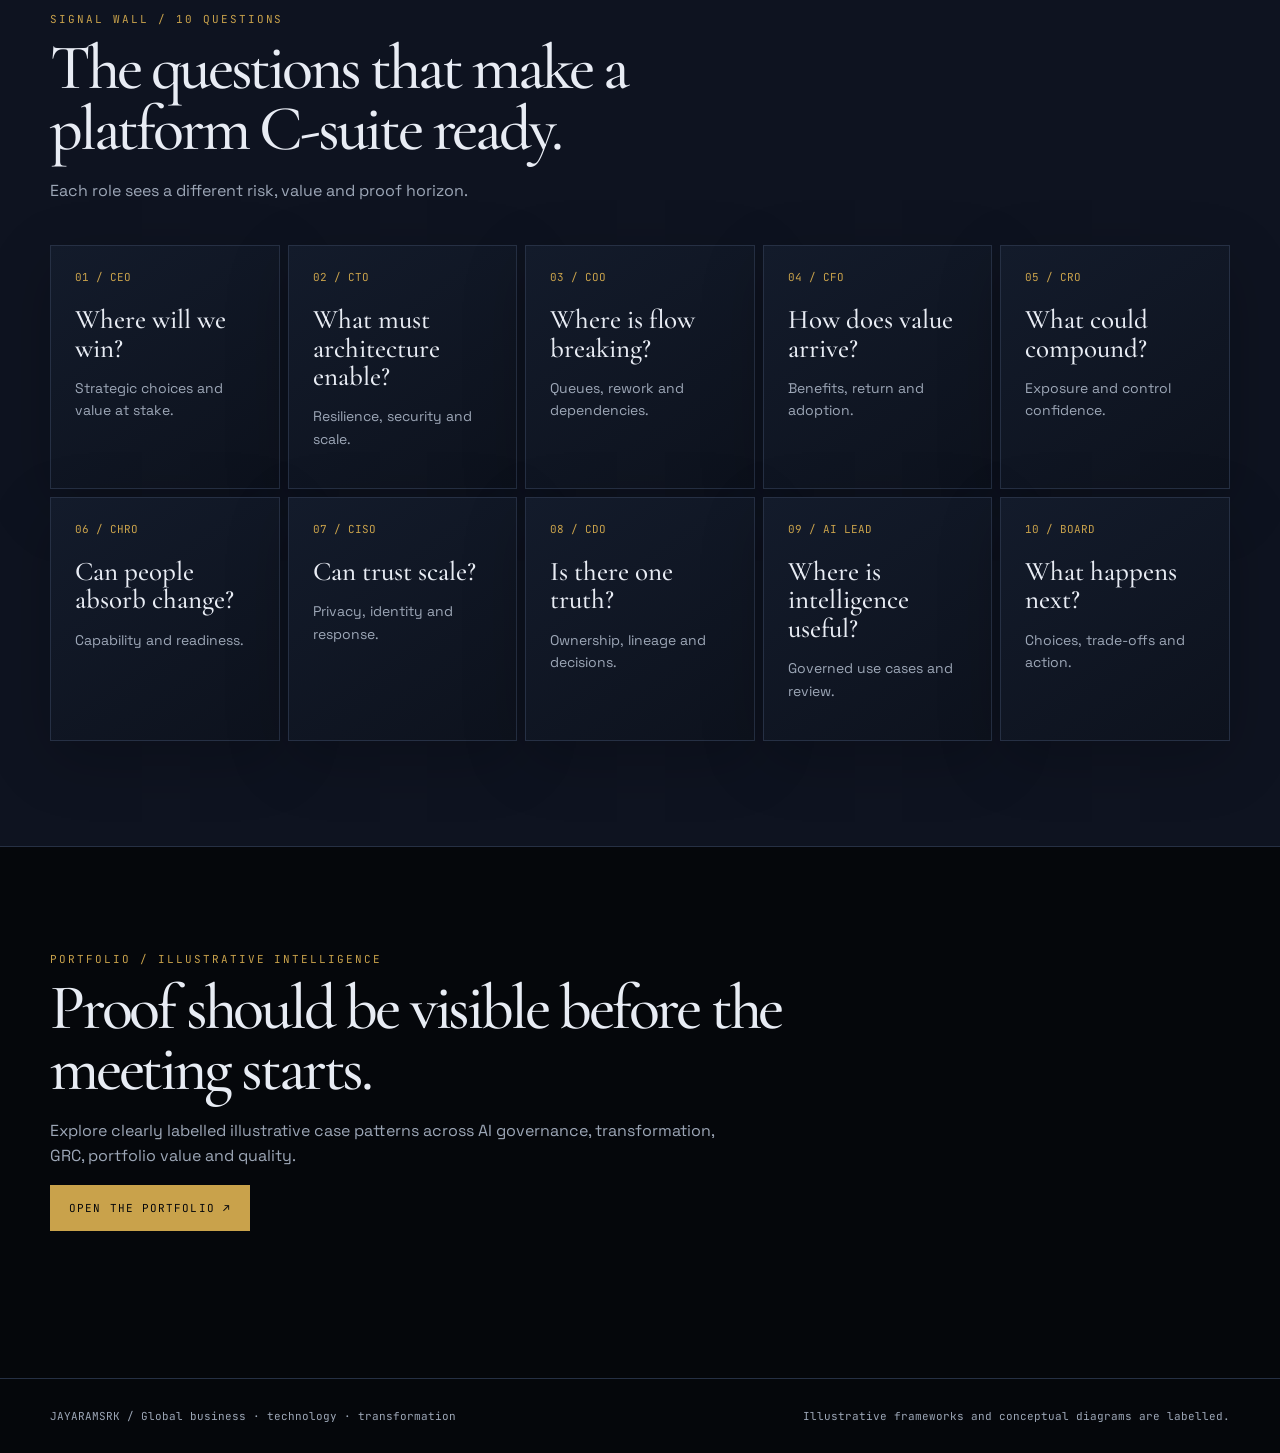
==== commit aa4325f8: "Rebuild site as cinematic executive portfolio Co-authored-by: Copilot <223556219+Copilot@users.norep" ====
--- a/index.html
+++ b/index.html
@@ -1,8 +1 @@
-<!doctype html>
-<html lang="en"><head><meta charset="utf-8"><meta name="viewport" content="width=device-width,initial-scale=1"><meta name="description" content="JAYARAMSRK — global business, technology and transformation intelligence."><meta property="og:title" content="JAYARAMSRK | The business of what comes next"><meta property="og:description" content="Strategic intelligence, enterprise transformation and responsible innovation."><link rel="stylesheet" href="styles.css"><title>JAYARAMSRK | The business of what comes next</title></head>
-<body data-page="vision"><header class="masthead"><div class="shell nav"><a class="brand" href="index.html"><span class="brand-stamp" aria-label="JAYARAMSRK logo"><span>JAYARAMSRK</span></span></a><button type="button" class="menu" aria-label="Open navigation">MENU</button><nav class="navlinks"><a data-page="vision" href="index.html">01 The Vision</a><a data-page="business" href="business.html">02 Business</a><a data-page="technology" href="technology.html">03 Technology</a><a data-page="ai" href="ai.html">04 AI &amp; Innovation</a><a data-page="transformation" href="transformation.html">05 Transformation</a><a data-page="challenges" href="challenges.html">06 Challenges</a><a data-page="frameworks" href="frameworks.html">07 Frameworks</a><a data-page="knowledge" href="knowledge.html">08 Knowledge</a><a data-page="engagement" href="engagement.html">09 Engagement</a></nav></div></header>
-<main><section class="hero"><div class="shell hero-inner"><div><div class="overline">Global business · technology · transformation</div><h1>Lead through complexity.<br><em>Build what comes next.</em></h1><p>Where global business strategy meets enterprise transformation, intelligent technology and measurable value creation.</p><div class="hero-actions"><a class="button gold" href="business.html">Explore the enterprise vision ↗</a><a class="button dark" href="challenges.html">Enter the observatory</a></div></div><div class="signal"><div class="overline">Executive intelligence / 001</div><h2>The business of what comes next.</h2><p>Business is changing. Technology is accelerating. Leadership must connect the two.</p><svg class="network" viewBox="0 0 560 300" role="img" aria-label="Global enterprise network diagram"><line x1="70" y1="220" x2="180" y2="100"/><line x1="180" y1="100" x2="330" y2="65"/><line x1="330" y1="65" x2="475" y2="150"/><line x1="475" y1="150" x2="390" y2="255"/><line x1="390" y1="255" x2="70" y2="220"/><line x1="180" y1="100" x2="390" y2="255"/><circle cx="70" cy="220" r="8"/><circle cx="180" cy="100" r="8"/><circle cx="330" cy="65" r="8"/><circle cx="475" cy="150" r="8"/><circle cx="390" cy="255" r="8"/><text x="35" y="250">VALUE</text><text x="145" y="80">BUSINESS</text><text x="300" y="42">INTELLIGENCE</text><text x="440" y="180">TECHNOLOGY</text><text x="350" y="280">IMPACT</text></svg><div class="signal-foot"><span>Strategic signal</span><span>Conceptual map</span></div></div></div></section>
-<section class="section"><div class="shell"><div class="intro"><div class="overline">A new enterprise paradigm</div><h2>Business. Technology. Intelligence. Impact.</h2><p>JAYARAMSRK is an editorial operating lens for leaders navigating transformation: connect strategic intent to the capabilities, controls and outcomes that make progress durable.</p></div><div class="feature-list"><article><strong>01 / BUSINESS</strong><div><h3>Strategic direction</h3><p>See the forces shaping markets, operating models and enterprise advantage.</p></div></article><article><strong>02 / TECHNOLOGY</strong><div><h3>Digital intelligence</h3><p>Translate emerging technology into responsible, useful business capability.</p></div></article><article><strong>03 / INNOVATION</strong><div><h3>Future capabilities</h3><p>Move from experimentation to governed adoption and measurable learning.</p></div></article><article><strong>04 / VALUE</strong><div><h3>Measurable outcomes</h3><p>Keep benefits, resilience, adoption and accountability visible.</p></div></article></div></div></section>
-<section class="section dark"><div class="shell"><div class="grid"><div class="span-7"><div class="intro"><div class="overline">The executive proposition</div><h2>Tomorrow's advantage is built by connecting today's complexity with tomorrow's opportunity.</h2><p>JAYARAMSRK brings together strategy, transformation, risk, intelligence and value into one coherent conversation.</p></div></div><div class="span-5 panel"><div class="number">6</div><h3>Dimensions of enterprise capability</h3><p>Strategy · Transformation · Risk · Intelligence · Value · Evolution</p><svg class="diagram" viewBox="0 0 420 180" role="img" aria-label="Executive framework diagram"><circle cx="210" cy="90" r="62" fill="none" stroke="#d09a45" stroke-width="2"/><circle cx="210" cy="90" r="30" fill="#701f2b"/><g fill="#eae2d4" font-size="10" text-anchor="middle"><text x="210" y="94">ENTERPRISE</text><text x="210" y="18">STRATEGY</text><text x="355" y="64">TRANSFORMATION</text><text x="325" y="158">VALUE</text><text x="95" y="158">EVOLUTION</text><text x="65" y="64">INTELLIGENCE</text></g></svg></div></div></div></section>
-<section class="section"><div class="shell"><div class="intro"><div class="overline">The JAYARAMSRK method</div><h2>Align. See. Govern. Realize.</h2><p>A practical transformation rhythm: clarify the north star, make flow visible, govern with evidence, and protect the outcome.</p></div><div class="grid"><div class="span-3 panel"><div class="number">01</div><h3>Align</h3><p>Connect customer, business, portfolio and risk context.</p></div><div class="span-3 panel"><div class="number">02</div><h3>See</h3><p>Use signals and value streams to expose friction early.</p></div><div class="span-3 panel"><div class="number">03</div><h3>Govern</h3><p>Embed controls, ownership and responsible innovation.</p></div><div class="span-3 panel"><div class="number">04</div><h3>Realize</h3><p>Track adoption, benefits, resilience and return.</p></div></div></div></section>
-<section class="section"><div class="shell"><div class="intro"><div class="overline">Executive signal wall</div><h2>Ten questions that make the platform C-suite ready.</h2><p>These are working lenses, not claims of company performance. Replace illustrative indicators with verified evidence as it becomes available.</p></div><div class="signal-wall"><article class="signal-card"><strong>01 / CEO</strong><h3>Where will we win?</h3><p>Clarify strategic choices, market position and the value at stake.</p><small>Strategy lens</small></article><article class="signal-card"><strong>02 / CTO</strong><h3>What must the architecture enable?</h3><p>Connect technology decisions to capability, resilience, security and scale.</p><small>Technology lens</small></article><article class="signal-card"><strong>03 / COO</strong><h3>Where is flow breaking?</h3><p>Expose queues, rework, dependencies and operating-model friction.</p><small>Execution lens</small></article><article class="signal-card"><strong>04 / CFO</strong><h3>How does value arrive?</h3><p>Link investment, adoption, benefits realization, margin and return.</p><small>Value lens</small></article><article class="signal-card"><strong>05 / CRO</strong><h3>What could compound?</h3><p>Make strategic, technology, compliance and delivery exposure visible.</p><small>Risk lens</small></article><article class="signal-card"><strong>06 / CHRO</strong><h3>Can people absorb the change?</h3><p>Connect capability, capacity, leadership behavior and adoption readiness.</p><small>People lens</small></article><article class="signal-card"><strong>07 / CISO</strong><h3>Can trust scale with growth?</h3><p>Design privacy, identity, resilience and response into the operating model.</p><small>Trust lens</small></article><article class="signal-card"><strong>08 / CDO</strong><h3>Can decisions use the same truth?</h3><p>Prioritize ownership, lineage, definitions and decision-critical data.</p><small>Data lens</small></article><article class="signal-card"><strong>09 / AI LEAD</strong><h3>Where is intelligence useful?</h3><p>Move from novelty to governed use cases with evidence, owners and review.</p><small>Innovation lens</small></article><article class="signal-card"><strong>10 / BOARD</strong><h3>What should happen next?</h3><p>Reduce complexity to choices, trade-offs, decisions and accountable action.</p><small>Decision lens</small></article></div></div></section><section class="section burgundy"><div class="shell"><div class="intro"><div class="overline">Evidence roadmap</div><h2>What turns a strong narrative into executive proof?</h2><p>The current platform is conceptually strong. These are the next evidence layers to add without inventing claims.</p></div><div class="evidence-roadmap"><div><b>01 / VERIFIED</b><span>Publish dated credentials, official badge URLs and academic records.</span></div><div><b>02 / OUTCOMES</b><span>Add anonymized case studies with baseline, intervention and measured result.</span></div><div><b>03 / INSIGHT</b><span>Publish dated executive briefs with sources and a clear point of view.</span></div><div><b>04 / ENGAGEMENT</b><span>Add a downloadable profile, inquiry form, privacy notice and response expectation.</span></div></div></div></section></main><footer class="footer"><div class="shell footer-inner"><span>JAYARAMSRK / Global business · technology · transformation</span><span>Illustrative frameworks and conceptual diagrams are labelled.</span></div></footer><script src="app.js"></script></body></html>
+<!doctype html><html lang="en"><head><meta charset="utf-8"><meta name="viewport" content="width=device-width,initial-scale=1"><meta name="description" content="JAYARAMSRK — the business of what comes next. Strategy, technology, transformation and responsible innovation."><meta property="og:title" content="JAYARAMSRK | The business of what comes next"><meta property="og:description" content="Executive intelligence for leaders navigating complexity."><link rel="preconnect" href="https://fonts.googleapis.com"><link rel="stylesheet" href="https://fonts.googleapis.com/css2?family=Cormorant+Garamond:wght@500;600&family=JetBrains+Mono:wght@400;600&family=Space+Grotesk:wght@400;500;600;700&display=swap"><link rel="stylesheet" href="styles.css"><title>JAYARAMSRK | The business of what comes next</title></head><body data-page="vision"><header class="masthead"><div class="shell nav"><a class="brand" href="index.html"><span class="brand-stamp"><span>JAYARAMSRK</span></span></a><button class="menu" aria-label="Open navigation">MENU</button><nav class="navlinks"><a data-page="vision" href="index.html">01 Vision</a><a data-page="business" href="business.html">02 Business</a><a data-page="technology" href="technology.html">03 Technology</a><a data-page="ai" href="ai.html">04 AI &amp; Innovation</a><a data-page="transformation" href="transformation.html">05 Transformation</a><a data-page="challenges" href="challenges.html">06 Challenges</a><a data-page="frameworks" href="frameworks.html">07 Frameworks</a><a data-page="knowledge" href="knowledge.html">08 Knowledge</a><a data-page="engagement" href="engagement.html">09 Engagement</a><a data-page="projects" href="projects.html">10 Portfolio</a></nav></div><div class="ticker"><span class="ticker-track">RISK INDEX <b>▲ 08.4</b> VELOCITY <b>▲ 71%</b> COMPLIANCE COVERAGE <b>▲ 92%</b> DELIVERED VALUE <b>▲ TRACKED</b> · &nbsp; RISK INDEX <b>▲ 08.4</b> VELOCITY <b>▲ 71%</b> COMPLIANCE COVERAGE <b>▲ 92%</b> DELIVERED VALUE <b>▲ TRACKED</b></span></div></header><main><section class="hero"><div class="shell hero-inner"><div><div class="overline">Clearance granted / executive intelligence</div><h1>Lead through complexity.<br><em>Build what comes next.</em></h1><p>Where business strategy meets enterprise transformation, intelligent technology and measurable value creation.</p><div class="hero-actions"><a class="button gold" href="business.html">Explore the enterprise vision ↗</a><a class="button dark" href="challenges.html">Enter the observatory</a></div></div><div class="signal"><div class="overline">Briefing / 001</div><h2>The business of what comes next.</h2><p>Business is changing. Technology is accelerating. Leadership must connect the two.</p><svg class="network" viewBox="0 0 560 300" role="img" aria-label="Conceptual enterprise signal network"><line x1="70" y1="220" x2="180" y2="100"/><line x1="180" y1="100" x2="330" y2="65"/><line x1="330" y1="65" x2="475" y2="150"/><line x1="475" y1="150" x2="390" y2="255"/><line x1="390" y1="255" x2="70" y2="220"/><line x1="180" y1="100" x2="390" y2="255"/><circle cx="70" cy="220" r="8"/><circle cx="180" cy="100" r="8"/><circle cx="330" cy="65" r="8"/><circle cx="475" cy="150" r="8"/><circle cx="390" cy="255" r="8"/><text x="35" y="250">VALUE</text><text x="145" y="80">BUSINESS</text><text x="300" y="42">INTELLIGENCE</text><text x="440" y="180">TECHNOLOGY</text><text x="350" y="280">IMPACT</text></svg><div class="signal-foot"><span>Strategic signal</span><span>Conceptual map</span></div></div></div></section><section class="section"><div class="shell"><div class="intro"><div class="overline">The executive proposition</div><h2>Align. See. Govern. Realize.</h2><p>A practical transformation rhythm: clarify the north star, make flow visible, govern with evidence, and protect the outcome.</p></div><div class="grid"><article class="panel span-3"><div class="number">01</div><h3>Align</h3><p>Connect customer, business, portfolio and risk context.</p></article><article class="panel span-3"><div class="number">02</div><h3>See</h3><p>Use signals and value streams to expose friction early.</p></article><article class="panel span-3"><div class="number">03</div><h3>Govern</h3><p>Embed controls, ownership and responsible innovation.</p></article><article class="panel span-3"><div class="number">04</div><h3>Realize</h3><p>Track adoption, benefits, resilience and return.</p></article></div></div></section><section class="section dark"><div class="shell"><div class="intro"><div class="overline">Signal wall / 10 questions</div><h2>The questions that make a platform C-suite ready.</h2><p>Each role sees a different risk, value and proof horizon.</p></div><div class="signal-wall"><article class="signal-card"><strong>01 / CEO</strong><h3>Where will we win?</h3><p>Strategic choices and value at stake.</p></article><article class="signal-card"><strong>02 / CTO</strong><h3>What must architecture enable?</h3><p>Resilience, security and scale.</p></article><article class="signal-card"><strong>03 / COO</strong><h3>Where is flow breaking?</h3><p>Queues, rework and dependencies.</p></article><article class="signal-card"><strong>04 / CFO</strong><h3>How does value arrive?</h3><p>Benefits, return and adoption.</p></article><article class="signal-card"><strong>05 / CRO</strong><h3>What could compound?</h3><p>Exposure and control confidence.</p></article><article class="signal-card"><strong>06 / CHRO</strong><h3>Can people absorb change?</h3><p>Capability and readiness.</p></article><article class="signal-card"><strong>07 / CISO</strong><h3>Can trust scale?</h3><p>Privacy, identity and response.</p></article><article class="signal-card"><strong>08 / CDO</strong><h3>Is there one truth?</h3><p>Ownership, lineage and decisions.</p></article><article class="signal-card"><strong>09 / AI LEAD</strong><h3>Where is intelligence useful?</h3><p>Governed use cases and review.</p></article><article class="signal-card"><strong>10 / BOARD</strong><h3>What happens next?</h3><p>Choices, trade-offs and action.</p></article></div></div></section><section class="section"><div class="shell"><div class="intro"><div class="overline">Portfolio / illustrative intelligence</div><h2>Proof should be visible before the meeting starts.</h2><p>Explore clearly labelled illustrative case patterns across AI governance, transformation, GRC, portfolio value and quality.</p><a class="button gold" href="projects.html">Open the portfolio ↗</a></div></div></section></main><footer class="footer"><div class="shell footer-inner"><span>JAYARAMSRK / Global business · technology · transformation</span><span>Illustrative frameworks and conceptual diagrams are labelled.</span></div></footer><label class="role-switch">VIEW AS <select data-role aria-label="View content as role"><option>CEO</option><option>CIO</option><option>COO</option><option>Hiring Manager</option></select></label><script src="app.js"></script></body></html>
--- a/styles.css
+++ b/styles.css
@@ -1,5 +1,2 @@
-:root{--burgundy:#701f2b;--gold:#d09a45;--verm:#d65a32;--green:#536b50;--ink:#20201f;--ivory:#eae2d4;--stone:#b9aea0;--paper:#f5f0e8;--line:#cfc4b4;--shadow:0 20px 60px #20150e18}
-*{box-sizing:border-box}html{scroll-behavior:smooth;scroll-padding-top:80px}body{margin:0;background:var(--paper);color:var(--ink);font:16px/1.6 Inter,ui-sans-serif,system-ui,-apple-system,"Segoe UI",sans-serif}a{color:inherit;text-underline-offset:4px}a:hover{color:var(--burgundy)}button{font:inherit}.shell{width:min(1200px,calc(100% - 48px));margin:auto}.masthead{position:sticky;top:0;z-index:10;background:#f5f0e8ee;border-bottom:1px solid var(--line);backdrop-filter:blur(16px)}.nav{min-height:76px;display:flex;align-items:center;justify-content:space-between;gap:28px}.brand{font-size:20px;letter-spacing:.18em;font-weight:800;text-decoration:none}.brand span{color:var(--burgundy)}.navlinks{display:flex;gap:18px;align-items:center;overflow:auto;white-space:nowrap;font-size:11px;text-transform:uppercase;letter-spacing:.08em}.navlinks a{text-decoration:none;color:#665d53}.navlinks a:hover,.navlinks a.active{color:var(--burgundy)}.menu{display:none;border:1px solid var(--line);background:transparent;padding:7px 10px}.hero{background:var(--ink);color:var(--ivory);min-height:calc(100vh - 76px);display:grid;align-items:center;overflow:hidden;position:relative}.hero:after{content:"";position:absolute;inset:auto -12% -40% 40%;height:90%;background:radial-gradient(circle,#701f2b 0,transparent 65%);opacity:.75}.hero-inner{position:relative;z-index:1;padding:90px 0;display:grid;grid-template-columns:1.04fr .96fr;gap:64px;align-items:center}.overline{color:var(--gold);font-size:11px;letter-spacing:.2em;text-transform:uppercase;font-weight:800}.hero h1{font:500 clamp(48px,7vw,94px)/.94 Georgia,serif;letter-spacing:-.06em;margin:20px 0 28px;max-width:760px}.hero h1 em{font-style:normal;color:var(--gold)}.hero p{color:#d3c9bd;max-width:610px;font-size:19px}.hero-actions{display:flex;gap:12px;flex-wrap:wrap;margin-top:30px}.button{display:inline-flex;align-items:center;justify-content:center;min-height:46px;padding:11px 18px;border:1px solid var(--gold);text-decoration:none;font-size:12px;text-transform:uppercase;letter-spacing:.1em}.button.gold{background:var(--gold);color:var(--ink);border-color:var(--gold)}.button.dark{border-color:#d09a4588;color:var(--ivory)}.signal{min-height:430px;border:1px solid #d09a4566;background:linear-gradient(145deg,#2c2622,#201b19);position:relative;padding:26px;box-shadow:0 25px 80px #0005}.signal h2{font:500 28px/1.1 Georgia,serif;margin:0}.signal p{font-size:12px;margin:8px 0;color:#c7b9aa}.network{width:100%;height:auto;margin-top:24px}.network line{stroke:#d09a4560;stroke-width:1}.network circle{fill:#d09a45;stroke:#eae2d4;stroke-width:2}.network text{fill:#eae2d4;font:11px Inter,sans-serif;letter-spacing:.08em}.signal-foot{position:absolute;bottom:22px;left:26px;right:26px;display:flex;justify-content:space-between;color:#b9aea0;font-size:10px;text-transform:uppercase;letter-spacing:.1em}.section{padding:105px 0;border-bottom:1px solid var(--line)}.section.dark{background:var(--ink);color:var(--ivory);border:0}.section.burgundy{background:var(--burgundy);color:var(--ivory);border:0}.intro{max-width:760px;margin-bottom:42px}.intro .overline{color:var(--burgundy)}.dark .intro .overline,.burgundy .intro .overline{color:var(--gold)}.intro h2{font:500 clamp(34px,5vw,62px)/1.02 Georgia,serif;letter-spacing:-.05em;margin:12px 0 18px}.intro p{color:#70685e;max-width:680px}.dark .intro p,.burgundy .intro p{color:#d4cabe}.eyebrow{font-size:11px;letter-spacing:.16em;text-transform:uppercase;color:var(--burgundy);font-weight:800}.dark .eyebrow,.burgundy .eyebrow{color:var(--gold)}.grid{display:grid;grid-template-columns:repeat(12,1fr);gap:16px}.panel{background:#fffaf2;border:1px solid var(--line);padding:24px;box-shadow:var(--shadow)}.dark .panel{background:#2b2521;border-color:#ffffff20}.burgundy .panel{background:#7f2b37;border-color:#ffffff30}.span-4{grid-column:span 4}.span-5{grid-column:span 5}.span-6{grid-column:span 6}.span-7{grid-column:span 7}.span-8{grid-column:span 8}.span-12{grid-column:span 12}.panel h3{margin:0 0 9px;font:500 25px/1.1 Georgia,serif}.panel p{color:#71685e;font-size:14px}.dark .panel p,.burgundy .panel p{color:#d2c7bc}.number{font:500 50px/1 Georgia,serif;color:var(--burgundy)}.dark .number,.burgundy .number{color:var(--gold)}.tag{display:inline-block;border:1px solid var(--line);padding:4px 8px;font-size:10px;text-transform:uppercase;letter-spacing:.08em;color:#6b6258;margin:3px}.dark .tag,.burgundy .tag{border-color:#ffffff35;color:#e0d4c7}.feature-list{display:grid;gap:1px;background:var(--line);border:1px solid var(--line)}.feature-list article{background:var(--paper);padding:20px;display:grid;grid-template-columns:70px 1fr;gap:18px}.feature-list article strong{color:var(--burgundy);font-size:13px}.feature-list h3{margin:0;font:500 22px/1.1 Georgia,serif}.feature-list p{margin:5px 0 0;color:#70685e;font-size:13px}.dark .feature-list,.dark .feature-list article{background:#2b2521;border-color:#ffffff20}.dark .feature-list article strong{color:var(--gold)}.dark .feature-list p{color:#d2c7bc}.quote{font:500 clamp(28px,4vw,48px)/1.1 Georgia,serif;letter-spacing:-.04em;border-left:3px solid var(--gold);padding-left:22px}.diagram{width:100%;height:auto}.diagram text{font-family:Inter,Arial,sans-serif}.bar{margin:15px 0}.bar-head{display:flex;justify-content:space-between;font-size:12px;margin-bottom:6px}.track{height:9px;background:#d8cdbf;overflow:hidden}.fill{height:100%;background:linear-gradient(90deg,var(--burgundy),var(--gold))}.dark .track{background:#51483f}.footer{background:var(--ink);color:#cfc4b4;padding:30px 0;font-size:11px}.footer-inner{display:flex;justify-content:space-between;gap:20px}.page-hero{background:var(--ink);color:var(--ivory);padding:90px 0 80px}.page-hero h1{font:500 clamp(44px,7vw,80px)/.95 Georgia,serif;max-width:850px;margin:14px 0 20px}.page-hero p{max-width:680px;color:#d4cabe;font-size:18px}.pill-nav{display:flex;gap:8px;flex-wrap:wrap;margin-top:28px}.pill-nav a{border:1px solid #d09a4566;color:var(--ivory);padding:8px 12px;text-decoration:none;font-size:11px;text-transform:uppercase;letter-spacing:.08em}.kpi{font:500 34px Georgia,serif;color:var(--burgundy)}.dark .kpi,.burgundy .kpi{color:var(--gold)}.source{font-size:10px;color:#867b70;text-transform:uppercase;letter-spacing:.08em}.tabs{display:flex;gap:8px;flex-wrap:wrap;margin-bottom:24px}.tab{border:1px solid var(--line);background:transparent;color:#665d53;padding:9px 13px;cursor:pointer;font-size:11px;text-transform:uppercase;letter-spacing:.08em}.tab.active,.tab:hover{background:var(--burgundy);color:var(--ivory);border-color:var(--burgundy)}.tab-panel{display:none}.tab-panel.active{display:block}.matrix{display:grid;grid-template-columns:repeat(4,1fr);gap:5px}.matrix span{min-height:54px;padding:10px;background:#d8cdbf;font-size:11px}.matrix span:nth-child(3n){background:#bcae9c}.matrix span:nth-child(5n){background:#d09a45}.mobile-only{display:none}@media(max-width:850px){.hero-inner{grid-template-columns:1fr}.signal{min-height:360px}.span-4,.span-5,.span-6,.span-7,.span-8{grid-column:span 6}.navlinks{display:none}.menu{display:block}.nav.open .navlinks{display:flex;position:absolute;top:76px;left:0;right:0;background:var(--paper);padding:18px 24px;flex-direction:column;align-items:flex-start;border-bottom:1px solid var(--line)}.mobile-only{display:block}}@media(max-width:560px){.shell{width:calc(100% - 32px)}.hero h1{font-size:52px}.section{padding:70px 0}.span-4,.span-5,.span-6,.span-7,.span-8,.span-12{grid-column:span 12}.feature-list article{grid-template-columns:1fr}.footer-inner{flex-direction:column}.matrix{grid-template-columns:repeat(2,1fr)}}@media(prefers-reduced-motion:reduce){html{scroll-behavior:auto}*,*:before,*:after{animation:none!important;transition:none!important}}
-.credential-grid{display:grid;grid-template-columns:repeat(2,minmax(0,1fr));gap:16px}.credential-card{background:#fffaf2;border:1px solid var(--line);padding:20px;box-shadow:var(--shadow);position:relative}.credential-card h3{margin:0 0 8px;font:500 24px/1.05 Georgia,serif}.credential-card p{color:#70685e;font-size:13px;margin:8px 0}.credential-card .chapter{color:var(--burgundy);font-size:10px;font-weight:800;letter-spacing:.14em;text-transform:uppercase}.issuer-list{display:flex;flex-wrap:wrap;gap:7px;margin:14px 0}.issuer-badge{display:inline-flex;align-items:center;gap:7px;border:1px solid #c9b9a7;background:#f4ecdf;padding:6px 8px;color:#40382f;font-size:10px;font-weight:700;letter-spacing:.03em}.issuer-mark{display:grid;place-items:center;min-width:24px;height:24px;background:var(--ink);color:var(--gold);font-size:9px;font-weight:800}.credential-meta{display:grid;grid-template-columns:repeat(3,1fr);gap:7px;margin-top:15px}.credential-meta span{border-top:2px solid var(--gold);padding-top:6px;font-size:10px;color:#70685e}.credential-meta b{display:block;color:var(--burgundy);font-size:15px}.credential-note{font-size:10px!important;color:#867b70!important;text-transform:uppercase;letter-spacing:.06em}.dark .credential-card{background:#2b2521;border-color:#ffffff20}.dark .credential-card p,.dark .credential-meta span{color:#d2c7bc}.dark .credential-card .chapter{color:var(--gold)}.dark .issuer-badge{background:#3a312a;border-color:#ffffff25;color:#eae2d4}.dark .issuer-mark{background:var(--gold);color:var(--ink)}@media(max-width:850px){.credential-grid{grid-template-columns:1fr}}@media(max-width:560px){.credential-meta{grid-template-columns:1fr 1fr}}
-.brand-stamp{display:inline-flex;align-items:center;gap:8px;letter-spacing:.08em}.brand-stamp>span{font-size:13px;letter-spacing:.16em}.issuer-logo{display:block;width:24px;height:24px;object-fit:contain;filter:grayscale(1) contrast(1.15)}.issuer-badge:has(.issuer-logo){padding-left:6px}.dark .issuer-logo{filter:grayscale(1) brightness(1.8)}
-.signal-wall{display:grid;grid-template-columns:repeat(5,1fr);gap:8px;background:var(--line);border:1px solid var(--line)}.signal-card{background:var(--paper);padding:18px;min-height:180px}.signal-card:nth-child(3n){background:#eee2d3}.signal-card strong{display:block;color:var(--burgundy);font-size:11px;letter-spacing:.1em}.signal-card h3{margin:22px 0 8px;font:500 21px/1.05 Georgia,serif}.signal-card p{color:#70685e;font-size:12px;margin:0}.signal-card small{display:block;color:#867b70;font-size:9px;letter-spacing:.08em;text-transform:uppercase;margin-top:16px}.evidence-roadmap{display:grid;grid-template-columns:repeat(4,1fr);gap:1px;background:#ffffff30;border:1px solid #ffffff30}.evidence-roadmap div{padding:18px;background:#7f2b37}.evidence-roadmap b{display:block;color:var(--gold);font-size:11px;letter-spacing:.1em}.evidence-roadmap span{display:block;color:#e3d8cc;font-size:12px;margin-top:8px}@media(max-width:850px){.signal-wall{grid-template-columns:repeat(2,1fr)}.evidence-roadmap{grid-template-columns:repeat(2,1fr)}}@media(max-width:560px){.signal-wall,.evidence-roadmap{grid-template-columns:1fr}}
+:root{--ink:#05070b;--graphite:#0e1320;--platinum:#e8ecf4;--muted:#9da7b7;--gold:#c9a24b;--cyan:#3de0ff;--crimson:#ff3b4e;--line:#263044;--panel:#111827;--serif:"Cormorant Garamond",Georgia,serif;--sans:"Space Grotesk",Inter,system-ui,sans-serif;--mono:"JetBrains Mono",ui-monospace,monospace}
+*{box-sizing:border-box}html{scroll-behavior:smooth;scroll-padding-top:82px}body{margin:0;background:var(--ink);color:var(--platinum);font:16px/1.6 var(--sans);overflow-x:hidden}body:before{content:"";position:fixed;inset:0;pointer-events:none;z-index:20;opacity:.06;background-image:radial-gradient(#fff 1px,transparent 1px);background-size:4px 4px;mix-blend-mode:screen}a{color:inherit;text-underline-offset:4px}button{font:inherit}.shell{width:min(1180px,calc(100% - 40px));margin:auto}.masthead{position:sticky;top:0;z-index:10;background:#05070bdd;border-bottom:1px solid var(--line);backdrop-filter:blur(18px)}.nav{min-height:80px;display:flex;align-items:center;justify-content:space-between;gap:24px}.brand{font-weight:700;letter-spacing:.2em;text-decoration:none;font-size:13px}.brand-stamp span{color:var(--gold)}.navlinks{display:flex;gap:17px;align-items:center;overflow:auto;white-space:nowrap;font-size:10px;text-transform:uppercase;letter-spacing:.12em}.navlinks a{text-decoration:none;color:var(--muted)}.navlinks a:hover,.navlinks a.active{color:var(--gold)}.menu{display:none;background:transparent;color:var(--platinum);border:1px solid var(--line);padding:8px 11px}.ticker{border-bottom:1px solid var(--line);color:var(--muted);font:10px var(--mono);letter-spacing:.12em;overflow:hidden;white-space:nowrap;padding:9px 0}.ticker-track{display:inline-block;animation:ticker 30s linear infinite}.ticker b{color:var(--cyan);font-weight:400;margin:0 24px}@keyframes ticker{to{transform:translateX(-50%)}}.hero{min-height:calc(100vh - 116px);display:grid;align-items:center;position:relative;background:radial-gradient(circle at 75% 35%,#19233c 0,transparent 38%),linear-gradient(115deg,var(--ink),var(--graphite));overflow:hidden}.hero:after{content:"";position:absolute;inset:0;background:linear-gradient(transparent 49%,#3de0ff12 50%,transparent 51%);background-size:100% 8px;opacity:.3;pointer-events:none}.hero-inner{position:relative;z-index:1;padding:90px 0;display:grid;grid-template-columns:1.05fr .95fr;gap:70px;align-items:center}.overline,.eyebrow{color:var(--gold);font:11px var(--mono);letter-spacing:.18em;text-transform:uppercase}.hero h1,.page-hero h1{font:500 clamp(54px,8vw,112px)/.86 var(--serif);letter-spacing:-.06em;margin:20px 0 28px}.hero h1 em{font-style:normal;color:var(--gold);text-shadow:0 0 28px #c9a24b55}.hero p,.page-hero p{color:#c3cad7;max-width:650px;font-size:18px}.hero-actions,.pill-nav{display:flex;gap:12px;flex-wrap:wrap;margin-top:30px}.button{display:inline-flex;align-items:center;justify-content:center;min-height:46px;padding:11px 18px;border:1px solid var(--gold);text-decoration:none;font:11px var(--mono);letter-spacing:.1em;text-transform:uppercase;transition:.25s}.button.gold{background:var(--gold);color:var(--ink)}.button.dark{color:var(--platinum);border-color:#c9a24b66}.button:hover{transform:translateY(-3px);box-shadow:0 10px 24px #c9a24b22}.signal{min-height:430px;border:1px solid #c9a24b66;background:linear-gradient(145deg,#172033cc,#080b12cc);position:relative;padding:26px;box-shadow:0 25px 80px #0008}.signal h2{font:500 32px/1 var(--serif);margin:8px 0}.signal p{font-size:12px;color:var(--muted)}.network{width:100%;margin-top:24px}.network line{stroke:#3de0ff66;stroke-width:1}.network circle{fill:var(--gold);stroke:var(--platinum);stroke-width:2}.network text{fill:var(--platinum);font:10px var(--mono);letter-spacing:.08em}.signal-foot{position:absolute;bottom:22px;left:26px;right:26px;display:flex;justify-content:space-between;color:var(--muted);font:10px var(--mono);text-transform:uppercase}.section{padding:105px 0;border-bottom:1px solid var(--line)}.section.dark,.page-hero{background:var(--graphite)}.section.burgundy{background:#19101a}.intro{max-width:760px;margin-bottom:42px}.intro h2{font:500 clamp(38px,5vw,68px)/.95 var(--serif);letter-spacing:-.05em;margin:12px 0 18px}.intro p{color:var(--muted);max-width:680px}.grid{display:grid;grid-template-columns:repeat(12,1fr);gap:16px}.panel,.signal-card,.credential-card{background:linear-gradient(145deg,#131b2b,#0d121d);border:1px solid var(--line);padding:24px;box-shadow:0 18px 60px #0003}.panel h3,.signal-card h3,.credential-card h3{margin:0 0 9px;font:500 27px/1.05 var(--serif)}.panel p,.signal-card p,.credential-card p{color:var(--muted);font-size:14px}.span-3{grid-column:span 3}.span-4{grid-column:span 4}.span-5{grid-column:span 5}.span-6{grid-column:span 6}.span-7{grid-column:span 7}.span-8{grid-column:span 8}.span-12{grid-column:span 12}.number,.kpi{font:500 50px/1 var(--mono);color:var(--gold);text-shadow:0 0 20px #c9a24b33}.tag{display:inline-block;border:1px solid var(--line);padding:4px 8px;font:10px var(--mono);color:var(--cyan);margin:3px}.feature-list{display:grid;gap:1px;background:var(--line);border:1px solid var(--line)}.feature-list article{background:var(--panel);padding:20px;display:grid;grid-template-columns:110px 1fr;gap:18px}.feature-list article strong{color:var(--gold);font:11px var(--mono)}.feature-list h3{margin:0;font:500 24px/1.1 var(--serif)}.feature-list p{margin:5px 0 0;color:var(--muted);font-size:13px}.signal-wall{display:grid;grid-template-columns:repeat(5,1fr);gap:8px}.signal-card{min-height:190px}.signal-card strong{display:block;color:var(--gold);font:11px var(--mono)}.signal-card h3{margin-top:22px}.signal-card small,.source{display:block;color:var(--muted);font:10px var(--mono);text-transform:uppercase;letter-spacing:.08em}.evidence-roadmap{display:grid;grid-template-columns:repeat(4,1fr);gap:1px;background:var(--line)}.evidence-roadmap div{padding:18px;background:#1f1420}.evidence-roadmap b{display:block;color:var(--gold);font:11px var(--mono)}.evidence-roadmap span{display:block;color:#c3cad7;font-size:12px;margin-top:8px}.page-hero{padding:90px 0 80px}.page-hero h1{max-width:850px;margin:14px 0 20px}.page-hero .pill-nav a{border:1px solid #c9a24b66;color:var(--platinum);padding:8px 12px;text-decoration:none;font:10px var(--mono);text-transform:uppercase}.tabs{display:flex;gap:8px;flex-wrap:wrap;margin-bottom:24px}.tab{border:1px solid var(--line);background:transparent;color:var(--muted);padding:9px 13px;cursor:pointer;font:11px var(--mono);text-transform:uppercase}.tab.active,.tab:hover{background:var(--gold);color:var(--ink);border-color:var(--gold)}.tab-panel{display:none}.tab-panel.active{display:block}.matrix{display:grid;grid-template-columns:repeat(4,1fr);gap:5px}.matrix span{min-height:54px;padding:10px;background:#1b2639;font:11px var(--mono)}.matrix span:nth-child(3n){background:#233b4b}.matrix span:nth-child(5n){background:#594820}.footer{background:var(--ink);color:var(--muted);padding:30px 0;font:11px var(--mono)}.footer-inner{display:flex;justify-content:space-between;gap:20px}.chart{width:100%;height:220px;border:1px solid var(--line);background:linear-gradient(180deg,#0e1725,#080b12);padding:10px}.bar{height:9px;background:#263044;margin:15px 0}.fill{height:100%;background:linear-gradient(90deg,var(--cyan),var(--gold))}.role-switch{position:fixed;right:18px;bottom:18px;z-index:9;background:var(--panel);border:1px solid var(--gold);color:var(--gold);padding:10px 12px;font:10px var(--mono)}.role-switch select{background:transparent;color:var(--platinum);border:0;font:10px var(--mono)}@media(max-width:850px){.hero-inner{grid-template-columns:1fr}.signal{min-height:360px}.span-3,.span-4,.span-5,.span-6,.span-7,.span-8{grid-column:span 6}.navlinks{display:none}.menu{display:block}.nav.open .navlinks{display:flex;position:absolute;top:80px;left:0;right:0;background:var(--graphite);padding:18px 20px;flex-direction:column;align-items:flex-start;border-bottom:1px solid var(--line)}.signal-wall{grid-template-columns:repeat(2,1fr)}.evidence-roadmap{grid-template-columns:repeat(2,1fr)}}@media(max-width:560px){.shell{width:calc(100% - 32px)}.hero h1,.page-hero h1{font-size:58px}.section{padding:70px 0}.span-3,.span-4,.span-5,.span-6,.span-7,.span-8,.span-12{grid-column:span 12}.feature-list article{grid-template-columns:1fr}.footer-inner{flex-direction:column}.matrix{grid-template-columns:repeat(2,1fr)}.signal-wall,.evidence-roadmap{grid-template-columns:1fr}}@media(prefers-reduced-motion:reduce){html{scroll-behavior:auto}*,*:before,*:after{animation:none!important;transition:none!important}}
